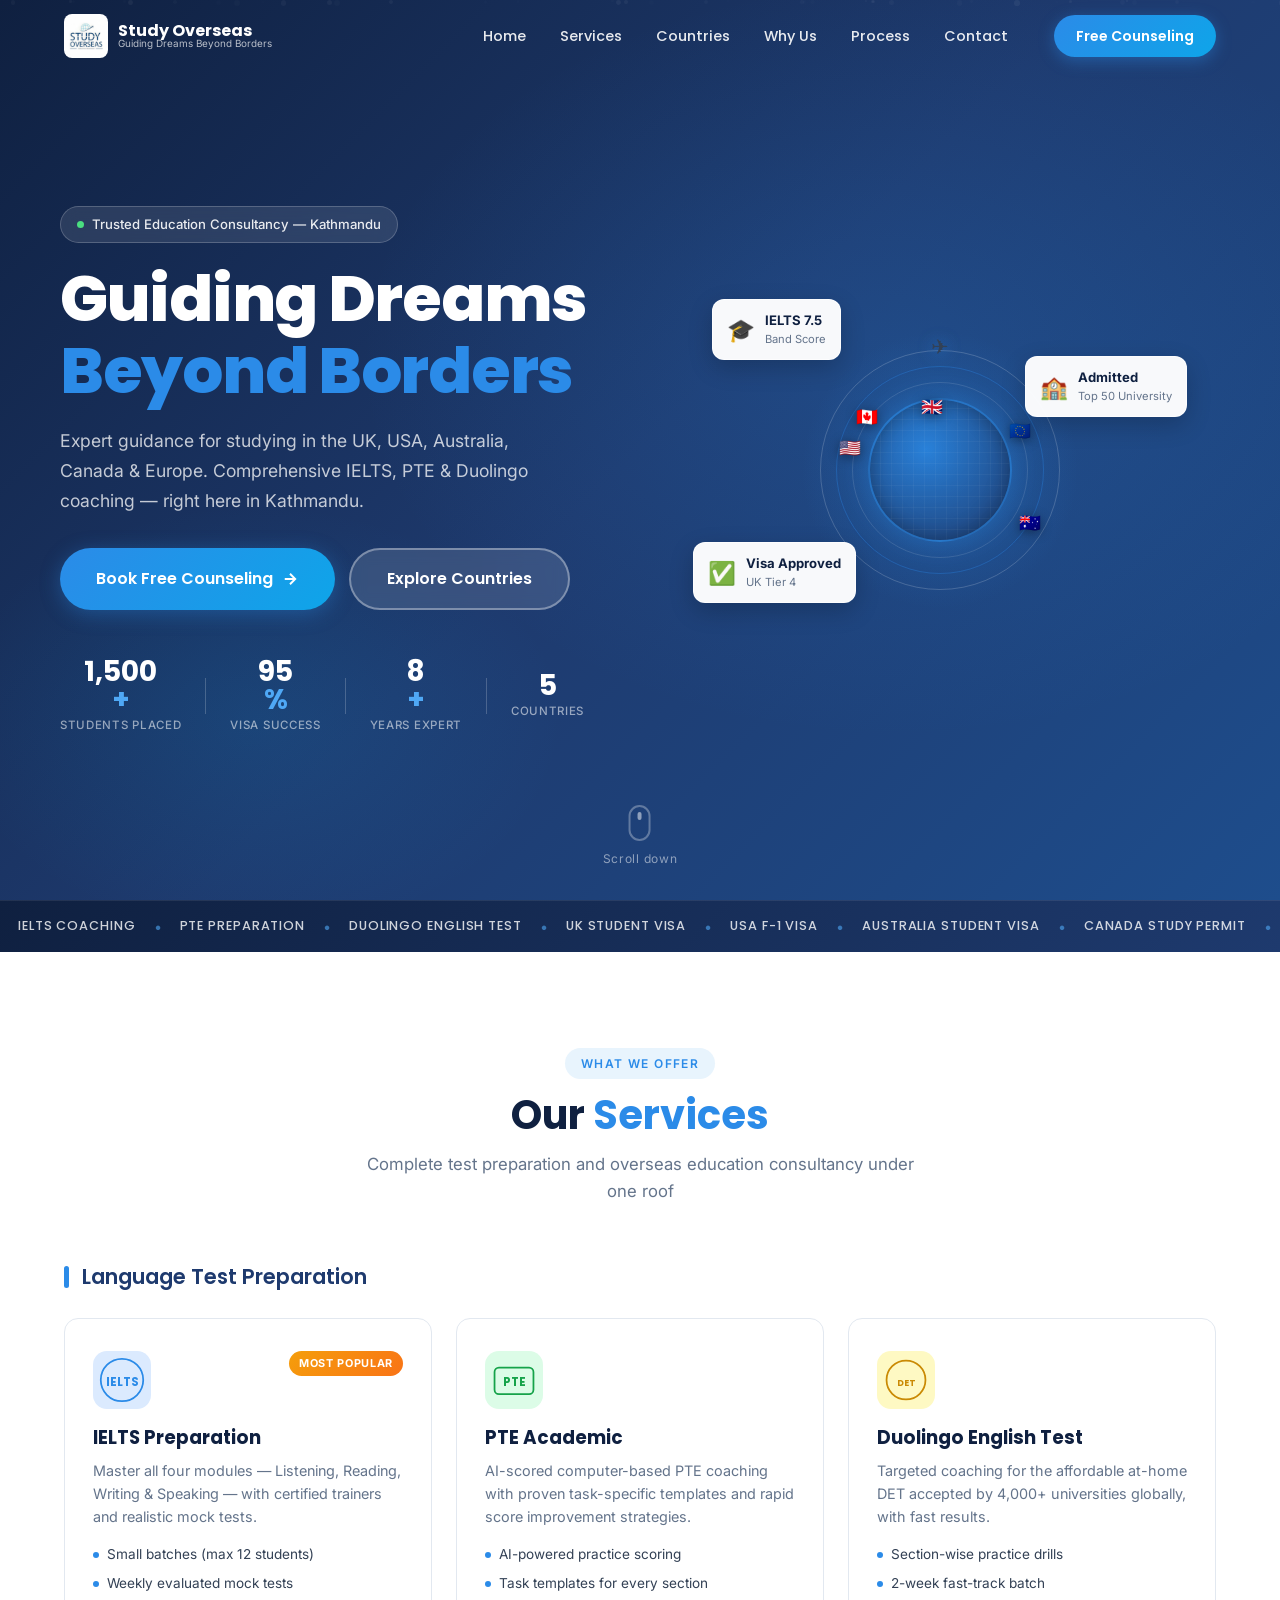
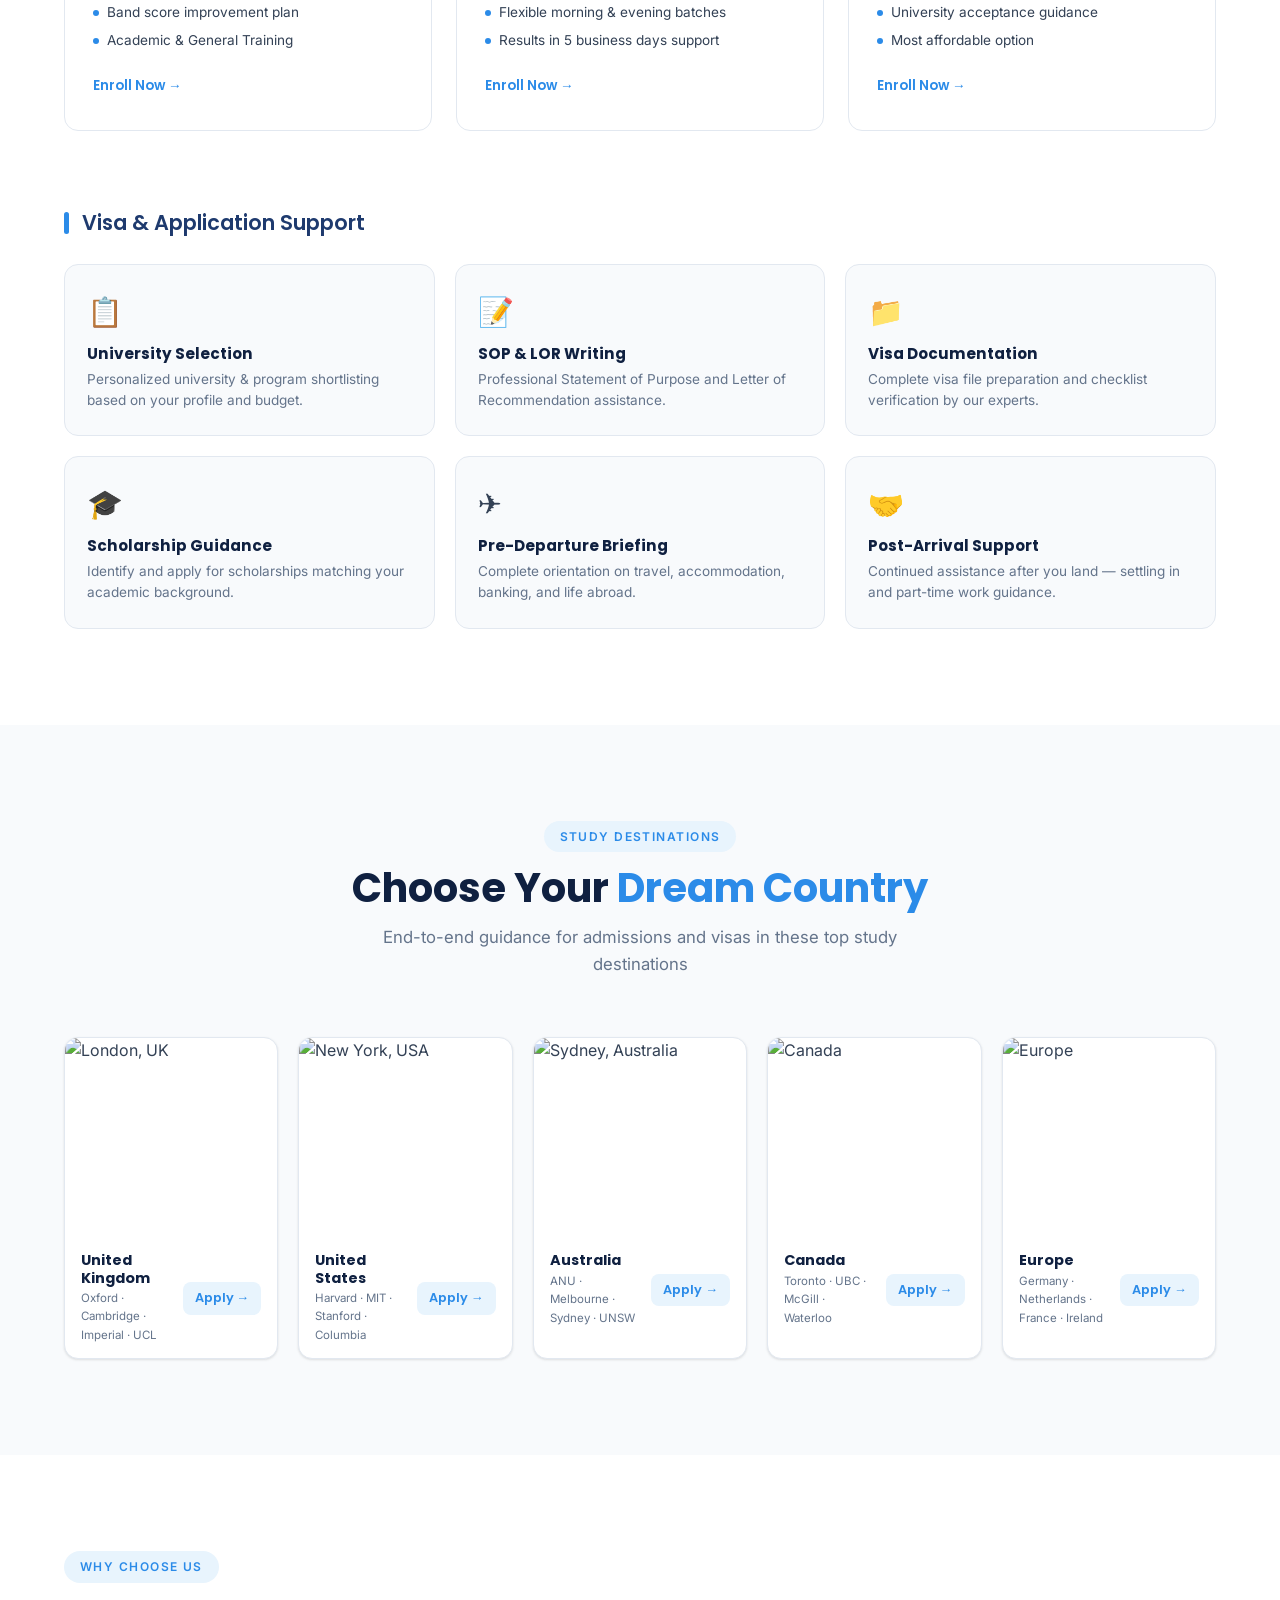
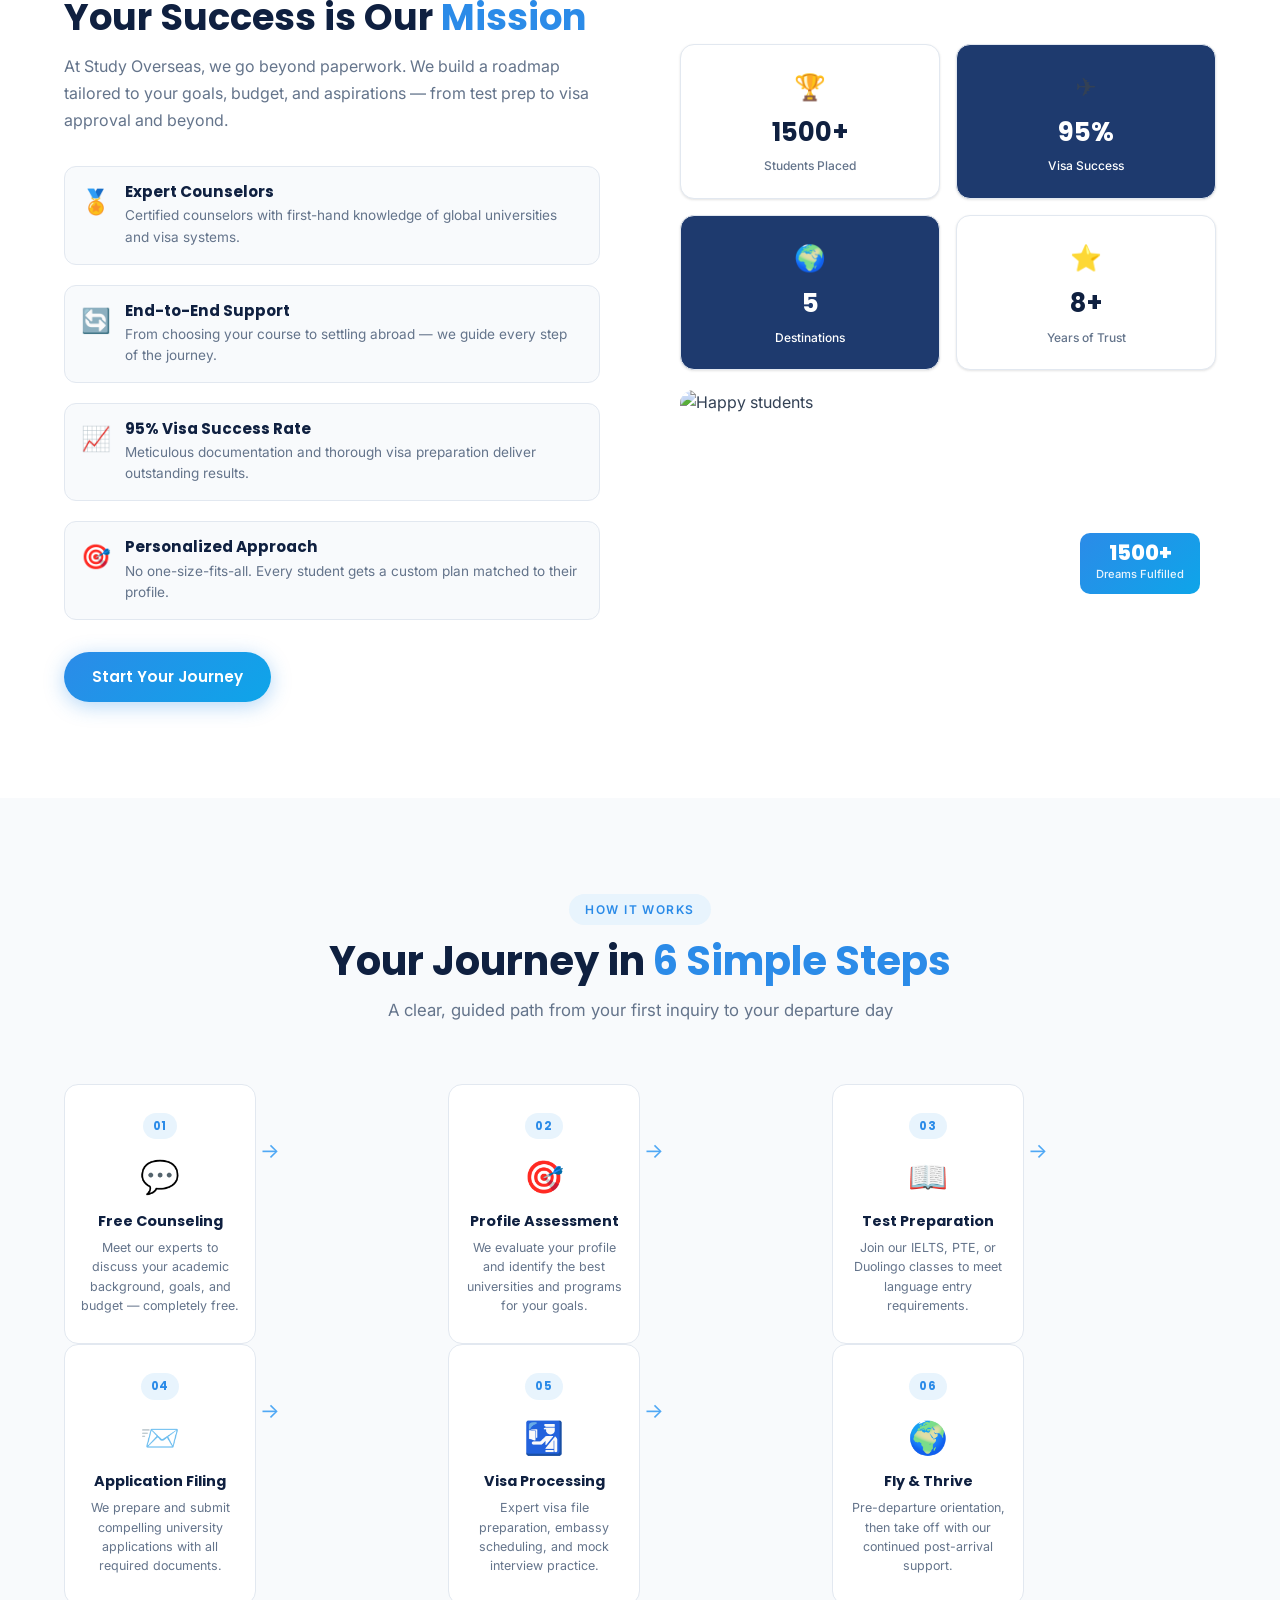
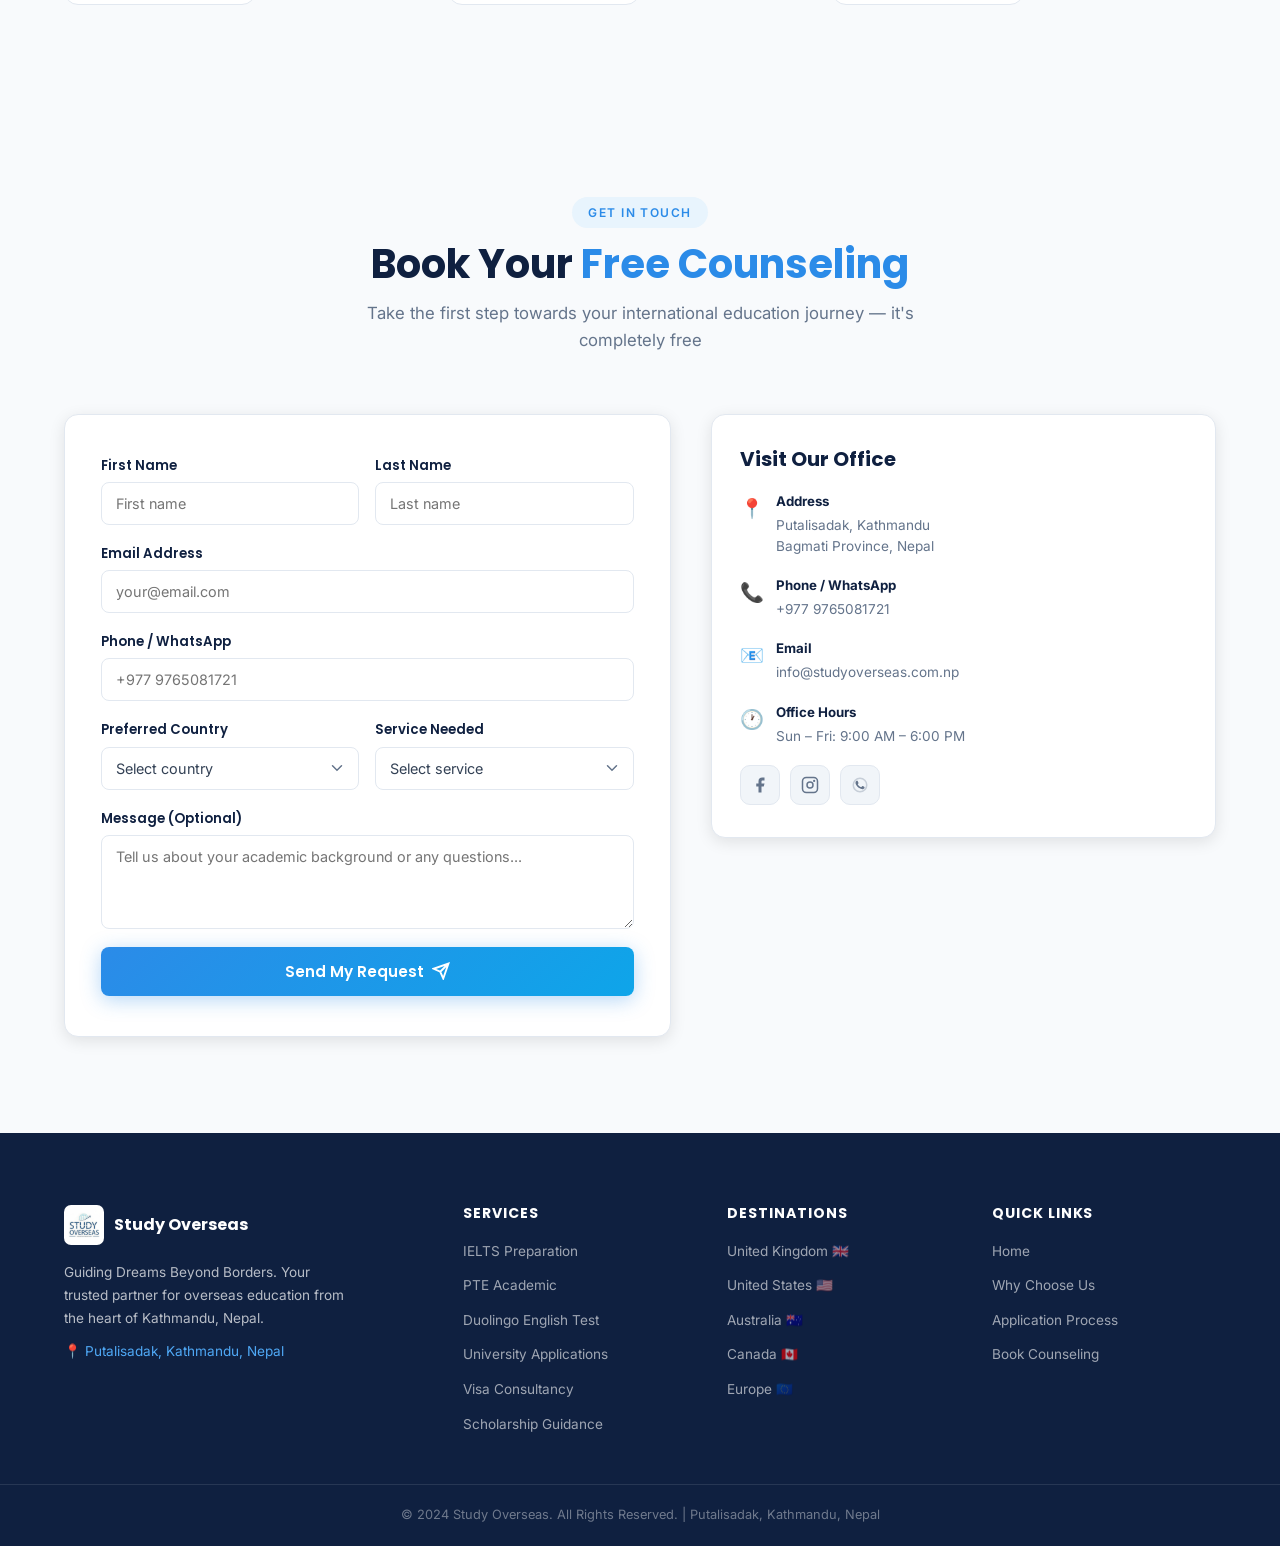
==== index.html @ ad73db32 "navbar" ====
<!doctype html>
<html lang="en">
  <head>
    <meta charset="UTF-8" />
    <link rel="icon" href="logo.jpeg" />
    <meta name="viewport" content="width=device-width, initial-scale=1.0" />
    <title>Study Overseas — Guiding Dreams Beyond Borders</title>
    <link rel="preconnect" href="https://fonts.googleapis.com" />
    <link rel="preconnect" href="https://fonts.gstatic.com" crossorigin />
    <link href="https://fonts.googleapis.com/css2?family=Poppins:wght@300;400;500;600;700;800&family=Inter:wght@300;400;500;600&display=swap" rel="stylesheet" />
    <meta name="twitter:card" content="summary_large_image">
    <style>
      *, *::before, *::after { box-sizing: border-box; margin: 0; padding: 0; }

      :root {
        --navy:      #1a3462;
        --navy-dark: #0f2040;
        --navy-mid:  #1e3a6e;
        --sky:       #2b8be8;
        --sky-light: #4fa8f5;
        --sky-pale:  #e8f4fd;
        --accent:    #0ea5e9;
        --gold:      #f59e0b;
        --success:   #10b981;
        --white:     #ffffff;
        --gray-50:   #f8fafc;
        --gray-100:  #f1f5f9;
        --gray-200:  #e2e8f0;
        --gray-300:  #cbd5e1;
        --gray-500:  #64748b;
        --gray-700:  #334155;
        --gray-900:  #0f172a;
        --radius:    14px;
        --radius-sm: 8px;
        --shadow-sm: 0 1px 3px rgba(0,0,0,.08), 0 1px 2px rgba(0,0,0,.04);
        --shadow:    0 4px 16px rgba(0,0,0,.1);
        --shadow-lg: 0 12px 40px rgba(0,0,0,.14);
        --transition: 0.28s cubic-bezier(.4,0,.2,1);
      }

      html { scroll-behavior: smooth; font-size: 16px; }

      body {
        font-family: 'Inter', 'Poppins', system-ui, sans-serif;
        color: var(--gray-700);
        background: var(--white);
        line-height: 1.6;
        overflow-x: hidden;
      }

      a { text-decoration: none; color: inherit; }
      ul { list-style: none; }
      img { max-width: 100%; display: block; }
      button { cursor: pointer; border: none; background: none; font-family: inherit; }

      .container {
        max-width: 1200px;
        margin: 0 auto;
        padding: 0 24px;
      }

      .section { padding: 96px 0; }

      /* ============================================================ TYPOGRAPHY */
      h1,h2,h3,h4,h5,h6 {
        font-family: 'Poppins', sans-serif;
        color: var(--navy-dark);
        line-height: 1.2;
      }

      .text-accent { color: var(--sky); }

      .section-tag {
        display: inline-block;
        background: var(--sky-pale);
        color: var(--sky);
        font-size: .75rem;
        font-weight: 600;
        text-transform: uppercase;
        letter-spacing: .12em;
        padding: 6px 16px;
        border-radius: 100px;
        margin-bottom: 12px;
      }

      .section-header {
        text-align: center;
        margin-bottom: 60px;
      }
      .section-header h2 {
        font-size: clamp(1.75rem, 3.5vw, 2.5rem);
        font-weight: 700;
        margin-bottom: 12px;
      }
      .section-header p {
        font-size: 1.05rem;
        color: var(--gray-500);
        max-width: 560px;
        margin: 0 auto;
      }

      .sub-title {
        font-size: 1.3rem;
        font-weight: 600;
        color: var(--navy-mid);
        margin-bottom: 28px;
        position: relative;
        padding-left: 18px;
      }
      .sub-title::before {
        content: '';
        position: absolute;
        left: 0;
        top: 50%;
        transform: translateY(-50%);
        width: 5px;
        height: 22px;
        background: var(--sky);
        border-radius: 3px;
      }

      /* ============================================================ BUTTONS */
      .btn {
        display: inline-flex;
        align-items: center;
        gap: 8px;
        padding: 13px 28px;
        border-radius: 100px;
        font-family: 'Poppins', sans-serif;
        font-weight: 600;
        font-size: .95rem;
        transition: all var(--transition);
        white-space: nowrap;
      }
      .btn svg { width: 18px; height: 18px; }
      .btn-lg { padding: 16px 36px; font-size: 1rem; }
      .btn-full { width: 100%; justify-content: center; border-radius: var(--radius-sm); }

      .btn-primary {
        background: linear-gradient(135deg, var(--sky) 0%, var(--accent) 100%);
        color: var(--white);
        box-shadow: 0 4px 20px rgba(43,139,232,.35);
      }
      .btn-primary:hover {
        transform: translateY(-2px);
        box-shadow: 0 8px 28px rgba(43,139,232,.45);
      }

      .btn-ghost {
        background: rgba(255,255,255,.12);
        color: var(--white);
        border: 2px solid rgba(255,255,255,.35);
        backdrop-filter: blur(8px);
      }
      .btn-ghost:hover {
        background: rgba(255,255,255,.22);
        border-color: rgba(255,255,255,.6);
        transform: translateY(-2px);
      }

      /* ============================================================ NAVBAR */
      .navbar {
        position: fixed;
        top: 0; left: 0; right: 0;
        z-index: 1000;
        padding: 14px 0;
        transition: all var(--transition);
      }
      .navbar.scrolled {
        background: rgba(255,255,255,.97);
        backdrop-filter: blur(20px);
        box-shadow: 0 2px 20px rgba(0,0,0,.08);
        padding: 10px 0;
      }

      .nav-container {
        max-width: 1200px;
        margin: 0 auto;
        padding: 0 24px;
        display: flex;
        align-items: center;
        gap: 32px;
      }

      .nav-logo {
        display: flex;
        align-items: center;
        gap: 10px;
        flex-shrink: 0;
      }
      .nav-logo img {
        width: 44px;
        height: 44px;
        border-radius: 8px;
        object-fit: cover;
      }
      .nav-logo-text { display: flex; flex-direction: column; line-height: 1; }
      .nav-logo-title {
        font-family: 'Poppins', sans-serif;
        font-weight: 700;
        font-size: 1rem;
        color: var(--white);
        transition: color var(--transition);
      }
      .nav-logo-sub {
        font-size: .62rem;
        color: rgba(255,255,255,.7);
        font-weight: 400;
        transition: color var(--transition);
      }
      .navbar.scrolled .nav-logo-title { color: var(--navy-dark); }
      .navbar.scrolled .nav-logo-sub { color: var(--gray-500); }

      .nav-links {
        display: flex;
        align-items: center;
        gap: 6px;
        margin-left: auto;
      }
      .nav-link {
        font-family: 'Poppins', sans-serif;
        font-size: .9rem;
        font-weight: 500;
        color: rgba(255,255,255,.9);
        padding: 7px 14px;
        border-radius: 8px;
        transition: all var(--transition);
        position: relative;
      }
      .nav-link::after {
        content: '';
        position: absolute;
        bottom: 2px; left: 50%; right: 50%;
        height: 2px;
        background: var(--sky-light);
        border-radius: 2px;
        transition: all var(--transition);
      }
      .nav-link:hover::after { left: 14px; right: 14px; }
      .navbar.scrolled .nav-link { color: var(--gray-700); }
      .navbar.scrolled .nav-link:hover { color: var(--navy-mid); background: var(--sky-pale); }

      .btn-nav-cta {
        flex-shrink: 0;
        display: inline-flex;
        align-items: center;
        padding: 10px 22px;
        background: linear-gradient(135deg, var(--sky) 0%, var(--accent) 100%);
        color: var(--white);
        border-radius: 100px;
        font-family: 'Poppins', sans-serif;
        font-size: .88rem;
        font-weight: 600;
        box-shadow: 0 4px 16px rgba(43,139,232,.4);
        transition: all var(--transition);
      }
      .btn-nav-cta:hover { transform: translateY(-2px); box-shadow: 0 6px 24px rgba(43,139,232,.5); }

      .hamburger {
        display: none;
        flex-direction: column;
        gap: 5px;
        padding: 4px;
        margin-left: auto;
      }
      .hamburger span {
        display: block;
        width: 24px;
        height: 2.5px;
        background: var(--white);
        border-radius: 2px;
        transition: all var(--transition);
      }
      .navbar.scrolled .hamburger span { background: var(--navy-dark); }
      .hamburger.active span:nth-child(1) { transform: translateY(7.5px) rotate(45deg); }
      .hamburger.active span:nth-child(2) { opacity: 0; }
      .hamburger.active span:nth-child(3) { transform: translateY(-7.5px) rotate(-45deg); }

      .mobile-menu {
        position: fixed;
        top: 0; left: 0; right: 0; bottom: 0;
        background: var(--navy-dark);
        z-index: 999;
        display: flex;
        flex-direction: column;
        align-items: center;
        justify-content: center;
        gap: 24px;
        transform: translateX(-100%);
        transition: transform 0.4s cubic-bezier(.4,0,.2,1);
      }
      .mobile-menu.open { transform: translateX(0); }
      .mobile-menu ul { display: flex; flex-direction: column; align-items: center; gap: 8px; }
      .mobile-menu a {
        font-family: 'Poppins', sans-serif;
        font-size: 1.25rem;
        font-weight: 500;
        color: rgba(255,255,255,.85);
        padding: 10px 24px;
        border-radius: 8px;
        transition: all var(--transition);
        display: block;
      }
      .mobile-menu a:hover { color: var(--white); background: rgba(255,255,255,.1); }
      .mobile-menu .btn { margin-top: 16px; }

      /* ============================================================ HERO */
      .hero {
        min-height: 100vh;
        background: linear-gradient(135deg, var(--navy-dark) 0%, var(--navy-mid) 50%, #1e4d8c 100%);
        display: grid;
        grid-template-columns: 1fr 1fr;
        align-items: center;
        gap: 40px;
        padding: 100px 60px 60px;
        position: relative;
        overflow: hidden;
      }

      .hero::before {
        content: '';
        position: absolute;
        inset: 0;
        background:
          radial-gradient(ellipse 60% 60% at 70% 40%, rgba(43,139,232,.18) 0%, transparent 70%),
          radial-gradient(ellipse 40% 40% at 20% 80%, rgba(14,165,233,.12) 0%, transparent 60%);
        pointer-events: none;
      }

      .hero-particles {
        position: absolute;
        inset: 0;
        pointer-events: none;
        overflow: hidden;
      }
      .particle {
        position: absolute;
        width: 4px; height: 4px;
        background: rgba(255,255,255,.15);
        border-radius: 50%;
        animation: floatParticle linear infinite;
      }
      @keyframes floatParticle {
        0% { transform: translateY(100vh) rotate(0deg); opacity: 0; }
        10% { opacity: 1; }
        90% { opacity: 1; }
        100% { transform: translateY(-100px) rotate(720deg); opacity: 0; }
      }

      .hero-content { position: relative; z-index: 2; }

      .hero-badge {
        display: inline-flex;
        align-items: center;
        gap: 8px;
        background: rgba(255,255,255,.1);
        border: 1px solid rgba(255,255,255,.2);
        color: rgba(255,255,255,.9);
        font-size: .82rem;
        font-weight: 500;
        padding: 7px 16px;
        border-radius: 100px;
        margin-bottom: 20px;
        backdrop-filter: blur(8px);
      }
      .badge-pulse {
        width: 7px; height: 7px;
        background: #4ade80;
        border-radius: 50%;
        box-shadow: 0 0 0 0 rgba(74,222,128,.5);
        animation: pulse 2s infinite;
      }
      @keyframes pulse {
        0%,100% { box-shadow: 0 0 0 0 rgba(74,222,128,.5); }
        50% { box-shadow: 0 0 0 6px rgba(74,222,128,0); }
      }

      .hero-title {
        font-size: clamp(2.5rem, 5vw, 4rem);
        font-weight: 800;
        color: var(--white);
        line-height: 1.12;
        margin-bottom: 20px;
        letter-spacing: -.02em;
      }

      .hero-subtitle {
        font-size: 1.1rem;
        color: rgba(255,255,255,.75);
        line-height: 1.7;
        margin-bottom: 32px;
        max-width: 500px;
      }

      .hero-actions { display: flex; gap: 14px; flex-wrap: wrap; margin-bottom: 48px; }

      .hero-stats {
        display: flex;
        align-items: center;
        gap: 0;
        flex-wrap: wrap;
        gap: 4px;
      }
      .hstat {
        display: flex;
        flex-direction: column;
        align-items: center;
        padding: 0 20px;
      }
      .hstat:first-child { padding-left: 0; }
      .hstat-num {
        font-family: 'Poppins', sans-serif;
        font-size: 1.75rem;
        font-weight: 700;
        color: var(--white);
        line-height: 1;
      }
      .hstat-suffix {
        font-family: 'Poppins', sans-serif;
        font-size: 1.75rem;
        font-weight: 700;
        color: var(--sky-light);
        line-height: 1;
      }
      .hstat-label {
        font-size: .72rem;
        color: rgba(255,255,255,.55);
        font-weight: 500;
        text-transform: uppercase;
        letter-spacing: .06em;
        margin-top: 2px;
      }
      .hstat-divider {
        width: 1px;
        height: 36px;
        background: rgba(255,255,255,.2);
      }

      /* Globe */
      .hero-visual {
        display: flex;
        justify-content: center;
        align-items: center;
        position: relative;
        z-index: 2;
      }

      .globe-scene {
        position: relative;
        width: 380px;
        height: 380px;
        display: flex;
        align-items: center;
        justify-content: center;
      }

      .globe-glow {
        position: absolute;
        width: 280px; height: 280px;
        background: radial-gradient(circle, rgba(43,139,232,.3) 0%, transparent 70%);
        border-radius: 50%;
        animation: glowPulse 3s ease-in-out infinite;
      }
      @keyframes glowPulse {
        0%,100% { transform: scale(1); opacity: .6; }
        50% { transform: scale(1.1); opacity: 1; }
      }

      .globe {
        position: relative;
        width: 240px; height: 240px;
      }

      .globe-ring {
        position: absolute;
        border-radius: 50%;
        border: 1.5px solid rgba(255,255,255,.18);
      }
      .globe-ring.r1 {
        inset: 0;
        animation: spin 20s linear infinite;
      }
      .globe-ring.r2 {
        inset: 16px;
        border-color: rgba(43,139,232,.35);
        animation: spin 15s linear infinite reverse;
      }
      .globe-ring.r3 {
        inset: 32px;
        border-color: rgba(255,255,255,.12);
        animation: spin 25s linear infinite;
      }
      @keyframes spin { from { transform: rotate(0deg); } to { transform: rotate(360deg); } }

      .globe-core {
        position: absolute;
        inset: 48px;
        background: radial-gradient(circle at 40% 35%, rgba(43,139,232,.8), var(--navy-mid));
        border-radius: 50%;
        border: 2px solid rgba(43,139,232,.5);
        box-shadow: 0 0 30px rgba(43,139,232,.4), inset 0 0 20px rgba(0,0,0,.3);
        display: flex;
        align-items: center;
        justify-content: center;
        overflow: hidden;
      }
      .globe-inner {
        width: 100%; height: 100%;
        background: repeating-linear-gradient(
          0deg, transparent, transparent 10px, rgba(255,255,255,.04) 10px, rgba(255,255,255,.04) 11px
        ),
        repeating-linear-gradient(
          90deg, transparent, transparent 10px, rgba(255,255,255,.04) 10px, rgba(255,255,255,.04) 11px
        );
        border-radius: 50%;
      }

      .orbit-path {
        position: absolute;
        inset: -20px;
        border-radius: 50%;
        animation: spinOrbit 6s linear infinite;
      }
      .orbit-plane {
        position: absolute;
        top: 0; left: 50%;
        transform: translateX(-50%);
        font-size: 1.3rem;
        filter: drop-shadow(0 2px 8px rgba(43,139,232,.8));
      }
      @keyframes spinOrbit { from { transform: rotate(0deg); } to { transform: rotate(360deg); } }

      .cdot {
        position: absolute;
        font-size: 1.1rem;
        animation: dotFloat 3s ease-in-out infinite;
        filter: drop-shadow(0 2px 6px rgba(0,0,0,.4));
      }
      .cdot-uk  { top: 18%; left: 42%; animation-delay: 0s; }
      .cdot-usa { top: 35%; left: 8%; animation-delay: .5s; }
      .cdot-aus { bottom: 22%; right: 8%; animation-delay: 1s; }
      .cdot-can { top: 22%; left: 15%; animation-delay: 1.5s; }
      .cdot-eu  { top: 28%; right: 12%; animation-delay: 2s; }
      @keyframes dotFloat {
        0%,100% { transform: translateY(0); }
        50% { transform: translateY(-6px); }
      }

      .float-card {
        position: absolute;
        background: rgba(255,255,255,.97);
        border-radius: 12px;
        padding: 10px 14px;
        display: flex;
        align-items: center;
        gap: 10px;
        box-shadow: 0 8px 24px rgba(0,0,0,.2);
        border: 1px solid rgba(255,255,255,.8);
        white-space: nowrap;
        animation: floatCard 3s ease-in-out infinite;
      }
      .float-card .fc-icon { font-size: 1.4rem; }
      .float-card strong { display: block; font-size: .82rem; font-weight: 700; color: var(--navy-dark); }
      .float-card span { display: block; font-size: .7rem; color: var(--gray-500); }

      .fc1 { top: 5%; left: -10%; animation-delay: 0s; }
      .fc2 { bottom: 15%; left: -15%; animation-delay: 1s; }
      .fc3 { top: 20%; right: -15%; animation-delay: 2s; }
      @keyframes floatCard {
        0%,100% { transform: translateY(0) rotate(-1deg); }
        50% { transform: translateY(-8px) rotate(1deg); }
      }

      .hero-scroll-hint {
        position: absolute;
        bottom: 32px; left: 50%;
        transform: translateX(-50%);
        display: flex;
        flex-direction: column;
        align-items: center;
        gap: 8px;
        color: rgba(255,255,255,.5);
        font-size: .75rem;
        letter-spacing: .06em;
        z-index: 2;
        transition: opacity var(--transition);
      }
      .hero-scroll-hint:hover { opacity: .8; }
      .scroll-wheel {
        width: 22px; height: 36px;
        border: 2px solid rgba(255,255,255,.3);
        border-radius: 11px;
        position: relative;
      }
      .scroll-wheel::after {
        content: '';
        position: absolute;
        width: 4px; height: 8px;
        background: rgba(255,255,255,.5);
        border-radius: 2px;
        top: 5px; left: 50%;
        transform: translateX(-50%);
        animation: scrollDot 1.8s ease-in-out infinite;
      }
      @keyframes scrollDot {
        0% { opacity: 1; top: 5px; }
        100% { opacity: 0; top: 20px; }
      }

      /* ============================================================ TICKER */
      .ticker-wrap {
        background: linear-gradient(135deg, var(--navy-dark) 0%, var(--navy-mid) 100%);
        overflow: hidden;
        padding: 14px 0;
        border-top: 1px solid rgba(255,255,255,.08);
      }
      .ticker-track {
        display: flex;
        align-items: center;
        gap: 0;
        white-space: nowrap;
        animation: tickerScroll 35s linear infinite;
        width: max-content;
      }
      .ticker-item {
        font-family: 'Poppins', sans-serif;
        font-size: .8rem;
        font-weight: 500;
        color: rgba(255,255,255,.8);
        padding: 0 18px;
        text-transform: uppercase;
        letter-spacing: .07em;
      }
      .ticker-sep {
        color: var(--sky-light);
        font-size: .9rem;
        opacity: .6;
      }
      @keyframes tickerScroll {
        0% { transform: translateX(0); }
        100% { transform: translateX(-50%); }
      }

      /* ============================================================ SERVICES */
      .test-cards {
        display: grid;
        grid-template-columns: repeat(3, 1fr);
        gap: 24px;
        margin-bottom: 20px;
      }

      .test-card {
        background: var(--white);
        border-radius: var(--radius);
        padding: 32px 28px;
        border: 1.5px solid var(--gray-200);
        transition: all var(--transition);
        position: relative;
        overflow: hidden;
      }
      .test-card::before {
        content: '';
        position: absolute;
        top: 0; left: 0; right: 0;
        height: 4px;
        background: linear-gradient(90deg, var(--sky), var(--accent));
        transform: scaleX(0);
        transition: transform var(--transition);
      }
      .test-card:hover {
        border-color: var(--sky-light);
        box-shadow: var(--shadow-lg);
        transform: translateY(-4px);
      }
      .test-card:hover::before { transform: scaleX(1); }

      .tc-top {
        display: flex;
        align-items: flex-start;
        justify-content: space-between;
        margin-bottom: 18px;
      }
      .tc-icon {
        width: 58px; height: 58px;
        display: flex;
        align-items: center;
        justify-content: center;
        border-radius: 14px;
      }
      .tc-icon svg { width: 46px; height: 46px; }
      .ielts-icon { background: #dbeafe; color: var(--sky); }
      .pte-icon   { background: #dcfce7; color: #16a34a; }
      .duo-icon   { background: #fef9c3; color: #ca8a04; }

      .tc-badge {
        background: linear-gradient(135deg, var(--gold), #f97316);
        color: white;
        font-size: .68rem;
        font-weight: 700;
        padding: 4px 10px;
        border-radius: 100px;
        text-transform: uppercase;
        letter-spacing: .06em;
      }

      .test-card h4 {
        font-size: 1.15rem;
        font-weight: 700;
        margin-bottom: 10px;
        color: var(--navy-dark);
      }
      .test-card p {
        font-size: .9rem;
        color: var(--gray-500);
        line-height: 1.6;
        margin-bottom: 16px;
      }

      .tc-list {
        margin-bottom: 20px;
        display: flex;
        flex-direction: column;
        gap: 7px;
      }
      .tc-list li {
        font-size: .85rem;
        color: var(--gray-700);
        display: flex;
        align-items: center;
        gap: 8px;
      }
      .tc-list li::before {
        content: '';
        width: 6px; height: 6px;
        background: var(--sky);
        border-radius: 50%;
        flex-shrink: 0;
      }

      .tc-cta {
        display: inline-flex;
        align-items: center;
        gap: 4px;
        font-family: 'Poppins', sans-serif;
        font-size: .85rem;
        font-weight: 600;
        color: var(--sky);
        transition: gap var(--transition);
      }
      .tc-cta:hover { gap: 8px; }

      /* Visa cards */
      .visa-grid {
        display: grid;
        grid-template-columns: repeat(3, 1fr);
        gap: 20px;
      }
      .visa-card {
        background: var(--gray-50);
        border: 1.5px solid var(--gray-200);
        border-radius: var(--radius);
        padding: 24px 22px;
        transition: all var(--transition);
      }
      .visa-card:hover {
        background: var(--white);
        border-color: var(--sky-light);
        box-shadow: var(--shadow);
        transform: translateY(-3px);
      }
      .vc-icon { font-size: 1.8rem; margin-bottom: 10px; }
      .visa-card h5 { font-size: .95rem; font-weight: 700; margin-bottom: 6px; color: var(--navy-dark); }
      .visa-card p { font-size: .85rem; color: var(--gray-500); line-height: 1.55; }

      /* ============================================================ COUNTRIES */
      .countries-section {
        background: var(--gray-50);
      }
      .country-grid {
        display: grid;
        grid-template-columns: repeat(5, 1fr);
        gap: 20px;
      }
      .country-card {
        border-radius: var(--radius);
        overflow: hidden;
        background: var(--white);
        box-shadow: var(--shadow-sm);
        transition: all var(--transition);
        border: 1.5px solid var(--gray-200);
      }
      .country-card:hover {
        transform: translateY(-6px);
        box-shadow: var(--shadow-lg);
      }

      .cc-image {
        position: relative;
        height: 200px;
        overflow: hidden;
      }
      .cc-image img {
        width: 100%; height: 100%;
        object-fit: cover;
        transition: transform .6s ease;
      }
      .country-card:hover .cc-image img { transform: scale(1.08); }

      .cc-overlay {
        position: absolute;
        inset: 0;
        background: linear-gradient(0deg, rgba(15,32,64,.9) 0%, rgba(15,32,64,.3) 60%, transparent 100%);
        display: flex;
        flex-direction: column;
        justify-content: flex-end;
        padding: 16px;
        opacity: 0;
        transition: opacity var(--transition);
      }
      .country-card:hover .cc-overlay { opacity: 1; }

      .cc-flag-lg { font-size: 2.2rem; margin-bottom: 6px; }
      .cc-overlay h3 { color: var(--white); font-size: .95rem; font-weight: 700; margin-bottom: 8px; display: none; }
      .cc-tags { display: flex; flex-wrap: wrap; gap: 4px; }
      .cc-tags span {
        background: rgba(255,255,255,.15);
        color: rgba(255,255,255,.9);
        font-size: .65rem;
        font-weight: 600;
        padding: 3px 8px;
        border-radius: 100px;
        backdrop-filter: blur(4px);
        border: 1px solid rgba(255,255,255,.2);
      }

      .cc-body {
        display: flex;
        align-items: center;
        padding: 14px 16px;
        gap: 10px;
      }
      .cc-flag { font-size: 1.4rem; flex-shrink: 0; }
      .cc-info { flex: 1; }
      .cc-info h4 { font-size: .9rem; font-weight: 700; color: var(--navy-dark); margin-bottom: 2px; }
      .cc-info p { font-size: .72rem; color: var(--gray-500); }
      .cc-btn {
        font-family: 'Poppins', sans-serif;
        font-size: .8rem;
        font-weight: 600;
        color: var(--sky);
        flex-shrink: 0;
        padding: 6px 12px;
        border-radius: 8px;
        background: var(--sky-pale);
        transition: all var(--transition);
      }
      .cc-btn:hover { background: var(--sky); color: var(--white); }

      /* ============================================================ WHY US */
      .why-section { background: var(--white); }
      .why-layout {
        display: grid;
        grid-template-columns: 1fr 1fr;
        gap: 80px;
        align-items: center;
      }
      .why-left h2 { font-size: clamp(1.75rem, 3vw, 2.3rem); font-weight: 700; margin-bottom: 14px; }
      .why-lead { font-size: 1rem; color: var(--gray-500); line-height: 1.7; margin-bottom: 32px; }

      .why-items { display: flex; flex-direction: column; gap: 20px; margin-bottom: 32px; }
      .why-item {
        display: flex;
        align-items: flex-start;
        gap: 14px;
        padding: 16px;
        border-radius: 12px;
        background: var(--gray-50);
        border: 1.5px solid var(--gray-200);
        transition: all var(--transition);
      }
      .why-item:hover {
        background: var(--sky-pale);
        border-color: rgba(43,139,232,.25);
        transform: translateX(4px);
      }
      .wi-icon { font-size: 1.5rem; flex-shrink: 0; }
      .wi-text h5 { font-size: .95rem; font-weight: 700; margin-bottom: 4px; color: var(--navy-dark); }
      .wi-text p { font-size: .85rem; color: var(--gray-500); line-height: 1.55; }

      .why-stats-grid {
        display: grid;
        grid-template-columns: 1fr 1fr;
        gap: 16px;
        margin-bottom: 20px;
      }
      .ws-card {
        background: var(--white);
        border: 1.5px solid var(--gray-200);
        border-radius: var(--radius);
        padding: 22px 18px;
        display: flex;
        flex-direction: column;
        align-items: center;
        text-align: center;
        gap: 4px;
        transition: all var(--transition);
        box-shadow: var(--shadow-sm);
      }
      .ws-card:hover { transform: translateY(-4px); box-shadow: var(--shadow); }
      .ws-accent { background: var(--navy-mid); }
      .ws-accent .ws-num, .ws-accent .ws-label { color: var(--white) !important; }
      .ws-accent .ws-emoji { opacity: 1; }
      .ws-emoji { font-size: 1.6rem; }
      .ws-num {
        font-family: 'Poppins', sans-serif;
        font-size: 1.6rem;
        font-weight: 700;
        color: var(--navy-dark);
      }
      .ws-label { font-size: .75rem; color: var(--gray-500); font-weight: 500; }

      .why-img {
        border-radius: var(--radius);
        overflow: hidden;
        position: relative;
      }
      .why-img img { width: 100%; height: 220px; object-fit: cover; }
      .why-img-badge {
        position: absolute;
        bottom: 16px; right: 16px;
        background: linear-gradient(135deg, var(--sky), var(--accent));
        color: var(--white);
        padding: 10px 16px;
        border-radius: 10px;
        text-align: center;
      }
      .wib-num { display: block; font-family: 'Poppins', sans-serif; font-size: 1.3rem; font-weight: 800; line-height: 1; }
      .wib-text { display: block; font-size: .7rem; font-weight: 500; opacity: .9; margin-top: 2px; }

      /* ============================================================ PROCESS */
      .process-section { background: var(--gray-50); }
      .process-steps {
        display: grid;
        grid-template-columns: repeat(6, 1fr);
        align-items: start;
        gap: 0;
      }
      .ps-step {
        display: flex;
        flex-direction: column;
        align-items: center;
        text-align: center;
        padding: 28px 16px;
        background: var(--white);
        border-radius: var(--radius);
        border: 1.5px solid var(--gray-200);
        transition: all var(--transition);
        position: relative;
        z-index: 1;
      }
      .ps-step:hover {
        border-color: var(--sky-light);
        box-shadow: var(--shadow);
        transform: translateY(-4px);
        z-index: 2;
      }
      .ps-num {
        font-family: 'Poppins', sans-serif;
        font-size: .72rem;
        font-weight: 700;
        color: var(--sky);
        background: var(--sky-pale);
        padding: 4px 10px;
        border-radius: 100px;
        margin-bottom: 12px;
        letter-spacing: .06em;
      }
      .ps-icon { font-size: 2rem; margin-bottom: 10px; }
      .ps-step h5 { font-size: .9rem; font-weight: 700; margin-bottom: 8px; color: var(--navy-dark); }
      .ps-step p { font-size: .78rem; color: var(--gray-500); line-height: 1.55; }

      .ps-arrow {
        display: flex;
        align-items: center;
        justify-content: center;
        font-size: 1.3rem;
        color: var(--sky-light);
        padding-top: 50px;
        flex-shrink: 0;
        width: 28px;
      }

      /* ============================================================ TESTIMONIALS */
      .testimonials-section { background: var(--white); }
      .tslider-wrap {
        overflow: hidden;
        border-radius: var(--radius);
        margin-bottom: 24px;
      }
      .tslider {
        display: flex;
        gap: 24px;
        transition: transform .5s cubic-bezier(.4,0,.2,1);
      }
      .tcard {
        min-width: calc(33.333% - 16px);
        background: var(--gray-50);
        border: 1.5px solid var(--gray-200);
        border-radius: var(--radius);
        padding: 30px 26px;
        flex-shrink: 0;
        transition: all var(--transition);
      }
      .tcard:hover {
        border-color: var(--sky-light);
        box-shadow: var(--shadow);
        transform: translateY(-3px);
      }
      .tcard-stars { color: var(--gold); font-size: 1.1rem; margin-bottom: 12px; letter-spacing: 2px; }
      .tcard > p {
        font-size: .9rem;
        color: var(--gray-700);
        line-height: 1.7;
        font-style: italic;
        margin-bottom: 20px;
      }
      .tcard-author { display: flex; align-items: center; gap: 12px; }
      .tcard-av {
        width: 42px; height: 42px;
        background: linear-gradient(135deg, var(--sky), var(--accent));
        border-radius: 50%;
        display: flex;
        align-items: center;
        justify-content: center;
        font-family: 'Poppins', sans-serif;
        font-size: .8rem;
        font-weight: 700;
        color: var(--white);
        flex-shrink: 0;
      }
      .tcard-author strong { display: block; font-size: .9rem; font-weight: 700; color: var(--navy-dark); }
      .tcard-author span { display: block; font-size: .75rem; color: var(--gray-500); margin-top: 2px; }

      .tslider-controls {
        display: flex;
        align-items: center;
        justify-content: center;
        gap: 16px;
      }
      .tctrl-btn {
        width: 42px; height: 42px;
        border-radius: 50%;
        background: var(--white);
        border: 2px solid var(--gray-200);
        display: flex;
        align-items: center;
        justify-content: center;
        font-size: 1.1rem;
        color: var(--navy-dark);
        transition: all var(--transition);
      }
      .tctrl-btn:hover {
        background: var(--sky);
        border-color: var(--sky);
        color: var(--white);
        transform: scale(1.08);
      }
      .tctrl-dots { display: flex; gap: 6px; align-items: center; }
      .tdot {
        width: 8px; height: 8px;
        border-radius: 50%;
        background: var(--gray-300);
        transition: all var(--transition);
      }
      .tdot.active {
        background: var(--sky);
        width: 22px;
        border-radius: 4px;
      }

      /* ============================================================ CONTACT */
      .contact-section { background: var(--gray-50); }
      .contact-layout {
        display: grid;
        grid-template-columns: 1.2fr 1fr;
        gap: 40px;
        align-items: start;
      }

      .contact-form-wrap {
        background: var(--white);
        border-radius: var(--radius);
        padding: 40px 36px;
        border: 1.5px solid var(--gray-200);
        box-shadow: var(--shadow);
      }

      form { display: flex; flex-direction: column; gap: 18px; }
      .cf-row { display: grid; grid-template-columns: 1fr 1fr; gap: 16px; }
      .cf-group { display: flex; flex-direction: column; gap: 6px; }
      .cf-group label {
        font-size: .83rem;
        font-weight: 600;
        color: var(--navy-dark);
        font-family: 'Poppins', sans-serif;
      }
      .cf-group input,
      .cf-group select,
      .cf-group textarea {
        padding: 12px 14px;
        border: 1.5px solid var(--gray-200);
        border-radius: var(--radius-sm);
        font-family: 'Inter', sans-serif;
        font-size: .9rem;
        color: var(--gray-700);
        background: var(--white);
        transition: border-color var(--transition);
        outline: none;
        width: 100%;
      }
      .cf-group input:focus,
      .cf-group select:focus,
      .cf-group textarea:focus {
        border-color: var(--sky);
        box-shadow: 0 0 0 3px rgba(43,139,232,.12);
      }
      .cf-group textarea { resize: vertical; }
      .cf-group select { appearance: none; background-image: url("data:image/svg+xml,%3Csvg viewBox='0 0 24 24' fill='none' xmlns='http://www.w3.org/2000/svg'%3E%3Cpath d='M6 9l6 6 6-6' stroke='%2364748b' stroke-width='2' stroke-linecap='round'/%3E%3C/svg%3E"); background-repeat: no-repeat; background-position: right 12px center; background-size: 18px; }

      .cf-success {
        display: none;
        background: #d1fae5;
        color: #065f46;
        padding: 14px 16px;
        border-radius: var(--radius-sm);
        font-size: .9rem;
        font-weight: 500;
        border: 1px solid #6ee7b7;
      }
      .cf-success.show { display: block; }

      .contact-info { display: flex; flex-direction: column; gap: 20px; }
      .ci-card {
        background: var(--white);
        border-radius: var(--radius);
        padding: 32px 28px;
        border: 1.5px solid var(--gray-200);
        box-shadow: var(--shadow);
      }
      .ci-card h3 { font-size: 1.25rem; font-weight: 700; margin-bottom: 20px; color: var(--navy-dark); }
      .ci-item { display: flex; align-items: flex-start; gap: 12px; margin-bottom: 18px; }
      .ci-icon { font-size: 1.2rem; flex-shrink: 0; margin-top: 2px; }
      .ci-item strong { display: block; font-size: .83rem; font-weight: 700; color: var(--navy-dark); margin-bottom: 3px; }
      .ci-item p { font-size: .85rem; color: var(--gray-500); line-height: 1.55; }

      .ci-map {
        background: var(--gray-50);
        border: 1.5px solid var(--gray-200);
        border-radius: var(--radius-sm);
        padding: 28px;
        text-align: center;
        margin-top: 20px;
        margin-bottom: 20px;
      }
      .ci-map-inner { display: flex; flex-direction: column; align-items: center; gap: 12px; }
      .map-pulse-dot { position: relative; display: inline-block; }
      .mpd-core { font-size: 2.5rem; position: relative; z-index: 2; }
      .mpd-ring {
        position: absolute;
        border-radius: 50%;
        border: 2px solid var(--sky);
        top: 50%; left: 50%;
        transform: translate(-50%, -50%) scale(0);
        opacity: 0;
        animation: mapRipple 2.4s ease-out infinite;
      }
      .mpd-ring.r1 { width: 50px; height: 50px; animation-delay: 0s; }
      .mpd-ring.r2 { width: 75px; height: 75px; animation-delay: .6s; }
      .mpd-ring.r3 { width: 100px; height: 100px; animation-delay: 1.2s; }
      @keyframes mapRipple {
        0% { transform: translate(-50%,-50%) scale(0); opacity: 1; }
        100% { transform: translate(-50%,-50%) scale(1); opacity: 0; }
      }
      .ci-map p { font-size: .85rem; font-weight: 600; color: var(--navy-mid); }

      .ci-socials { display: flex; gap: 10px; flex-wrap: wrap; }
      .social-link {
        width: 40px; height: 40px;
        border-radius: 10px;
        background: var(--gray-100);
        display: flex;
        align-items: center;
        justify-content: center;
        color: var(--gray-500);
        transition: all var(--transition);
        border: 1.5px solid var(--gray-200);
      }
      .social-link svg { width: 18px; height: 18px; }
      .social-link:hover {
        background: var(--sky);
        border-color: var(--sky);
        color: var(--white);
        transform: translateY(-3px);
        box-shadow: 0 6px 16px rgba(43,139,232,.4);
      }

      /* ============================================================ FOOTER */
      .footer { background: var(--navy-dark); color: rgba(255,255,255,.7); }
      .footer-main { padding: 72px 0 48px; }
      .footer-grid {
        display: grid;
        grid-template-columns: 1.6fr 1fr 1fr 1fr;
        gap: 40px;
      }
      .footer-brand { }
      .footer-logo {
        display: flex;
        align-items: center;
        gap: 10px;
        margin-bottom: 16px;
      }
      .footer-logo img { width: 40px; height: 40px; border-radius: 7px; object-fit: cover; }
      .footer-logo span {
        font-family: 'Poppins', sans-serif;
        font-size: 1rem;
        font-weight: 700;
        color: var(--white);
      }
      .footer-brand p { font-size: .85rem; line-height: 1.7; max-width: 280px; margin-bottom: 10px; }
      .footer-loc { font-size: .82rem; color: var(--sky-light) !important; }
      .footer-col h5 {
        font-family: 'Poppins', sans-serif;
        font-size: .88rem;
        font-weight: 700;
        color: var(--white);
        margin-bottom: 16px;
        text-transform: uppercase;
        letter-spacing: .07em;
      }
      .footer-col ul { display: flex; flex-direction: column; gap: 9px; }
      .footer-col a {
        font-size: .85rem;
        color: rgba(255,255,255,.6);
        transition: color var(--transition);
      }
      .footer-col a:hover { color: var(--sky-light); }
      .footer-bottom {
        border-top: 1px solid rgba(255,255,255,.1);
        padding: 20px 0;
        text-align: center;
      }
      .footer-bottom p { font-size: .8rem; color: rgba(255,255,255,.4); }

      /* ============================================================ BACK TO TOP */
      .back-top {
        position: fixed;
        bottom: 32px; right: 32px;
        width: 46px; height: 46px;
        background: linear-gradient(135deg, var(--sky), var(--accent));
        border-radius: 50%;
        display: flex;
        align-items: center;
        justify-content: center;
        color: var(--white);
        box-shadow: 0 4px 16px rgba(43,139,232,.4);
        transform: translateY(80px);
        opacity: 0;
        transition: all var(--transition);
        z-index: 500;
      }
      .back-top svg { width: 20px; height: 20px; }
      .back-top.show { transform: translateY(0); opacity: 1; }
      .back-top:hover { transform: translateY(-3px); box-shadow: 0 8px 24px rgba(43,139,232,.5); }

      /* ============================================================ ANIMATIONS */
      .reveal-up {
        opacity: 0;
        transform: translateY(32px);
        transition: opacity .6s ease, transform .6s ease;
        transition-delay: var(--d, 0s);
      }
      .reveal-up.in-view { opacity: 1; transform: translateY(0); }

      /* ============================================================ RESPONSIVE */
      @media (max-width: 1100px) {
        .hero { grid-template-columns: 1fr; padding: 120px 32px 60px; text-align: center; }
        .hero-visual { order: -1; }
        .hero-actions { justify-content: center; }
        .hero-stats { justify-content: center; }
        .hero-subtitle { margin: 0 auto 32px; }
        .fc1, .fc2, .fc3 { display: none; }
        .country-grid { grid-template-columns: repeat(3, 1fr); }
        .process-steps { grid-template-columns: repeat(3, 1fr); gap: 16px; }
        .ps-arrow { display: none; }
        .footer-grid { grid-template-columns: 1fr 1fr; gap: 32px; }
        .why-layout { grid-template-columns: 1fr; gap: 48px; }
      }

      @media (max-width: 768px) {
        .section { padding: 64px 0; }
        .nav-links, .btn-nav-cta { display: none; }
        .hamburger { display: flex; }
        .hero { padding: 100px 20px 48px; }
        .hero-title { font-size: 2.2rem; }
        .globe-scene { width: 260px; height: 260px; }
        .globe { width: 180px; height: 180px; }
        .test-cards { grid-template-columns: 1fr; }
        .visa-grid { grid-template-columns: 1fr 1fr; }
        .country-grid { grid-template-columns: 1fr 1fr; }
        .contact-layout { grid-template-columns: 1fr; }
        .tcard { min-width: calc(100% - 0px); }
        .cf-row { grid-template-columns: 1fr; }
        .hstat-divider { display: none; }
        .hero-stats { gap: 16px; }
        .hstat { padding: 0 8px; }
      }

      @media (max-width: 480px) {
        .hero-title { font-size: 1.9rem; }
        .hero-actions { flex-direction: column; align-items: center; }
        .country-grid { grid-template-columns: 1fr; }
        .visa-grid { grid-template-columns: 1fr; }
        .process-steps { grid-template-columns: 1fr 1fr; }
        .footer-grid { grid-template-columns: 1fr; }
        .contact-form-wrap { padding: 24px 18px; }
        .ci-card { padding: 22px 18px; }
        .why-stats-grid { grid-template-columns: 1fr 1fr; }
      }

    </style>
</head>
  <body>

    <!-- NAVBAR -->
    <nav class="navbar" id="navbar">
      <div class="nav-container">
        <a href="#home" class="nav-logo">
          <img src="/logo.jpeg" alt="Study Overseas" />
          <div class="nav-logo-text">
            <span class="nav-logo-title">Study Overseas</span>
            <span class="nav-logo-sub">Guiding Dreams Beyond Borders</span>
          </div>
        </a>
        <ul class="nav-links" id="navLinks">
          <li><a href="#home" class="nav-link">Home</a></li>
          <li><a href="#services" class="nav-link">Services</a></li>
          <li><a href="#countries" class="nav-link">Countries</a></li>
          <li><a href="#why-us" class="nav-link">Why Us</a></li>
          <li><a href="#process" class="nav-link">Process</a></li>
          <li><a href="#contact" class="nav-link">Contact</a></li>
        </ul>
        <a href="#contact" class="btn-nav-cta">Free Counseling</a>
        <button class="hamburger" id="hamburger" aria-label="Menu">
          <span></span><span></span><span></span>
        </button>
      </div>
    </nav>

    <!-- MOBILE MENU -->
    <div class="mobile-menu" id="mobileMenu">
      <ul>
        <li><a href="#home">Home</a></li>
        <li><a href="#services">Services</a></li>
        <li><a href="#countries">Countries</a></li>
        <li><a href="#why-us">Why Us</a></li>
        <li><a href="#process">Process</a></li>
        <li><a href="#contact">Contact</a></li>
      </ul>
      <a href="#contact" class="btn btn-primary">Free Counseling</a>
    </div>

    <!-- HERO -->
    <section class="hero" id="home">
      <div class="hero-particles" id="heroParticles"></div>
      <div class="hero-content">
        <div class="hero-badge reveal-up">
          <span class="badge-pulse"></span>
          Trusted Education Consultancy — Kathmandu
        </div>
        <h1 class="hero-title reveal-up" style="animation-delay:0.1s">
          Guiding Dreams<br /><span class="text-accent">Beyond Borders</span>
        </h1>
        <p class="hero-subtitle reveal-up" style="animation-delay:0.2s">
          Expert guidance for studying in the UK, USA, Australia, Canada &amp; Europe.
          Comprehensive IELTS, PTE &amp; Duolingo coaching — right here in Kathmandu.
        </p>
        <div class="hero-actions reveal-up" style="animation-delay:0.3s">
          <a href="#contact" class="btn btn-primary btn-lg">
            Book Free Counseling
            <svg viewBox="0 0 24 24" fill="none" stroke="currentColor" stroke-width="2.5"><path d="M5 12h14M12 5l7 7-7 7"/></svg>
          </a>
          <a href="#countries" class="btn btn-ghost btn-lg">Explore Countries</a>
        </div>
        <div class="hero-stats reveal-up" style="animation-delay:0.4s">
          <div class="hstat">
            <span class="hstat-num" data-target="1500">0</span><span class="hstat-suffix">+</span>
            <span class="hstat-label">Students Placed</span>
          </div>
          <div class="hstat-divider"></div>
          <div class="hstat">
            <span class="hstat-num" data-target="95">0</span><span class="hstat-suffix">%</span>
            <span class="hstat-label">Visa Success</span>
          </div>
          <div class="hstat-divider"></div>
          <div class="hstat">
            <span class="hstat-num" data-target="8">0</span><span class="hstat-suffix">+</span>
            <span class="hstat-label">Years Expert</span>
          </div>
          <div class="hstat-divider"></div>
          <div class="hstat">
            <span class="hstat-num" data-target="5">0</span><span class="hstat-suffix"></span>
            <span class="hstat-label">Countries</span>
          </div>
        </div>
      </div>
      <div class="hero-visual reveal-up" style="animation-delay:0.2s">
        <div class="globe-scene">
          <div class="globe-glow"></div>
          <div class="globe">
            <div class="globe-ring r1"></div>
            <div class="globe-ring r2"></div>
            <div class="globe-ring r3"></div>
            <div class="globe-core">
              <div class="globe-inner"></div>
            </div>
            <div class="orbit-path">
              <div class="orbit-plane">✈</div>
            </div>
            <div class="cdot cdot-uk" title="UK">🇬🇧</div>
            <div class="cdot cdot-usa" title="USA">🇺🇸</div>
            <div class="cdot cdot-aus" title="AUS">🇦🇺</div>
            <div class="cdot cdot-can" title="CAN">🇨🇦</div>
            <div class="cdot cdot-eu" title="EU">🇪🇺</div>
          </div>
          <div class="float-card fc1">
            <span class="fc-icon">🎓</span>
            <div>
              <strong>IELTS 7.5</strong>
              <span>Band Score</span>
            </div>
          </div>
          <div class="float-card fc2">
            <span class="fc-icon">✅</span>
            <div>
              <strong>Visa Approved</strong>
              <span>UK Tier 4</span>
            </div>
          </div>
          <div class="float-card fc3">
            <span class="fc-icon">🏫</span>
            <div>
              <strong>Admitted</strong>
              <span>Top 50 University</span>
            </div>
          </div>
        </div>
      </div>
      <a href="#services" class="hero-scroll-hint">
        <div class="scroll-wheel"></div>
        <span>Scroll down</span>
      </a>
    </section>

    <!-- TICKER -->
    <div class="ticker-wrap">
      <div class="ticker-track">
        <div class="ticker-item">IELTS Coaching</div>
        <div class="ticker-sep">•</div>
        <div class="ticker-item">PTE Preparation</div>
        <div class="ticker-sep">•</div>
        <div class="ticker-item">Duolingo English Test</div>
        <div class="ticker-sep">•</div>
        <div class="ticker-item">UK Student Visa</div>
        <div class="ticker-sep">•</div>
        <div class="ticker-item">USA F-1 Visa</div>
        <div class="ticker-sep">•</div>
        <div class="ticker-item">Australia Student Visa</div>
        <div class="ticker-sep">•</div>
        <div class="ticker-item">Canada Study Permit</div>
        <div class="ticker-sep">•</div>
        <div class="ticker-item">Europe Schengen Visa</div>
        <div class="ticker-sep">•</div>
        <div class="ticker-item">Scholarship Guidance</div>
        <div class="ticker-sep">•</div>
        <div class="ticker-item">Free Counseling</div>
        <div class="ticker-sep">•</div>
        <!-- duplicate for seamless loop -->
        <div class="ticker-item">IELTS Coaching</div>
        <div class="ticker-sep">•</div>
        <div class="ticker-item">PTE Preparation</div>
        <div class="ticker-sep">•</div>
        <div class="ticker-item">Duolingo English Test</div>
        <div class="ticker-sep">•</div>
        <div class="ticker-item">UK Student Visa</div>
        <div class="ticker-sep">•</div>
        <div class="ticker-item">USA F-1 Visa</div>
        <div class="ticker-sep">•</div>
        <div class="ticker-item">Australia Student Visa</div>
        <div class="ticker-sep">•</div>
        <div class="ticker-item">Canada Study Permit</div>
        <div class="ticker-sep">•</div>
        <div class="ticker-item">Europe Schengen Visa</div>
        <div class="ticker-sep">•</div>
      </div>
    </div>

    <!-- SERVICES -->
    <section class="section" id="services">
      <div class="container">
        <div class="section-header">
          <span class="section-tag reveal-up">What We Offer</span>
          <h2 class="reveal-up">Our <span class="text-accent">Services</span></h2>
          <p class="reveal-up">Complete test preparation and overseas education consultancy under one roof</p>
        </div>

        <h3 class="sub-title reveal-up">Language Test Preparation</h3>
        <div class="test-cards">
          <div class="test-card reveal-up" style="--d:0s">
            <div class="tc-top">
              <div class="tc-icon ielts-icon">
                <svg viewBox="0 0 52 52" fill="none"><circle cx="26" cy="26" r="24" stroke="currentColor" stroke-width="2"/><text x="50%" y="57%" dominant-baseline="middle" text-anchor="middle" font-size="13" font-weight="700" fill="currentColor" font-family="Poppins,sans-serif">IELTS</text></svg>
              </div>
              <div class="tc-badge">Most Popular</div>
            </div>
            <h4>IELTS Preparation</h4>
            <p>Master all four modules — Listening, Reading, Writing &amp; Speaking — with certified trainers and realistic mock tests.</p>
            <ul class="tc-list">
              <li>Small batches (max 12 students)</li>
              <li>Weekly evaluated mock tests</li>
              <li>Band score improvement plan</li>
              <li>Academic &amp; General Training</li>
            </ul>
            <a href="#contact" class="tc-cta">Enroll Now →</a>
          </div>

          <div class="test-card reveal-up" style="--d:0.1s">
            <div class="tc-top">
              <div class="tc-icon pte-icon">
                <svg viewBox="0 0 52 52" fill="none"><rect x="4" y="12" width="44" height="30" rx="5" stroke="currentColor" stroke-width="2"/><text x="50%" y="57%" dominant-baseline="middle" text-anchor="middle" font-size="13" font-weight="700" fill="currentColor" font-family="Poppins,sans-serif">PTE</text></svg>
              </div>
            </div>
            <h4>PTE Academic</h4>
            <p>AI-scored computer-based PTE coaching with proven task-specific templates and rapid score improvement strategies.</p>
            <ul class="tc-list">
              <li>AI-powered practice scoring</li>
              <li>Task templates for every section</li>
              <li>Flexible morning &amp; evening batches</li>
              <li>Results in 5 business days support</li>
            </ul>
            <a href="#contact" class="tc-cta">Enroll Now →</a>
          </div>

          <div class="test-card reveal-up" style="--d:0.2s">
            <div class="tc-top">
              <div class="tc-icon duo-icon">
                <svg viewBox="0 0 52 52" fill="none"><path d="M26 4C13.85 4 4 13.85 4 26s9.85 22 22 22 22-9.85 22-22S38.15 4 26 4z" stroke="currentColor" stroke-width="2"/><text x="50%" y="57%" dominant-baseline="middle" text-anchor="middle" font-size="10" font-weight="700" fill="currentColor" font-family="Poppins,sans-serif">DET</text></svg>
              </div>
            </div>
            <h4>Duolingo English Test</h4>
            <p>Targeted coaching for the affordable at-home DET accepted by 4,000+ universities globally, with fast results.</p>
            <ul class="tc-list">
              <li>Section-wise practice drills</li>
              <li>2-week fast-track batch</li>
              <li>University acceptance guidance</li>
              <li>Most affordable option</li>
            </ul>
            <a href="#contact" class="tc-cta">Enroll Now →</a>
          </div>
        </div>

        <h3 class="sub-title reveal-up" style="margin-top:5rem">Visa &amp; Application Support</h3>
        <div class="visa-grid">
          <div class="visa-card reveal-up" style="--d:0s"><div class="vc-icon">📋</div><h5>University Selection</h5><p>Personalized university &amp; program shortlisting based on your profile and budget.</p></div>
          <div class="visa-card reveal-up" style="--d:0.07s"><div class="vc-icon">📝</div><h5>SOP &amp; LOR Writing</h5><p>Professional Statement of Purpose and Letter of Recommendation assistance.</p></div>
          <div class="visa-card reveal-up" style="--d:0.14s"><div class="vc-icon">📁</div><h5>Visa Documentation</h5><p>Complete visa file preparation and checklist verification by our experts.</p></div>
          <div class="visa-card reveal-up" style="--d:0.21s"><div class="vc-icon">🎓</div><h5>Scholarship Guidance</h5><p>Identify and apply for scholarships matching your academic background.</p></div>
          <div class="visa-card reveal-up" style="--d:0.28s"><div class="vc-icon">✈️</div><h5>Pre-Departure Briefing</h5><p>Complete orientation on travel, accommodation, banking, and life abroad.</p></div>
          <div class="visa-card reveal-up" style="--d:0.35s"><div class="vc-icon">🤝</div><h5>Post-Arrival Support</h5><p>Continued assistance after you land — settling in and part-time work guidance.</p></div>
        </div>
      </div>
    </section>

    <!-- COUNTRIES -->
    <section class="section countries-section" id="countries">
      <div class="container">
        <div class="section-header">
          <span class="section-tag reveal-up">Study Destinations</span>
          <h2 class="reveal-up">Choose Your <span class="text-accent">Dream Country</span></h2>
          <p class="reveal-up">End-to-end guidance for admissions and visas in these top study destinations</p>
        </div>
        <div class="country-grid">

          <div class="country-card reveal-up" style="--d:0s">
            <div class="cc-image">
              <img src="https://images.pexels.com/photos/460672/pexels-photo-460672.jpeg?auto=compress&cs=tinysrgb&w=700" alt="London, UK" loading="lazy" />
              <div class="cc-overlay">
                <!-- <span class="cc-flag-lg">🇬🇧</span> -->
                <div class="cc-tags">
                  <span>2-yr Post-Study Visa</span>
                  <span>20 hrs/week work</span>
                  <span>QS Top 100</span>
                </div>
              </div>
            </div>
            <div class="cc-body">
              <!-- <div class="cc-flag">🇬🇧</div> -->
              <div class="cc-info">
                <h4>United Kingdom</h4>
                <p>Oxford · Cambridge · Imperial · UCL</p>
              </div>
              <a href="#contact" class="cc-btn">Apply →</a>
            </div>
          </div>

          <div class="country-card reveal-up" style="--d:0.1s">
            <div class="cc-image">
              <img src="https://images.pexels.com/photos/290386/pexels-photo-290386.jpeg?auto=compress&cs=tinysrgb&w=700" alt="New York, USA" loading="lazy" />
              <div class="cc-overlay">
                <!-- <span class="cc-flag-lg">🇺🇸</span> -->
                <div class="cc-tags">
                  <span>F-1 Student Visa</span>
                  <span>OPT / CPT</span>
                  <span>Ivy League</span>
                </div>
              </div>
            </div>
            <div class="cc-body">
              <!-- <div class="cc-flag">🇺🇸</div> -->
              <div class="cc-info">
                <h4>United States</h4>
                <p>Harvard · MIT · Stanford · Columbia</p>
              </div>
              <a href="#contact" class="cc-btn">Apply →</a>
            </div>
          </div>

          <div class="country-card reveal-up" style="--d:0.2s">
            <div class="cc-image">
              <img src="https://images.pexels.com/photos/995764/pexels-photo-995764.jpeg?auto=compress&cs=tinysrgb&w=700" alt="Sydney, Australia" loading="lazy" />
              <div class="cc-overlay">
                <!-- <span class="cc-flag-lg">🇦🇺</span> -->
                <div class="cc-tags">
                  <span>Subclass 500 Visa</span>
                  <span>4-yr PSW Visa</span>
                  <span>Group of Eight</span>
                </div>
              </div>
            </div>
            <div class="cc-body">
              <!-- <div class="cc-flag">🇦🇺</div> -->
              <div class="cc-info">
                <h4>Australia</h4>
                <p>ANU · Melbourne · Sydney · UNSW</p>
              </div>
              <a href="#contact" class="cc-btn">Apply →</a>
            </div>
          </div>

          <div class="country-card reveal-up" style="--d:0.3s">
            <div class="cc-image">
              <img src="https://images.pexels.com/photos/1519088/pexels-photo-1519088.jpeg?auto=compress&cs=tinysrgb&w=700" alt="Canada" loading="lazy" />
              <div class="cc-overlay">
                <!-- <span class="cc-flag-lg">🇨🇦</span> -->
                <div class="cc-tags">
                  <span>Study Permit</span>
                  <span>PGWP</span>
                  <span>PR Pathway</span>
                </div>
              </div>
            </div>
            <div class="cc-body">
              <!-- <div class="cc-flag">🇨🇦</div> -->
              <div class="cc-info">
                <h4>Canada</h4>
                <p>Toronto · UBC · McGill · Waterloo</p>
              </div>
              <a href="#contact" class="cc-btn">Apply →</a>
            </div>
          </div>

          <div class="country-card reveal-up" style="--d:0.4s">
            <div class="cc-image">
              <img src="https://images.pexels.com/photos/338515/pexels-photo-338515.jpeg?auto=compress&cs=tinysrgb&w=700" alt="Europe" loading="lazy" />
              <div class="cc-overlay">
                <!-- <span class="cc-flag-lg">🇪🇺</span> -->
                <div class="cc-tags">
                  <span>Low / Zero Tuition</span>
                  <span>Schengen Visa</span>
                  <span>Work Rights</span>
                </div>
              </div>
            </div>
            <div class="cc-body">
              <!-- <div class="cc-flag">🇪🇺</div> -->
              <div class="cc-info">
                <h4>Europe</h4>
                <p>Germany · Netherlands · France · Ireland</p>
              </div>
              <a href="#contact" class="cc-btn">Apply →</a>
            </div>
          </div>

        </div>
      </div>
    </section>

    <!-- WHY US -->
    <section class="section why-section" id="why-us">
      <div class="container">
        <div class="why-layout">
          <div class="why-left">
            <span class="section-tag reveal-up">Why Choose Us</span>
            <h2 class="reveal-up">Your Success is Our <span class="text-accent">Mission</span></h2>
            <p class="reveal-up why-lead">At Study Overseas, we go beyond paperwork. We build a roadmap tailored to your goals, budget, and aspirations — from test prep to visa approval and beyond.</p>
            <div class="why-items">
              <div class="why-item reveal-up" style="--d:0s">
                <div class="wi-icon">🏅</div>
                <div class="wi-text">
                  <h5>Expert Counselors</h5>
                  <p>Certified counselors with first-hand knowledge of global universities and visa systems.</p>
                </div>
              </div>
              <div class="why-item reveal-up" style="--d:0.1s">
                <div class="wi-icon">🔄</div>
                <div class="wi-text">
                  <h5>End-to-End Support</h5>
                  <p>From choosing your course to settling abroad — we guide every step of the journey.</p>
                </div>
              </div>
              <div class="why-item reveal-up" style="--d:0.2s">
                <div class="wi-icon">📈</div>
                <div class="wi-text">
                  <h5>95% Visa Success Rate</h5>
                  <p>Meticulous documentation and thorough visa preparation deliver outstanding results.</p>
                </div>
              </div>
              <div class="why-item reveal-up" style="--d:0.3s">
                <div class="wi-icon">🎯</div>
                <div class="wi-text">
                  <h5>Personalized Approach</h5>
                  <p>No one-size-fits-all. Every student gets a custom plan matched to their profile.</p>
                </div>
              </div>
            </div>
            <a href="#contact" class="btn btn-primary reveal-up" style="--d:0.4s">Start Your Journey</a>
          </div>
          <div class="why-right">
            <div class="why-stats-grid reveal-up">
              <div class="ws-card">
                <span class="ws-emoji">🏆</span>
                <span class="ws-num">1500+</span>
                <span class="ws-label">Students Placed</span>
              </div>
              <div class="ws-card ws-accent">
                <span class="ws-emoji">✈️</span>
                <span class="ws-num">95%</span>
                <span class="ws-label">Visa Success</span>
              </div>
              <div class="ws-card ws-accent">
                <span class="ws-emoji">🌍</span>
                <span class="ws-num">5</span>
                <span class="ws-label">Destinations</span>
              </div>
              <div class="ws-card">
                <span class="ws-emoji">⭐</span>
                <span class="ws-num">8+</span>
                <span class="ws-label">Years of Trust</span>
              </div>
            </div>
            <div class="why-img reveal-up">
              <img src="https://images.pexels.com/photos/1438072/pexels-photo-1438072.jpeg?auto=compress&cs=tinysrgb&w=700" alt="Happy students" loading="lazy" />
              <div class="why-img-badge">
                <span class="wib-num">1500+</span>
                <span class="wib-text">Dreams Fulfilled</span>
              </div>
            </div>
          </div>
        </div>
      </div>
    </section>

    <!-- PROCESS -->
    <section class="section process-section" id="process">
      <div class="container">
        <div class="section-header">
          <span class="section-tag reveal-up">How It Works</span>
          <h2 class="reveal-up">Your Journey in <span class="text-accent">6 Simple Steps</span></h2>
          <p class="reveal-up">A clear, guided path from your first inquiry to your departure day</p>
        </div>
        <div class="process-steps">
          <div class="ps-step reveal-up" style="--d:0s">
            <div class="ps-num">01</div>
            <div class="ps-icon">💬</div>
            <h5>Free Counseling</h5>
            <p>Meet our experts to discuss your academic background, goals, and budget — completely free.</p>
          </div>
          <div class="ps-arrow">→</div>
          <div class="ps-step reveal-up" style="--d:0.1s">
            <div class="ps-num">02</div>
            <div class="ps-icon">🎯</div>
            <h5>Profile Assessment</h5>
            <p>We evaluate your profile and identify the best universities and programs for your goals.</p>
          </div>
          <div class="ps-arrow">→</div>
          <div class="ps-step reveal-up" style="--d:0.2s">
            <div class="ps-num">03</div>
            <div class="ps-icon">📖</div>
            <h5>Test Preparation</h5>
            <p>Join our IELTS, PTE, or Duolingo classes to meet language entry requirements.</p>
          </div>
          <div class="ps-arrow">→</div>
          <div class="ps-step reveal-up" style="--d:0.3s">
            <div class="ps-num">04</div>
            <div class="ps-icon">📨</div>
            <h5>Application Filing</h5>
            <p>We prepare and submit compelling university applications with all required documents.</p>
          </div>
          <div class="ps-arrow">→</div>
          <div class="ps-step reveal-up" style="--d:0.4s">
            <div class="ps-num">05</div>
            <div class="ps-icon">🛂</div>
            <h5>Visa Processing</h5>
            <p>Expert visa file preparation, embassy scheduling, and mock interview practice.</p>
          </div>
          <div class="ps-arrow">→</div>
          <div class="ps-step reveal-up" style="--d:0.5s">
            <div class="ps-num">06</div>
            <div class="ps-icon">🌍</div>
            <h5>Fly &amp; Thrive</h5>
            <p>Pre-departure orientation, then take off with our continued post-arrival support.</p>
          </div>
        </div>
      </div>
    </section>

    <!-- <section class="section testimonials-section">
      <div class="container">
        <div class="section-header">
          <span class="section-tag reveal-up">Student Stories</span>
          <h2 class="reveal-up">Success Stories from Our <span class="text-accent">Alumni</span></h2>
          <p class="reveal-up">Real students, real journeys, real transformations from Kathmandu to the world</p>
        </div>
        <div class="tslider-wrap">
          <div class="tslider" id="tslider">
            <div class="tcard">
              <div class="tcard-stars">★★★★★</div>
              <p>"Study Overseas turned my UK dream into reality. My IELTS improved from 5.5 to 7.5 in just 2 months of their dedicated coaching. The trainers are world-class!"</p>
              <div class="tcard-author">
                <div class="tcard-av">SP</div>
                <div><strong>Sita Pradhan</strong><span>MSc Data Science, University of Manchester, UK</span></div>
              </div>
            </div>
            <div class="tcard">
              <div class="tcard-stars">★★★★★</div>
              <p>"They helped me secure admission AND a partial scholarship to the University of Toronto. The counselors are genuinely invested in each student's success."</p>
              <div class="tcard-author">
                <div class="tcard-av">RK</div>
                <div><strong>Rajesh KC</strong><span>MBA, University of Toronto, Canada</span></div>
              </div>
            </div>
            <div class="tcard">
              <div class="tcard-stars">★★★★★</div>
              <p>"PTE seemed daunting but their trainers made it so structured. Scored 79 overall on my first attempt! Now studying engineering at the University of Melbourne."</p>
              <div class="tcard-author">
                <div class="tcard-av">AS</div>
                <div><strong>Anjali Shrestha</strong><span>BE Computer Engineering, Melbourne, Australia</span></div>
              </div>
            </div>
            <div class="tcard">
              <div class="tcard-stars">★★★★★</div>
              <p>"From Kathmandu to Boston — Study Overseas made it happen. Their US visa documentation support was thorough and their mock interviews prepared me perfectly."</p>
              <div class="tcard-author">
                <div class="tcard-av">BT</div>
                <div><strong>Bikash Tamang</strong><span>MS Computer Science, Boston University, USA</span></div>
              </div>
            </div>
            <div class="tcard">
              <div class="tcard-stars">★★★★★</div>
              <p>"I wanted to study medicine in Germany with zero tuition. Study Overseas guided every step — now I am studying at LMU Munich. Incredible team and service!"</p>
              <div class="tcard-author">
                <div class="tcard-av">PM</div>
                <div><strong>Priya Maharjan</strong><span>MBBS, Ludwig Maximilian University, Germany</span></div>
              </div>
            </div>
            <div class="tcard">
              <div class="tcard-stars">★★★★★</div>
              <p>"The DET preparation was focused and efficient. Got 120+ on my first attempt and received three admission offers. Thank you Study Overseas for changing my life!"</p>
              <div class="tcard-author">
                <div class="tcard-av">NK</div>
                <div><strong>Nabin Khatri</strong><span>BBA, University of Waterloo, Canada</span></div>
              </div>
            </div>
          </div>
        </div>
        <div class="tslider-controls">
          <button class="tctrl-btn" id="tPrev">&#8592;</button>
          <div class="tctrl-dots" id="tDots"></div>
          <button class="tctrl-btn" id="tNext">&#8594;</button>
        </div>
      </div>
    </section> -->

    <!-- CONTACT -->
    <section class="section contact-section" id="contact">
      <div class="container">
        <div class="section-header">
          <span class="section-tag reveal-up">Get In Touch</span>
          <h2 class="reveal-up">Book Your <span class="text-accent">Free Counseling</span></h2>
          <p class="reveal-up">Take the first step towards your international education journey — it's completely free</p>
        </div>
        <div class="contact-layout">
          <div class="contact-form-wrap reveal-up">
            <form id="contactForm" novalidate>
              <div class="cf-row">
                <div class="cf-group">
                  <label for="cfFname">First Name</label>
                  <input type="text" id="cfFname" placeholder="First name" required />
                </div>
                <div class="cf-group">
                  <label for="cfLname">Last Name</label>
                  <input type="text" id="cfLname" placeholder="Last name" required />
                </div>
              </div>
              <div class="cf-group">
                <label for="cfEmail">Email Address</label>
                <input type="email" id="cfEmail" placeholder="your@email.com" required />
              </div>
              <div class="cf-group">
                <label for="cfPhone">Phone / WhatsApp</label>
                <input type="tel" id="cfPhone" placeholder="+977 9765081721" required />
              </div>
              <div class="cf-row">
                <div class="cf-group">
                  <label for="cfCountry">Preferred Country</label>
                  <select id="cfCountry">
                    <option value="">Select country</option>
                    <option>United Kingdom</option>
                    <option>United States</option>
                    <option>Australia</option>
                    <option>Canada</option>
                    <option>Europe</option>
                  </select>
                </div>
                <div class="cf-group">
                  <label for="cfService">Service Needed</label>
                  <select id="cfService">
                    <option value="">Select service</option>
                    <option>IELTS Preparation</option>
                    <option>PTE Preparation</option>
                    <option>Duolingo Test Prep</option>
                    <option>Visa Consultancy</option>
                    <option>University Application</option>
                  </select>
                </div>
              </div>
              <div class="cf-group">
                <label for="cfMsg">Message (Optional)</label>
                <textarea id="cfMsg" rows="4" placeholder="Tell us about your academic background or any questions..."></textarea>
              </div>
              <button type="submit" class="btn btn-primary btn-full">
                Send My Request
                <svg viewBox="0 0 24 24" fill="none" stroke="currentColor" stroke-width="2.5"><path d="M22 2L11 13M22 2l-7 20-4-9-9-4 20-7z"/></svg>
              </button>
              <div class="cf-success" id="cfSuccess">
                ✓ Thank you! We will contact you within 24 hours.
              </div>
            </form>
          </div>
          <div class="contact-info reveal-up">
            <div class="ci-card">
              <h3>Visit Our Office</h3>
              <div class="ci-item">
                <div class="ci-icon">📍</div>
                <div><strong>Address</strong><p>Putalisadak, Kathmandu<br />Bagmati Province, Nepal</p></div>
              </div>
              <div class="ci-item">
                <div class="ci-icon">📞</div>
                <div><strong>Phone / WhatsApp</strong><p>+977 9765081721</p></div>
              </div>
              <div class="ci-item">
                <div class="ci-icon">📧</div>
                <div><strong>Email</strong><p>info@studyoverseas.com.np</p></div>
              </div>
              <div class="ci-item">
                <div class="ci-icon">🕐</div>
                <div><strong>Office Hours</strong><p>Sun – Fri: 9:00 AM – 6:00 PM</p></div>
              </div>
              <!-- <div class="ci-map">
                <div class="ci-map-inner">
                  <div class="map-pulse-dot">
                    <div class="mpd-core">📍</div>
                    <div class="mpd-ring r1"></div>
                    <div class="mpd-ring r2"></div>
                    <div class="mpd-ring r3"></div>
                  </div>
                  <p>Putalisadak, Kathmandu, Nepal</p>
                </div>
              </div> -->
              <div class="ci-socials">
                <a href="https://www.facebook.com/share/1HL3KYoRJi/" class="social-link" aria-label="Facebook">
                  <svg viewBox="0 0 24 24" fill="currentColor"><path d="M18 2h-3a5 5 0 00-5 5v3H7v4h3v8h4v-8h3l1-4h-4V7a1 1 0 011-1h3z"/></svg>
                </a>
                <a href="https://www.instagram.com/studyoverseas.np" class="social-link" aria-label="Instagram">
                  <svg viewBox="0 0 24 24" fill="none" stroke="currentColor" stroke-width="2"><rect x="2" y="2" width="20" height="20" rx="5"/><circle cx="12" cy="12" r="4"/><circle cx="17.5" cy="6.5" r="1.5" fill="currentColor" stroke="none"/></svg>
                </a>
                <!-- <a href="#" class="social-link" aria-label="YouTube">
                  <svg viewBox="0 0 24 24" fill="currentColor"><path d="M22.54 6.42a2.78 2.78 0 00-1.95-1.96C18.88 4 12 4 12 4s-6.88 0-8.59.46a2.78 2.78 0 00-1.95 1.96A29 29 0 001 12a29 29 0 00.46 5.58 2.78 2.78 0 001.95 1.96C5.12 20 12 20 12 20s6.88 0 8.59-.46a2.78 2.78 0 001.95-1.96A29 29 0 0023 12a29 29 0 00-.46-5.58z"/><polygon points="9.75 15.02 15.5 12 9.75 8.98 9.75 15.02" fill="white"/></svg>
                </a> -->
                <a href="https://wa.me/+9779765081721" class="social-link" aria-label="WhatsApp">
                  <svg viewBox="0 0 24 24" fill="currentColor"><path d="M17.472 14.382c-.297-.149-1.758-.867-2.03-.967-.273-.099-.471-.148-.67.15-.197.297-.767.966-.94 1.164-.173.199-.347.223-.644.075-.297-.15-1.255-.463-2.39-1.475-.883-.788-1.48-1.761-1.653-2.059-.173-.297-.018-.458.13-.606.134-.133.298-.347.446-.52.149-.174.198-.298.298-.497.099-.198.05-.371-.025-.52-.075-.149-.669-1.612-.916-2.207-.242-.579-.487-.5-.669-.51-.173-.008-.371-.01-.57-.01-.198 0-.52.074-.792.372-.272.297-1.04 1.016-1.04 2.479 0 1.462 1.065 2.875 1.213 3.074.149.198 2.096 3.2 5.077 4.487.709.306 1.262.489 1.694.625.712.227 1.36.195 1.871.118.571-.085 1.758-.719 2.006-1.413.248-.694.248-1.289.173-1.413-.074-.124-.272-.198-.57-.347z"/><path d="M12 2a10 10 0 100 20A10 10 0 0012 2zm0 18a8 8 0 110-16 8 8 0 010 16z" opacity=".3"/></svg>
                </a>
              </div>
            </div>
          </div>
        </div>
      </div>
    </section>

    <!-- FOOTER -->
    <footer class="footer">
      <div class="footer-main">
        <div class="container">
          <div class="footer-grid">
            <div class="footer-brand">
              <a href="#home" class="footer-logo">
                <img src="/logo.jpeg" alt="Study Overseas" />
                <span>Study Overseas</span>
              </a>
              <p>Guiding Dreams Beyond Borders. Your trusted partner for overseas education from the heart of Kathmandu, Nepal.</p>
              <p class="footer-loc">📍 Putalisadak, Kathmandu, Nepal</p>
            </div>
            <div class="footer-col">
              <h5>Services</h5>
              <ul>
                <li><a href="#services">IELTS Preparation</a></li>
                <li><a href="#services">PTE Academic</a></li>
                <li><a href="#services">Duolingo English Test</a></li>
                <li><a href="#services">University Applications</a></li>
                <li><a href="#services">Visa Consultancy</a></li>
                <li><a href="#services">Scholarship Guidance</a></li>
              </ul>
            </div>
            <div class="footer-col">
              <h5>Destinations</h5>
              <ul>
                <li><a href="#countries">United Kingdom 🇬🇧</a></li>
                <li><a href="#countries">United States 🇺🇸</a></li>
                <li><a href="#countries">Australia 🇦🇺</a></li>
                <li><a href="#countries">Canada 🇨🇦</a></li>
                <li><a href="#countries">Europe 🇪🇺</a></li>
              </ul>
            </div>
            <div class="footer-col">
              <h5>Quick Links</h5>
              <ul>
                <li><a href="#home">Home</a></li>
                <li><a href="#why-us">Why Choose Us</a></li>
                <li><a href="#process">Application Process</a></li>
                <li><a href="#contact">Book Counseling</a></li>
              </ul>
            </div>
          </div>
        </div>
      </div>
      <div class="footer-bottom">
        <div class="container">
          <p>&copy; 2024 Study Overseas. All Rights Reserved. | Putalisadak, Kathmandu, Nepal</p>
        </div>
      </div>
    </footer>

    <!-- BACK TO TOP -->
    <button class="back-top" id="backTop" aria-label="Back to top">
      <svg viewBox="0 0 24 24" fill="none" stroke="currentColor" stroke-width="2.5"><path d="M12 19V5M5 12l7-7 7 7"/></svg>
    </button>

    <script>
      // ---- Navbar scroll behaviour --------------------------------
      const navbar = document.getElementById('navbar');
      function handleNavScroll() {
        navbar.classList.toggle('scrolled', window.scrollY > 60);
      }
      window.addEventListener('scroll', handleNavScroll, { passive: true });
      handleNavScroll();

      // ---- Hamburger / mobile menu --------------------------------
      const hamburger = document.getElementById('hamburger');
      const mobileMenu = document.getElementById('mobileMenu');

      hamburger.addEventListener('click', () => {
        hamburger.classList.toggle('active');
        mobileMenu.classList.toggle('open');
        document.body.style.overflow = mobileMenu.classList.contains('open') ? 'hidden' : '';
      });

      mobileMenu.querySelectorAll('a').forEach(link => {
        link.addEventListener('click', () => {
          hamburger.classList.remove('active');
          mobileMenu.classList.remove('open');
          document.body.style.overflow = '';
        });
      });

      // ---- Active nav link on scroll ------------------------------
      const sections = document.querySelectorAll('section[id]');
      const navLinks = document.querySelectorAll('.nav-link');

      function updateActiveLink() {
        const scrollY = window.scrollY + 100;
        sections.forEach(section => {
          const top = section.offsetTop;
          const height = section.offsetHeight;
          const id = section.getAttribute('id');
          if (scrollY >= top && scrollY < top + height) {
            navLinks.forEach(l => l.classList.remove('active'));
            const active = document.querySelector(`.nav-link[href="#${id}"]`);
            if (active) active.classList.add('active');
          }
        });
      }
      window.addEventListener('scroll', updateActiveLink, { passive: true });

      // ---- Hero particles -----------------------------------------
      function createParticles() {
        const container = document.getElementById('heroParticles');
        if (!container) return;
        for (let i = 0; i < 40; i++) {
          const p = document.createElement('div');
          p.className = 'particle';
          const size = Math.random() * 4 + 2;
          p.style.cssText = `
            left: ${Math.random() * 100}%;
            width: ${size}px;
            height: ${size}px;
            animation-duration: ${Math.random() * 20 + 15}s;
            animation-delay: ${Math.random() * -20}s;
            opacity: ${Math.random() * 0.3 + 0.05};
          `;
          container.appendChild(p);
        }
      }
      createParticles();

      // ---- Counter animation --------------------------------------
      function animateCounter(el) {
        const target = parseInt(el.dataset.target, 10);
        const duration = 2000;
        const step = 16;
        const increments = Math.ceil(duration / step);
        let current = 0;
        const increment = target / increments;
        const timer = setInterval(() => {
          current = Math.min(current + increment, target);
          el.textContent = Math.floor(current).toLocaleString();
          if (current >= target) clearInterval(timer);
        }, step);
      }

      const counters = document.querySelectorAll('.hstat-num');
      let countersStarted = false;

      function startCounters() {
        if (countersStarted) return;
        const hero = document.querySelector('.hero');
        if (!hero) return;
        const rect = hero.getBoundingClientRect();
        if (rect.top < window.innerHeight) {
          countersStarted = true;
          counters.forEach(c => animateCounter(c));
        }
      }
      window.addEventListener('scroll', startCounters, { passive: true });
      setTimeout(startCounters, 500);

      // ---- Intersection Observer for reveal animations ------------
      const revealEls = document.querySelectorAll('.reveal-up');
      const revealObserver = new IntersectionObserver(
        (entries) => {
          entries.forEach(entry => {
            if (entry.isIntersecting) {
              entry.target.classList.add('in-view');
              revealObserver.unobserve(entry.target);
            }
          });
        },
        { threshold: 0.12, rootMargin: '0px 0px -40px 0px' }
      );
      revealEls.forEach(el => revealObserver.observe(el));

      // ---- Testimonials slider ------------------------------------
      // const tslider = document.getElementById('tslider');
      // const tDotsContainer = document.getElementById('tDots');
      // const tPrev = document.getElementById('tPrev');
      // const tNext = document.getElementById('tNext');

      // if (tslider) {
      //   const cards = tslider.querySelectorAll('.tcard');
      //   let visibleCount = window.innerWidth < 768 ? 1 : window.innerWidth < 1024 ? 2 : 3;
      //   let currentIndex = 0;
      //   const totalSlides = Math.ceil(cards.length / visibleCount);

      //   function buildDots() {
      //     if (!tDotsContainer) return;
      //     tDotsContainer.innerHTML = '';
      //     for (let i = 0; i < totalSlides; i++) {
      //       const dot = document.createElement('div');
      //       dot.className = 'tdot' + (i === 0 ? ' active' : '');
      //       dot.addEventListener('click', () => goTo(i));
      //       tDotsContainer.appendChild(dot);
      //     }
      //   }

      //   function goTo(index) {
      //     currentIndex = Math.max(0, Math.min(index, totalSlides - 1));
      //     const cardWidth = cards[0].offsetWidth + 24;
      //     tslider.style.transform = `translateX(-${currentIndex * visibleCount * cardWidth}px)`;
      //     tDotsContainer.querySelectorAll('.tdot').forEach((d, i) => {
      //       d.classList.toggle('active', i === currentIndex);
      //     });
      //   }

      //   tPrev.addEventListener('click', () => goTo(currentIndex - 1));
      //   tNext.addEventListener('click', () => goTo(currentIndex + 1));

      //   buildDots();

      //   // Auto-play
      //   let autoPlay = setInterval(() => goTo((currentIndex + 1) % totalSlides), 5000);
      //   tslider.addEventListener('mouseenter', () => clearInterval(autoPlay));
      //   tslider.addEventListener('mouseleave', () => {
      //     autoPlay = setInterval(() => goTo((currentIndex + 1) % totalSlides), 5000);
      //   });

      //   window.addEventListener('resize', () => {
      //     const newVisible = window.innerWidth < 768 ? 1 : window.innerWidth < 1024 ? 2 : 3;
      //     if (newVisible !== visibleCount) {
      //       visibleCount = newVisible;
      //       currentIndex = 0;
      //       buildDots();
      //       goTo(0);
      //     }
      //   });
      // }

      // ---- Contact form -------------------------------------------
      const contactForm = document.getElementById('contactForm');
      const cfSuccess = document.getElementById('cfSuccess');

      if (contactForm) {
        contactForm.addEventListener('submit', e => {
          e.preventDefault();
          const btn = contactForm.querySelector('button[type="submit"]');
          btn.disabled = true;
          btn.innerHTML = '<span>Sending…</span>';
          setTimeout(() => {
            btn.innerHTML = 'Send My Request <svg viewBox="0 0 24 24" fill="none" stroke="currentColor" stroke-width="2.5"><path d="M22 2L11 13M22 2l-7 20-4-9-9-4 20-7z"/></svg>';
            btn.disabled = false;
            contactForm.reset();
            cfSuccess.classList.add('show');
            setTimeout(() => cfSuccess.classList.remove('show'), 5000);
          }, 1400);
        });
      }

      // ---- Back to top --------------------------------------------
      const backTop = document.getElementById('backTop');
      window.addEventListener('scroll', () => {
        backTop.classList.toggle('show', window.scrollY > 500);
      }, { passive: true });
      backTop.addEventListener('click', () => {
        window.scrollTo({ top: 0, behavior: 'smooth' });
      });

      // ---- Smooth scroll for all anchor links ---------------------
      document.querySelectorAll('a[href^="#"]').forEach(anchor => {
        anchor.addEventListener('click', e => {
          const id = anchor.getAttribute('href');
          if (id === '#') return;
          const target = document.querySelector(id);
          if (target) {
            e.preventDefault();
            const offset = 72;
            const top = target.getBoundingClientRect().top + window.scrollY - offset;
            window.scrollTo({ top, behavior: 'smooth' });
          }
        });
      });
    </script>
  </body>
</html>
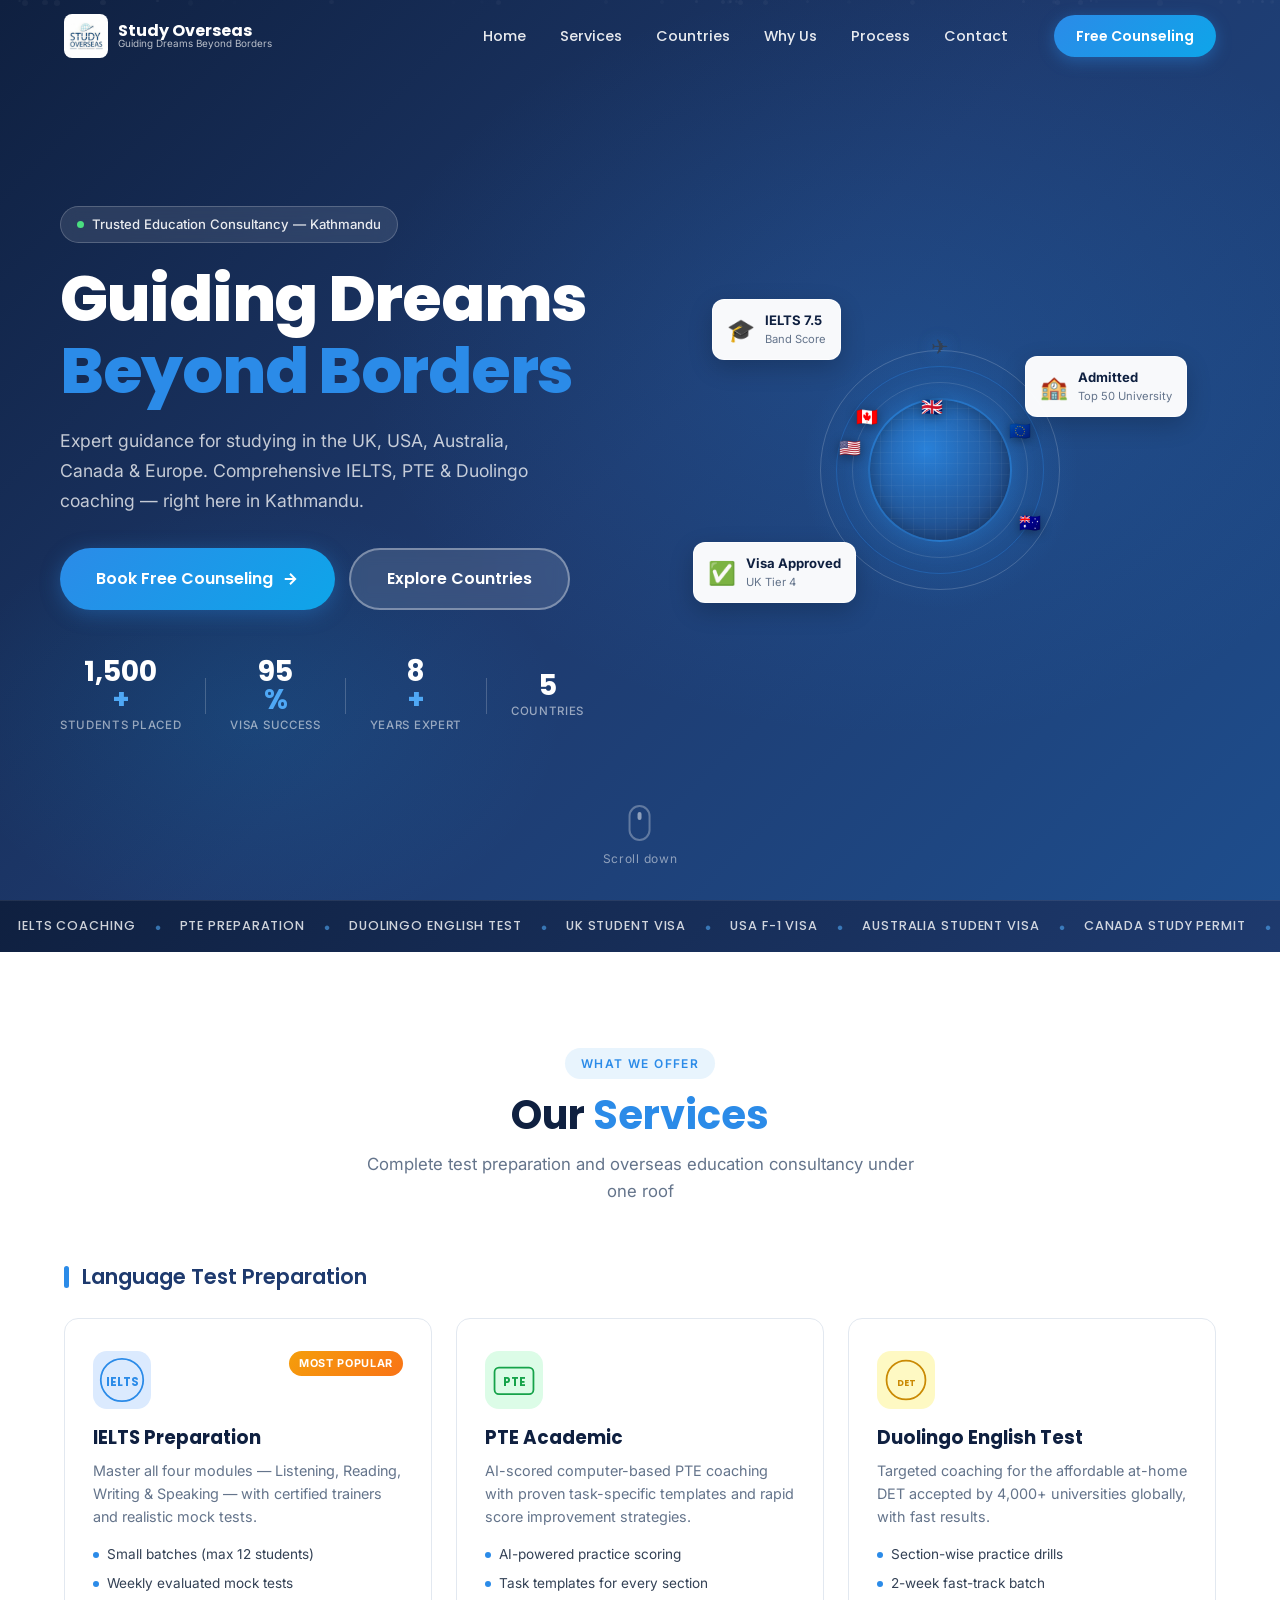
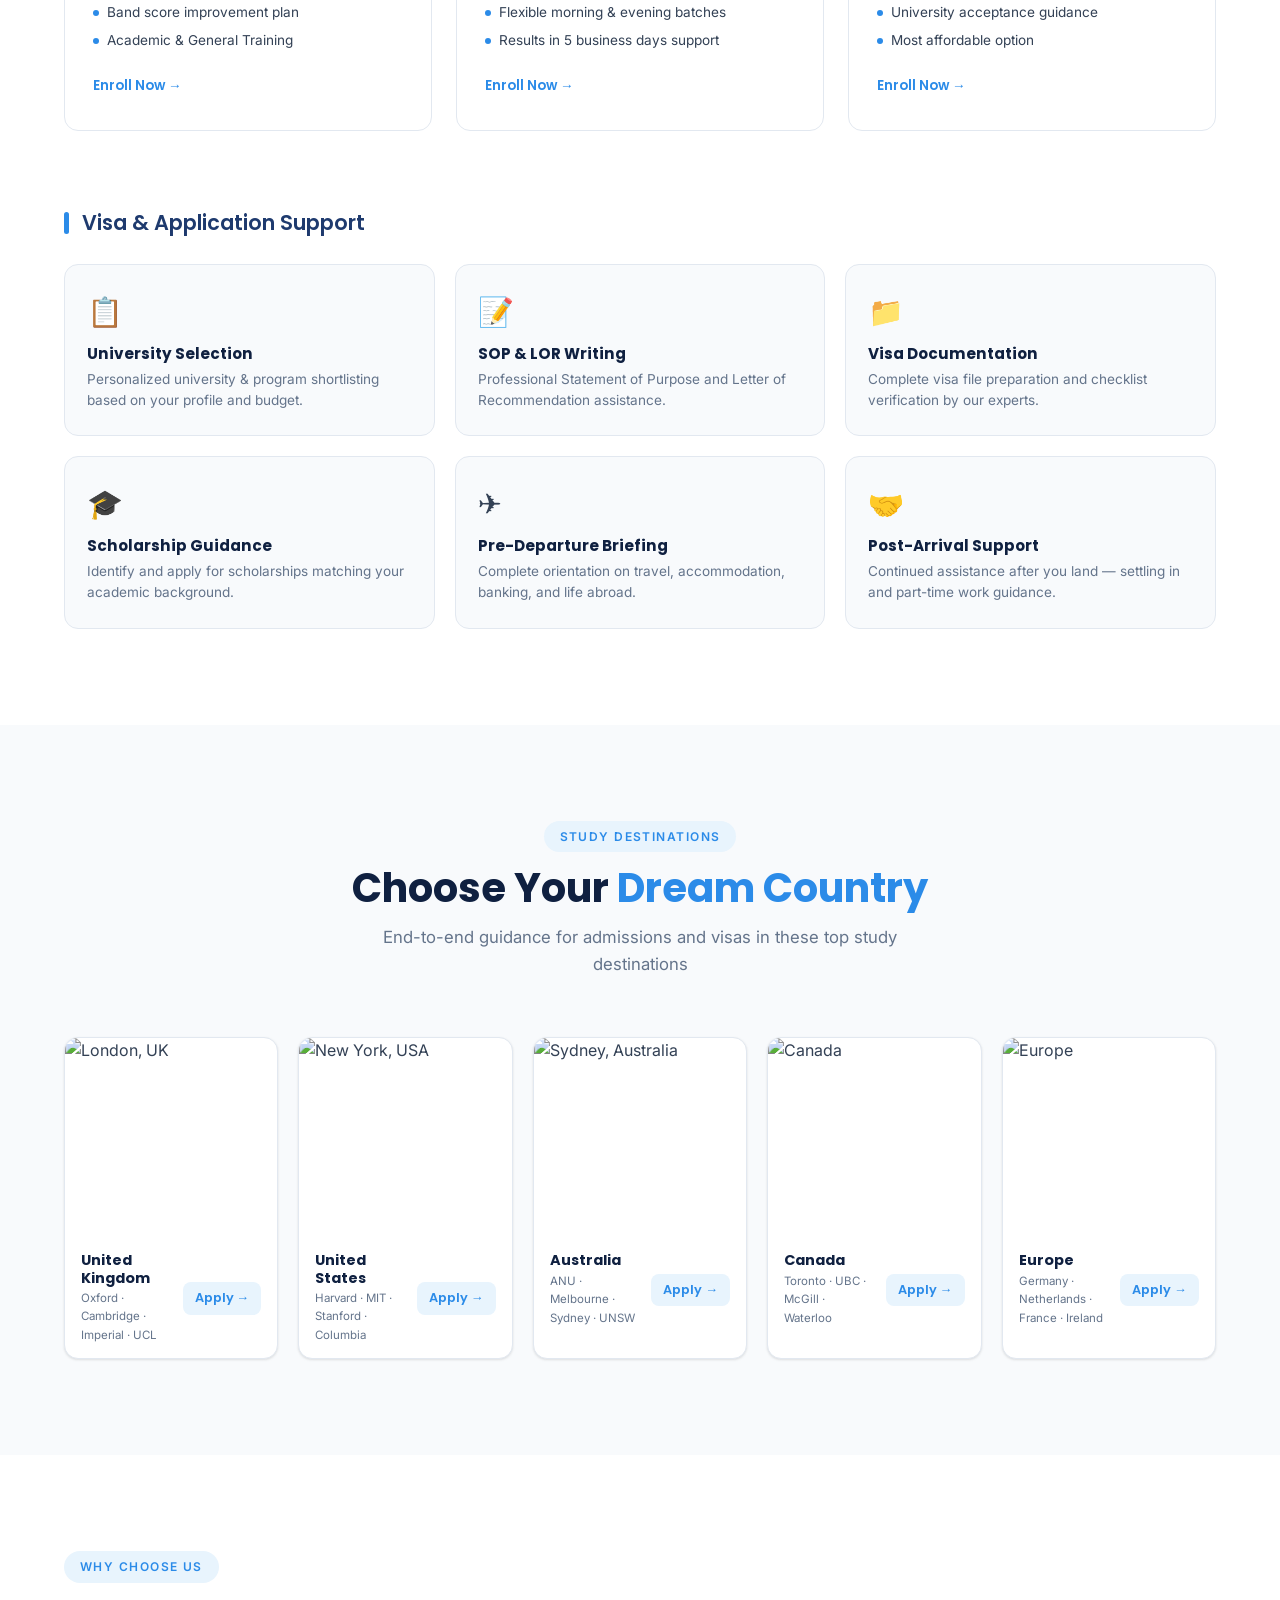
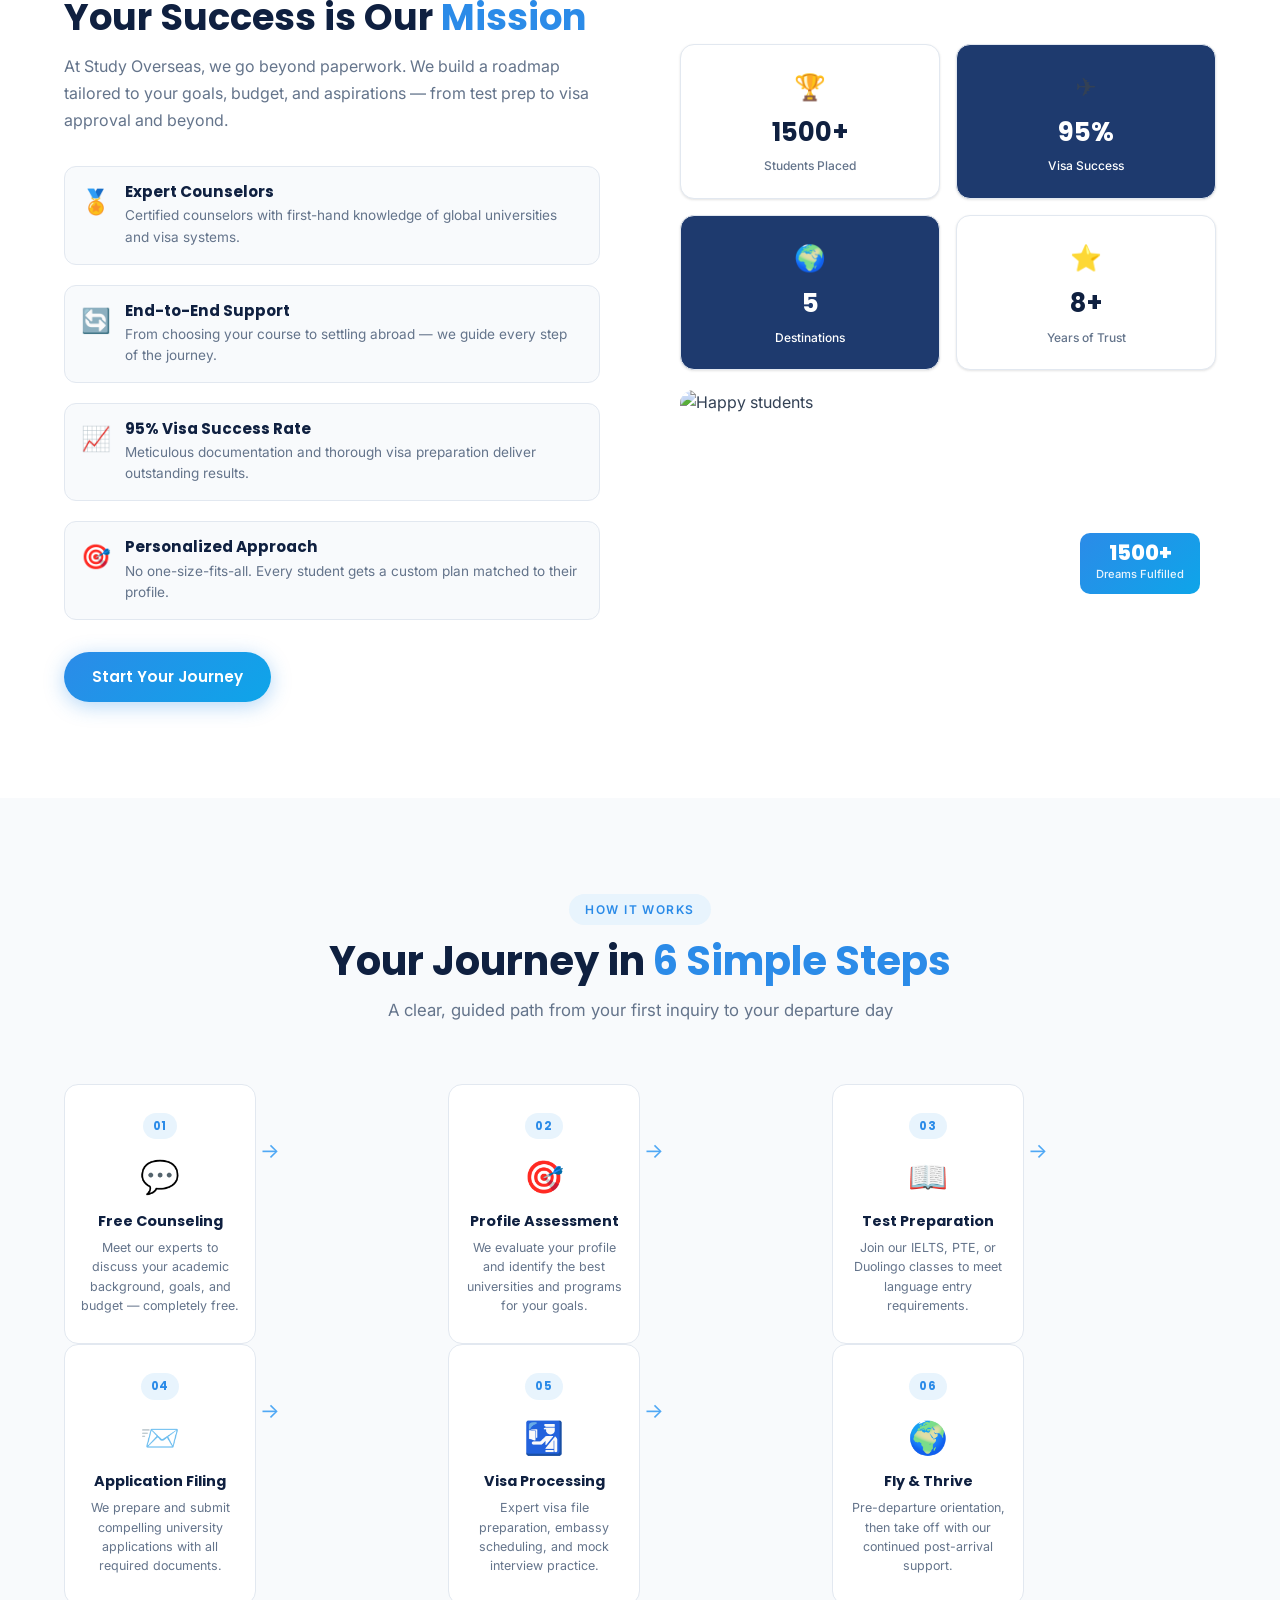
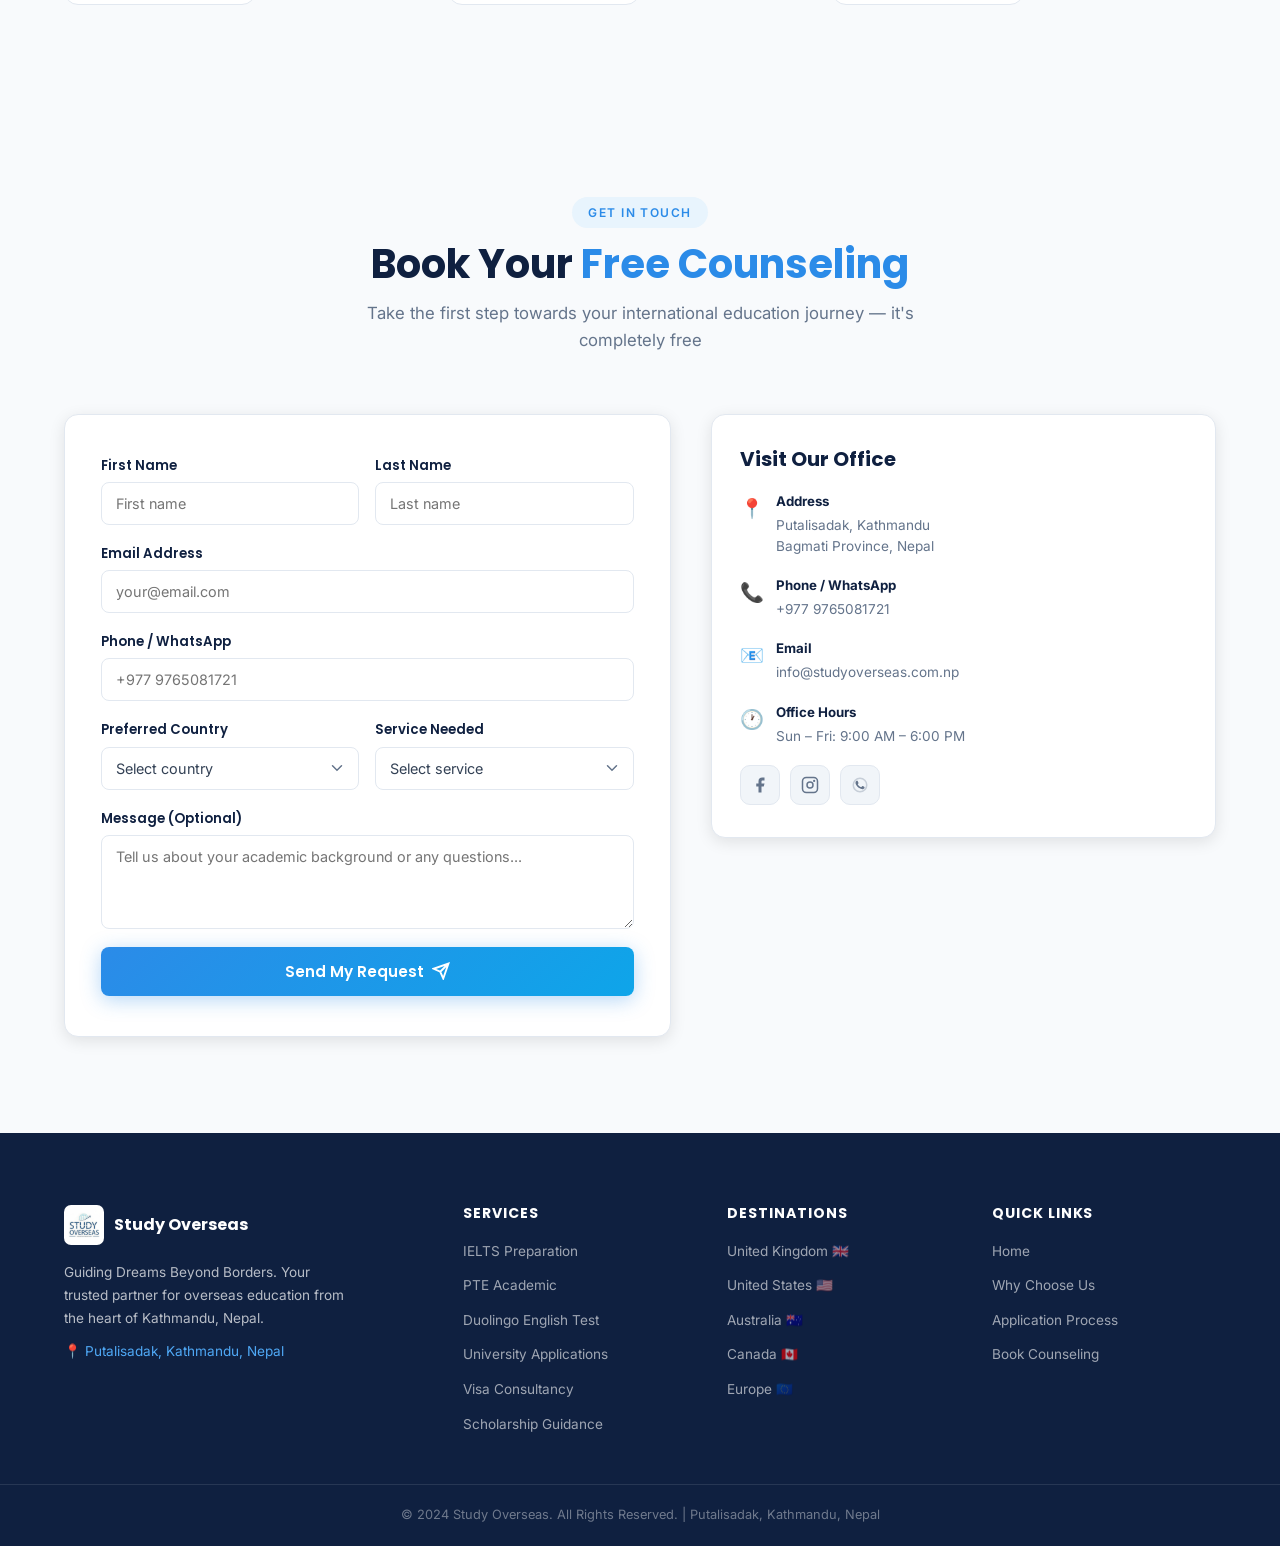
==== commit 690ca9c4: "navbar" ====
--- a/index.html
+++ b/index.html
@@ -9,6 +9,7 @@
     <link rel="preconnect" href="https://fonts.gstatic.com" crossorigin />
     <link href="https://fonts.googleapis.com/css2?family=Poppins:wght@300;400;500;600;700;800&family=Inter:wght@300;400;500;600&display=swap" rel="stylesheet" />
     <meta name="twitter:card" content="summary_large_image">
+    <link rel='stylesheet' href='https://cdnjs.cloudflare.com/ajax/libs/font-awesome/4.7.0/css/font-awesome.min.css' />
     <style>
       *, *::before, *::after { box-sizing: border-box; margin: 0; padding: 0; }
 
@@ -1335,7 +1336,7 @@
     <nav class="navbar" id="navbar">
       <div class="nav-container">
         <a href="#home" class="nav-logo">
-          <img src="/logo.jpeg" alt="Study Overseas" />
+          <img src="logo.jpeg" alt="Study Overseas" />
           <div class="nav-logo-text">
             <span class="nav-logo-title">Study Overseas</span>
             <span class="nav-logo-sub">Guiding Dreams Beyond Borders</span>
@@ -2023,7 +2024,7 @@
           <div class="footer-grid">
             <div class="footer-brand">
               <a href="#home" class="footer-logo">
-                <img src="/logo.jpeg" alt="Study Overseas" />
+                <img src="logo.jpeg" alt="Study Overseas" />
                 <span>Study Overseas</span>
               </a>
               <p>Guiding Dreams Beyond Borders. Your trusted partner for overseas education from the heart of Kathmandu, Nepal.</p>
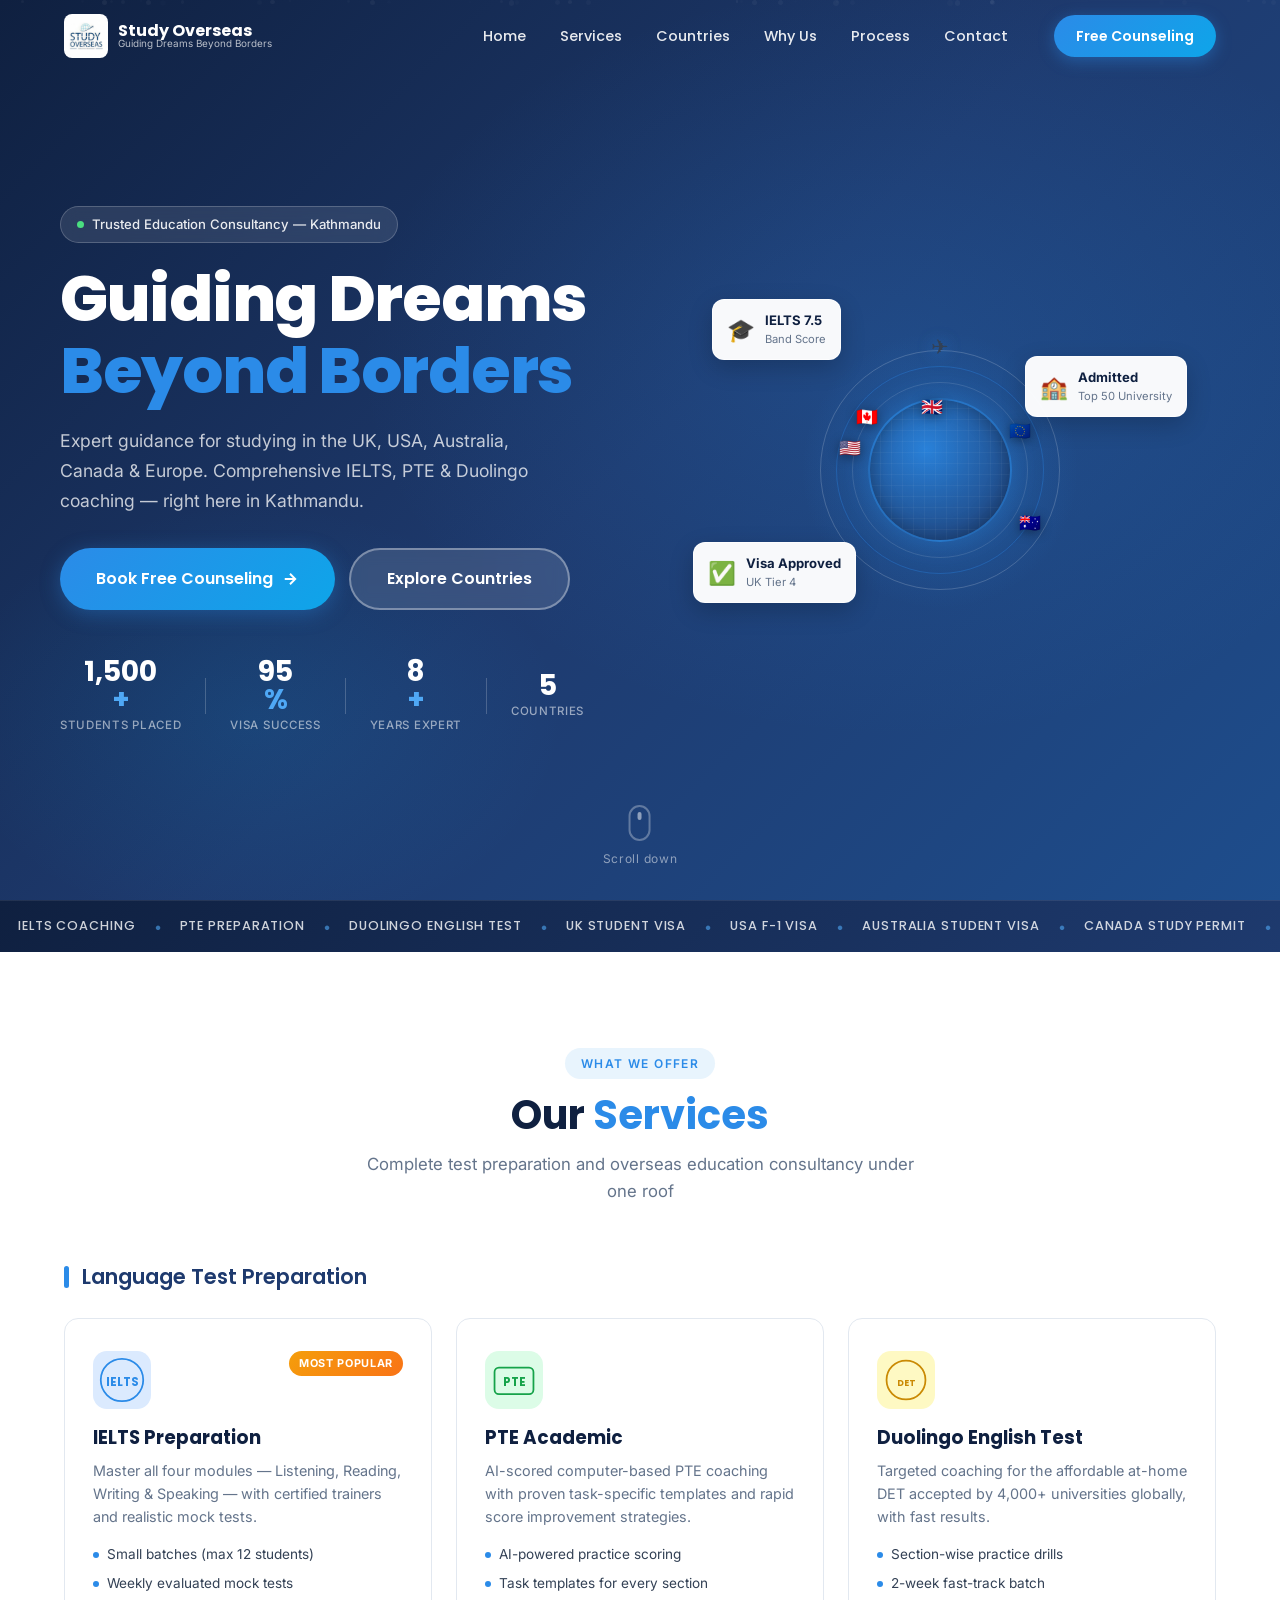
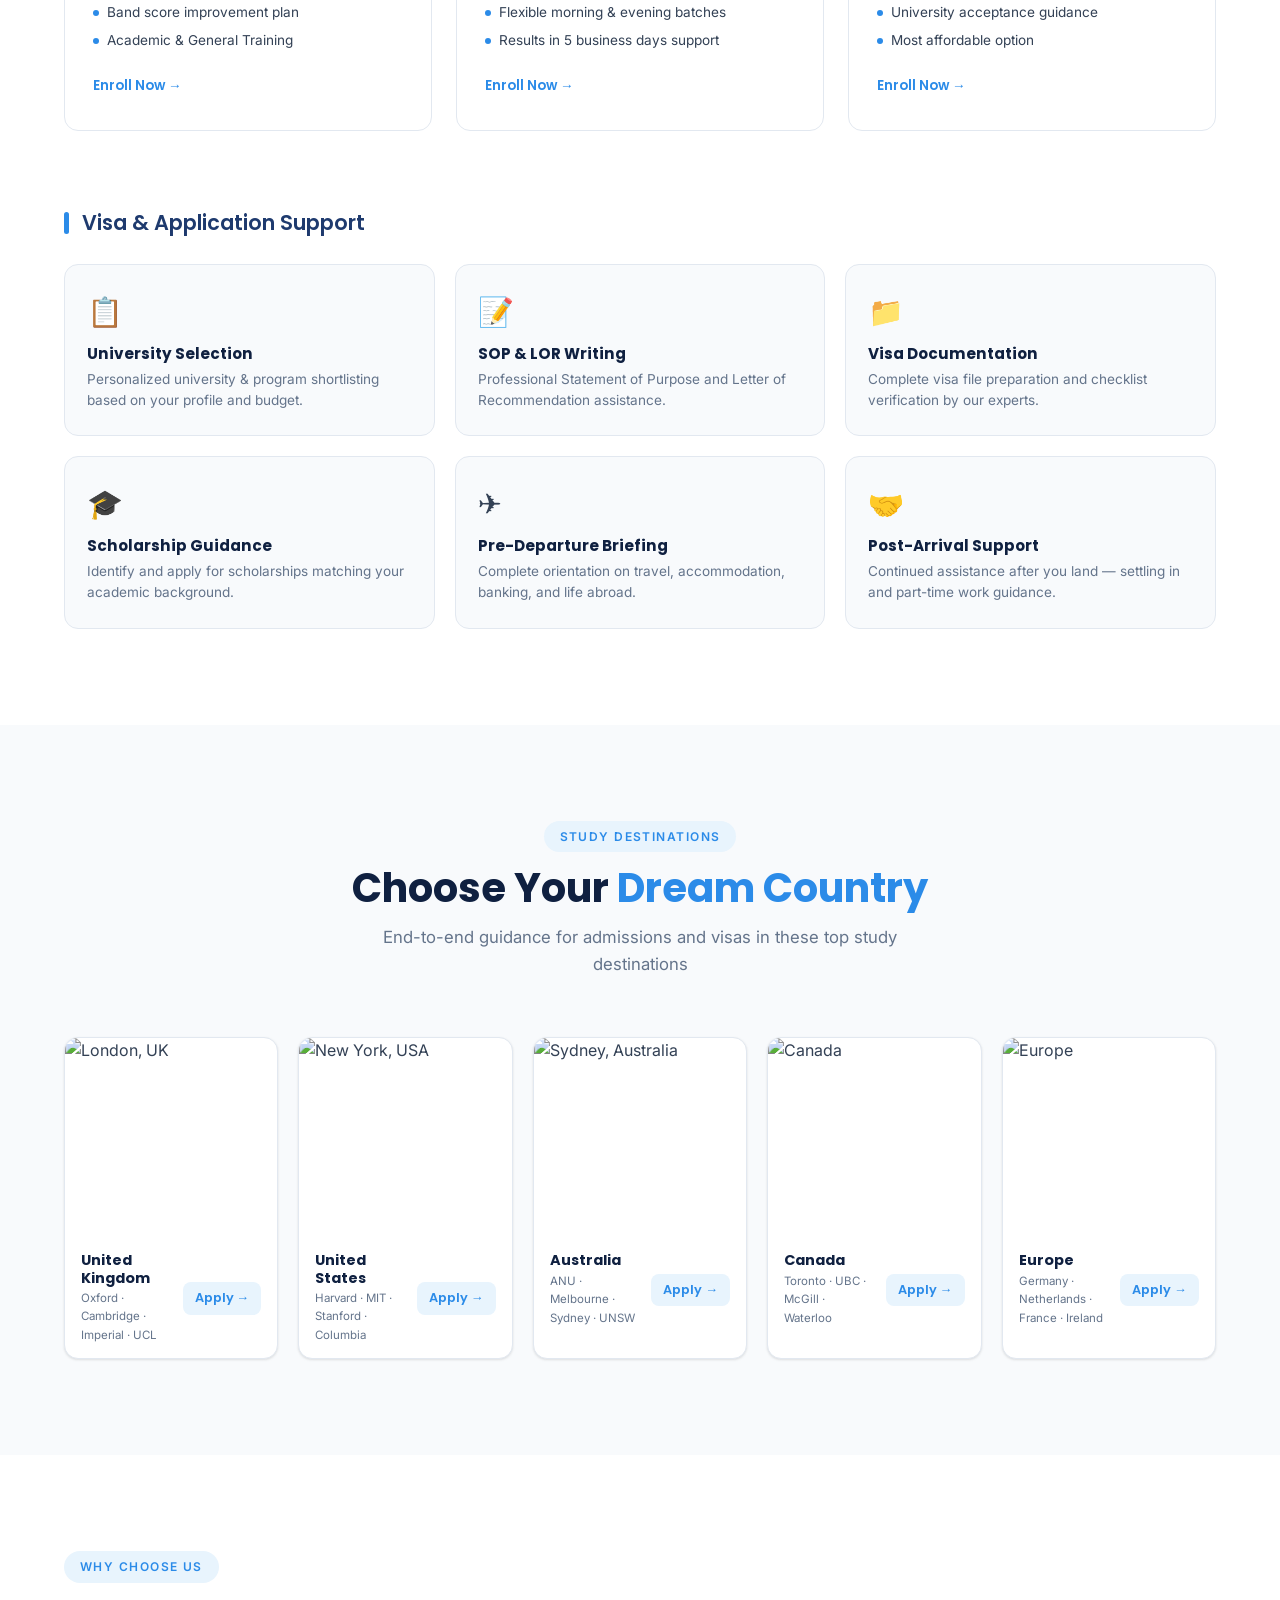
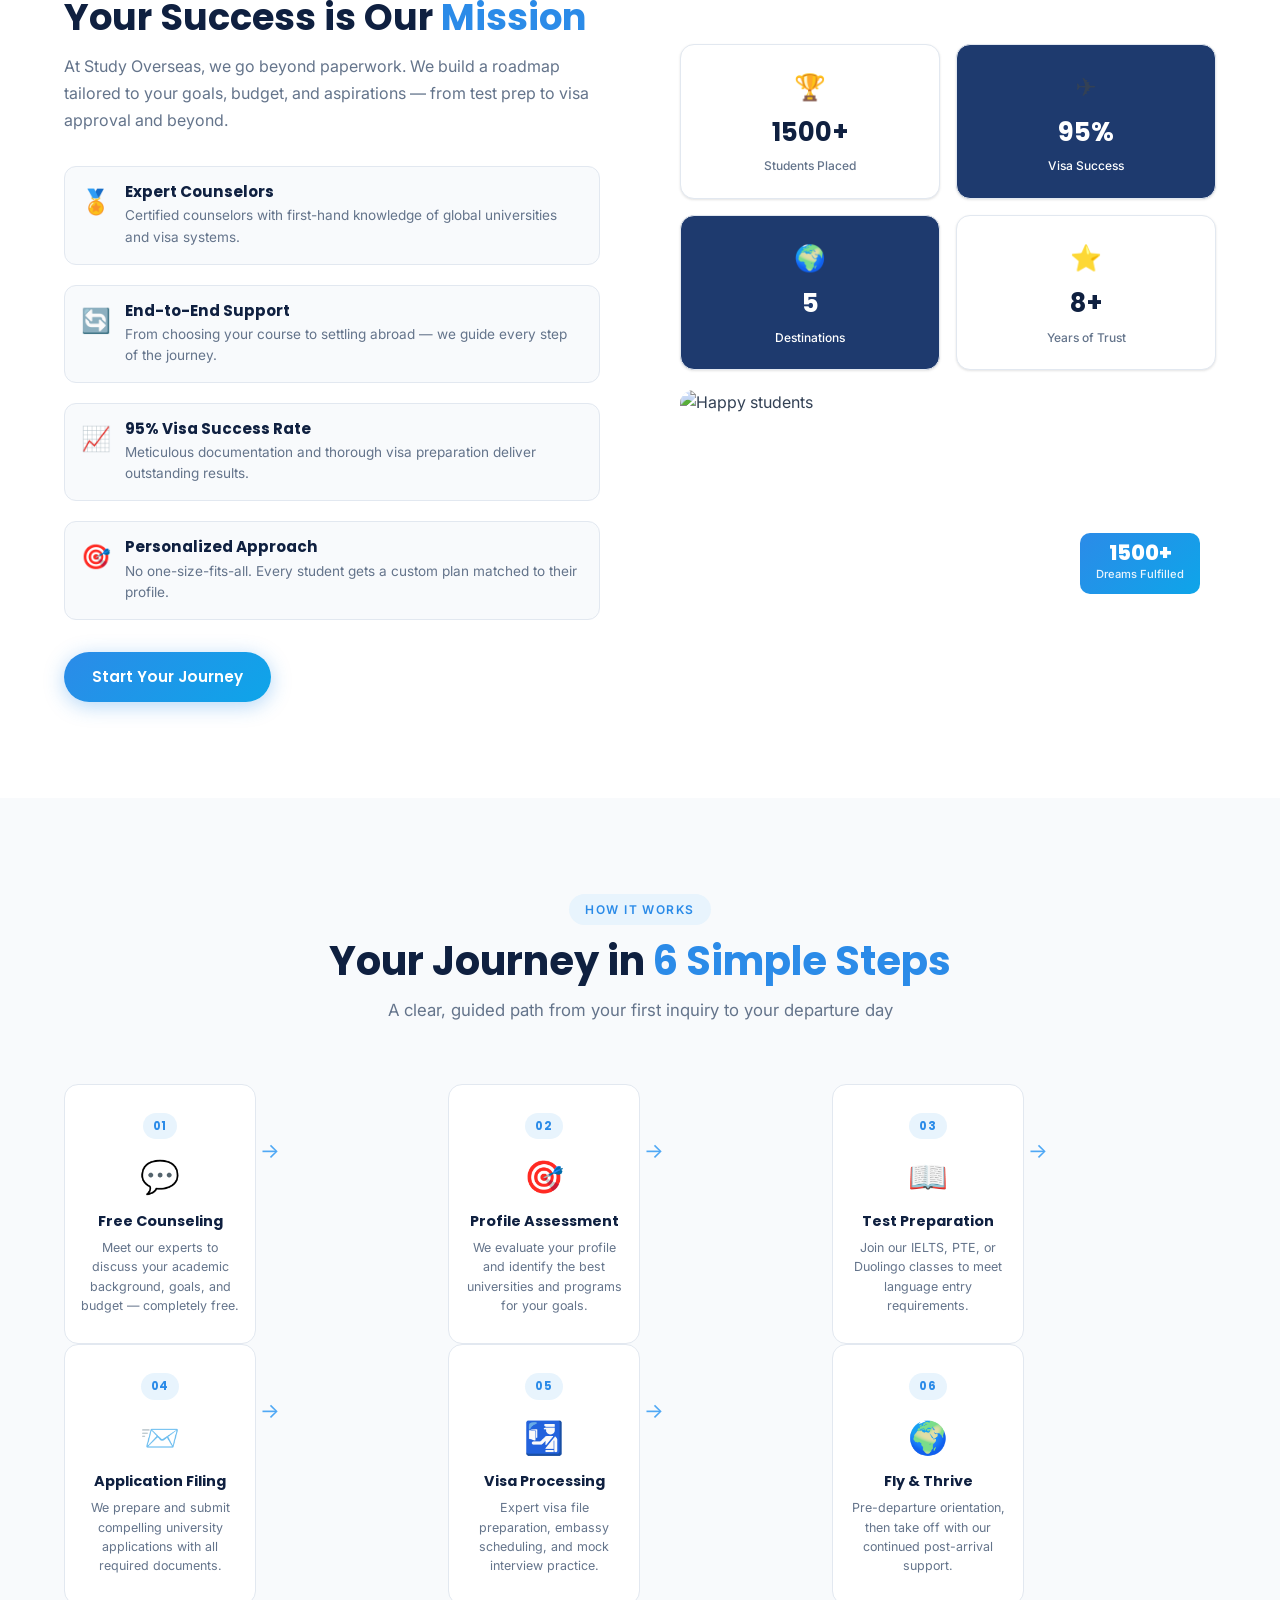
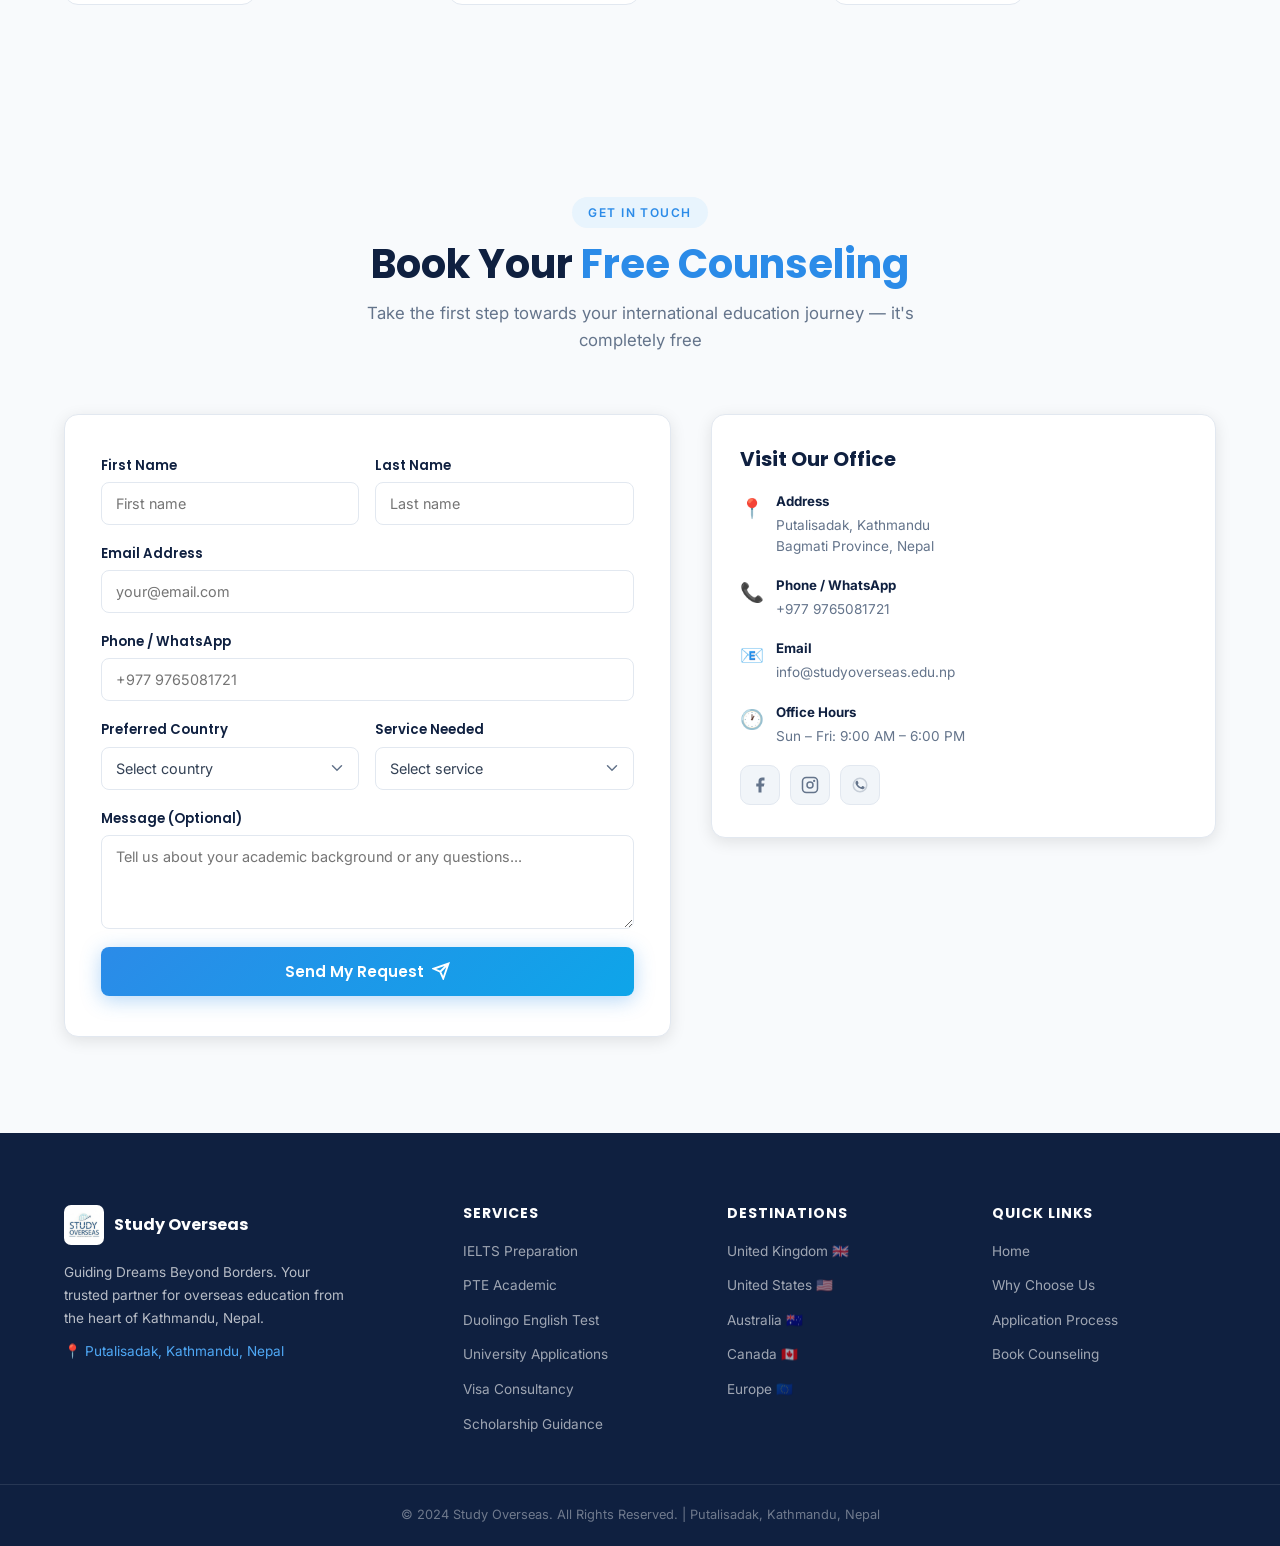
==== commit e3d268e9: "Update index.html" ====
--- a/index.html
+++ b/index.html
@@ -1980,7 +1980,7 @@
               </div>
               <div class="ci-item">
                 <div class="ci-icon">📧</div>
-                <div><strong>Email</strong><p>info@studyoverseas.com.np</p></div>
+                <div><strong>Email</strong><p>info@studyoverseas.edu.np</p></div>
               </div>
               <div class="ci-item">
                 <div class="ci-icon">🕐</div>
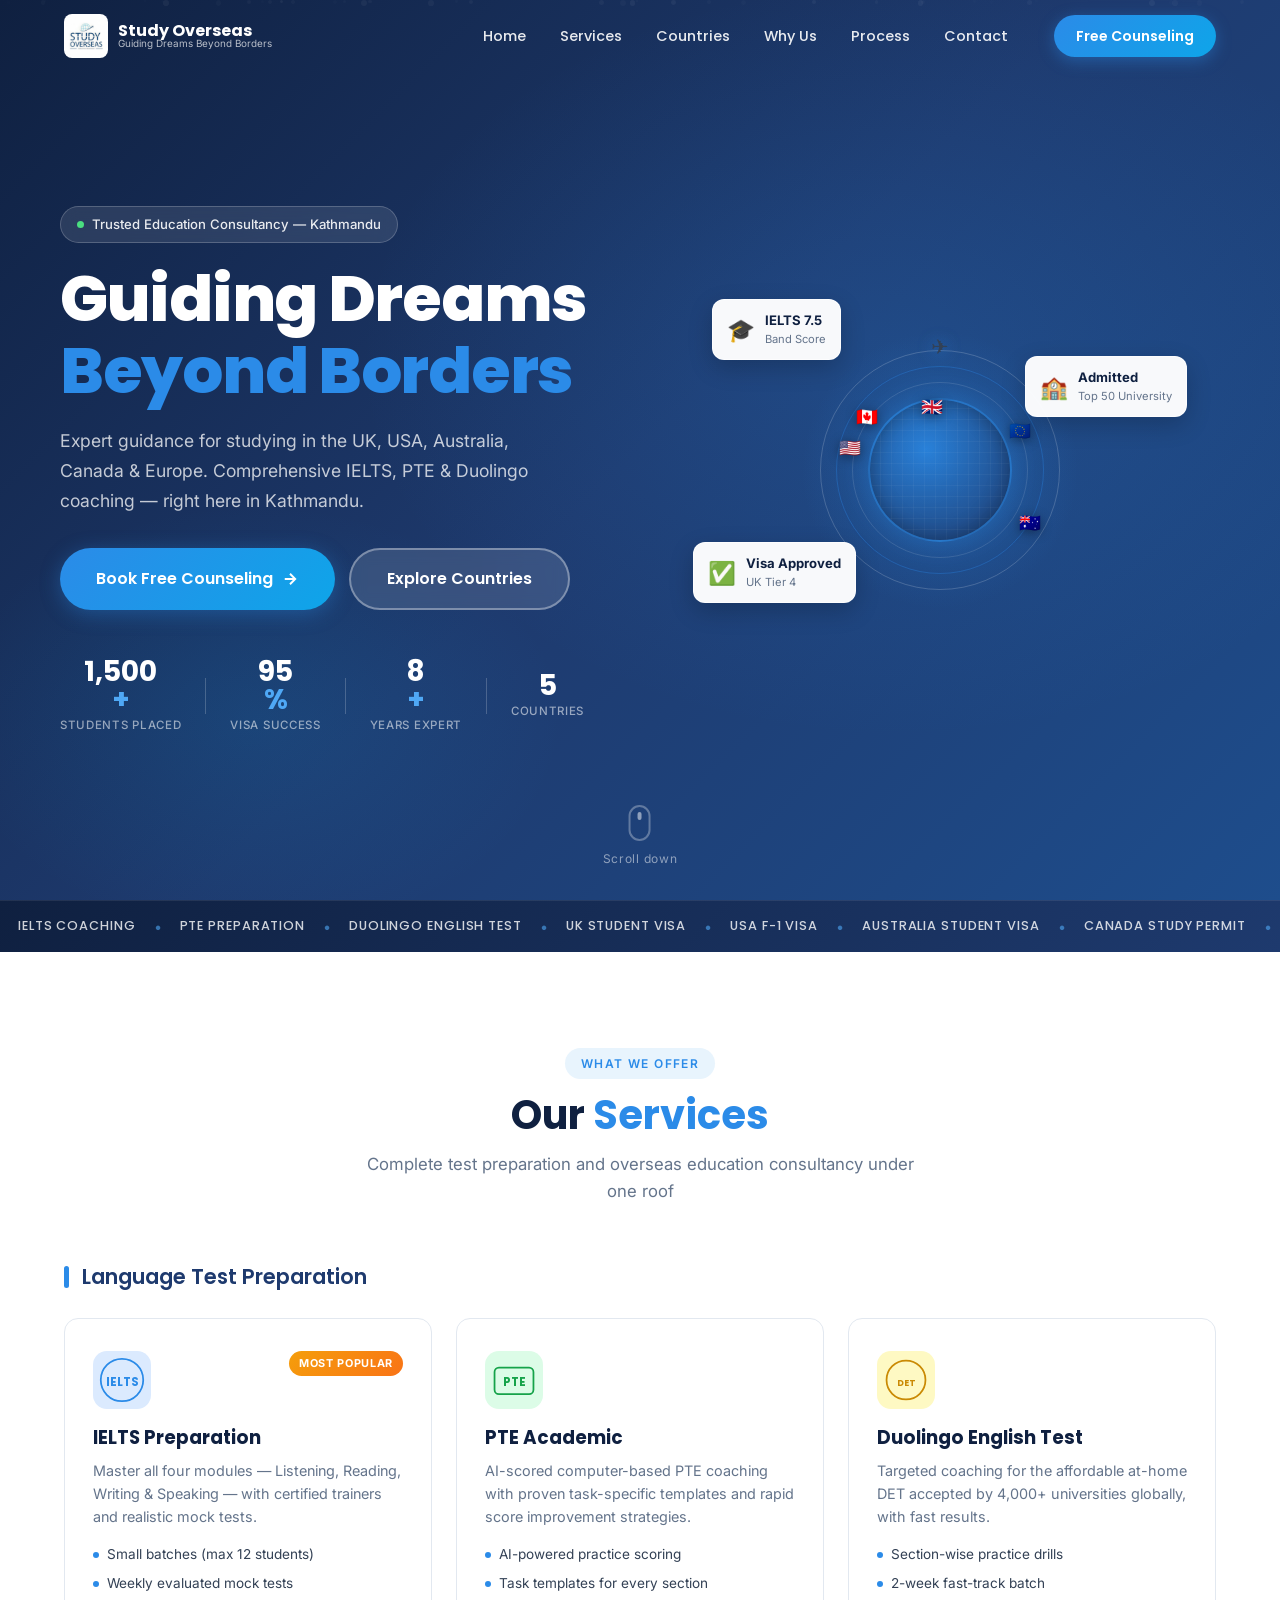
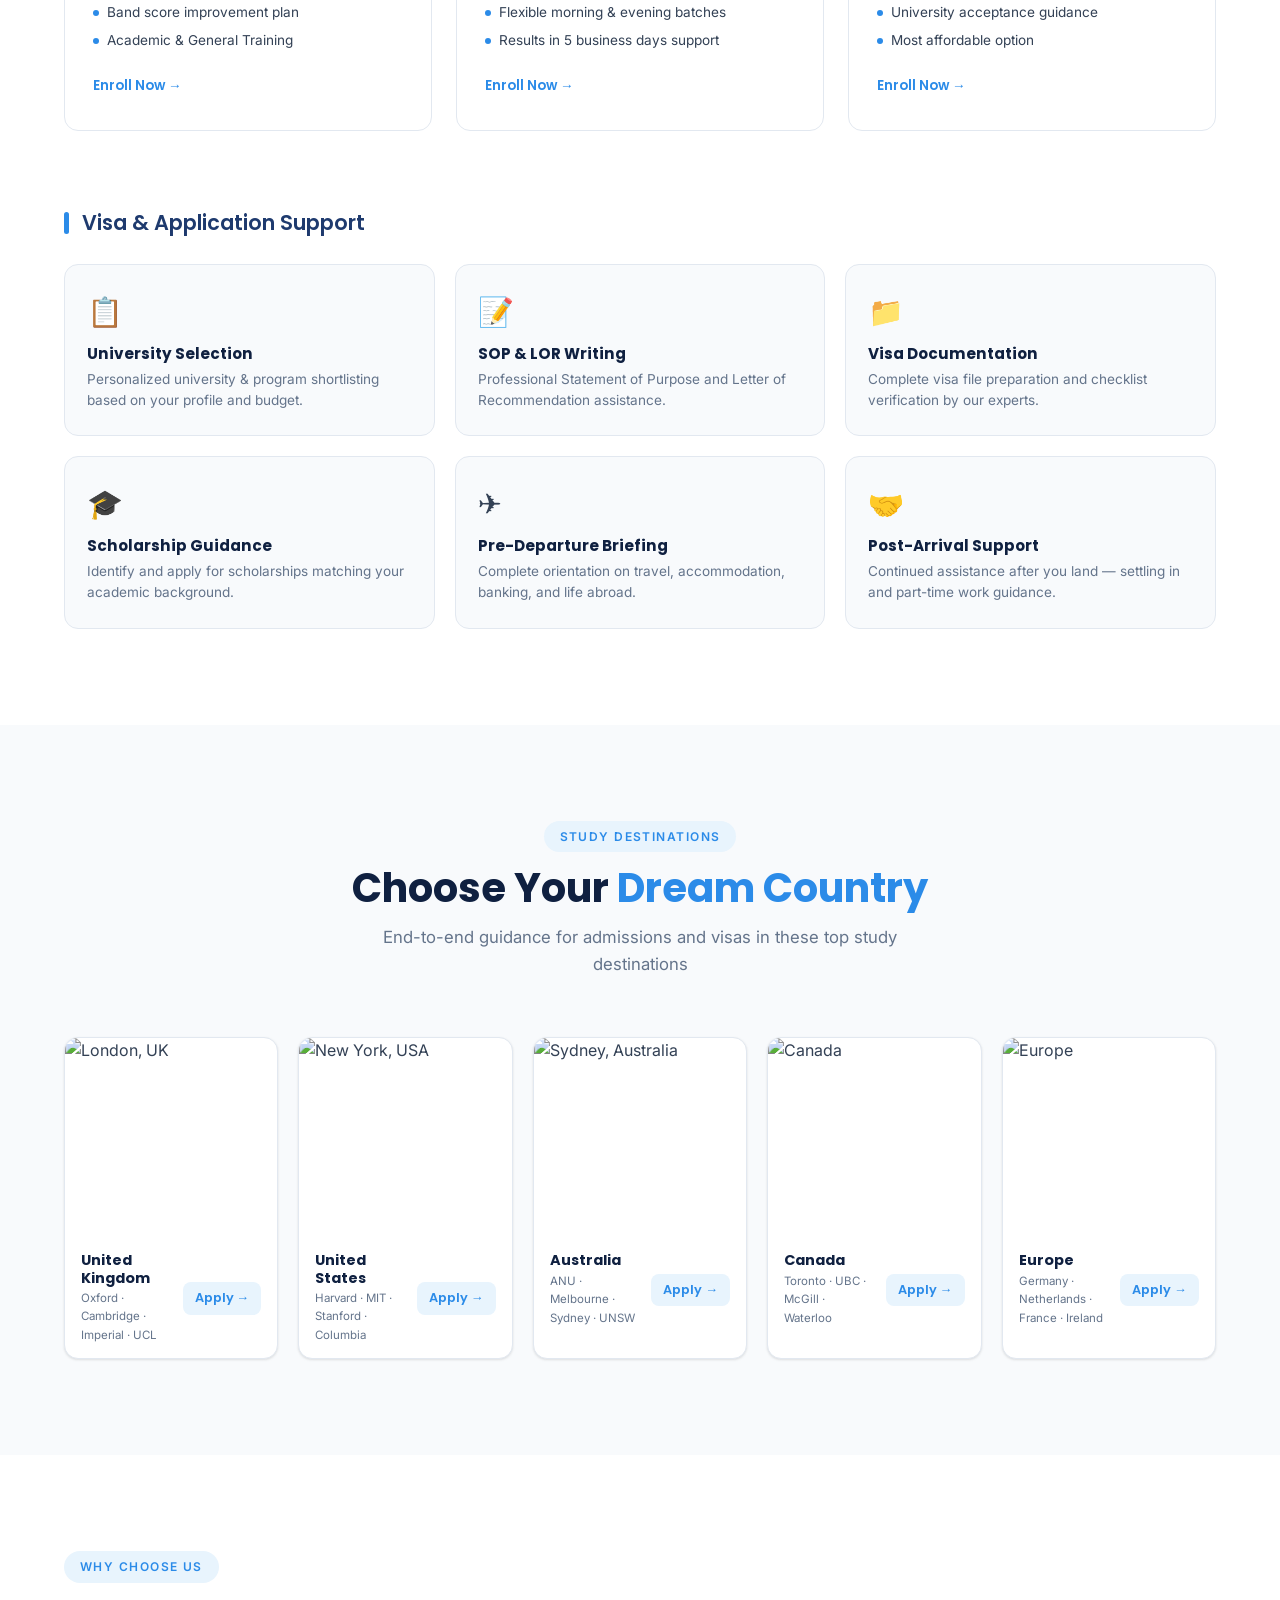
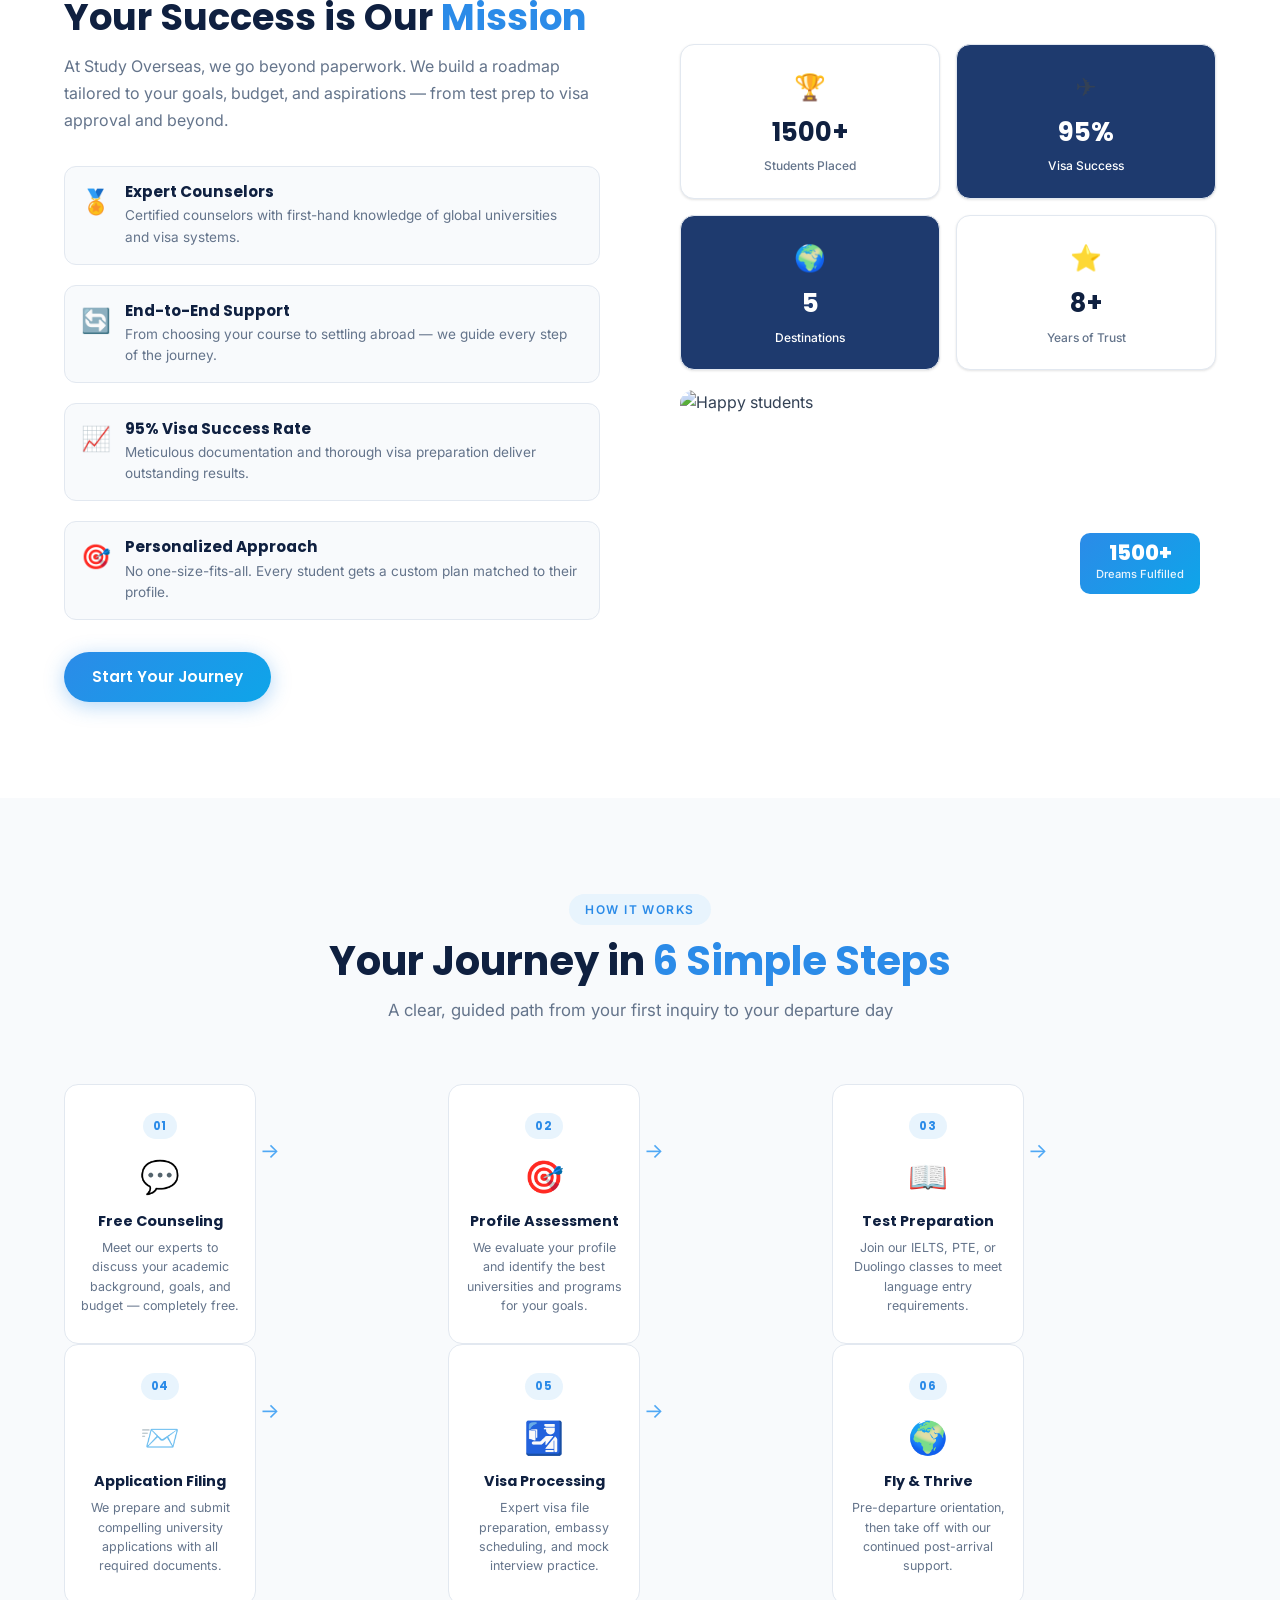
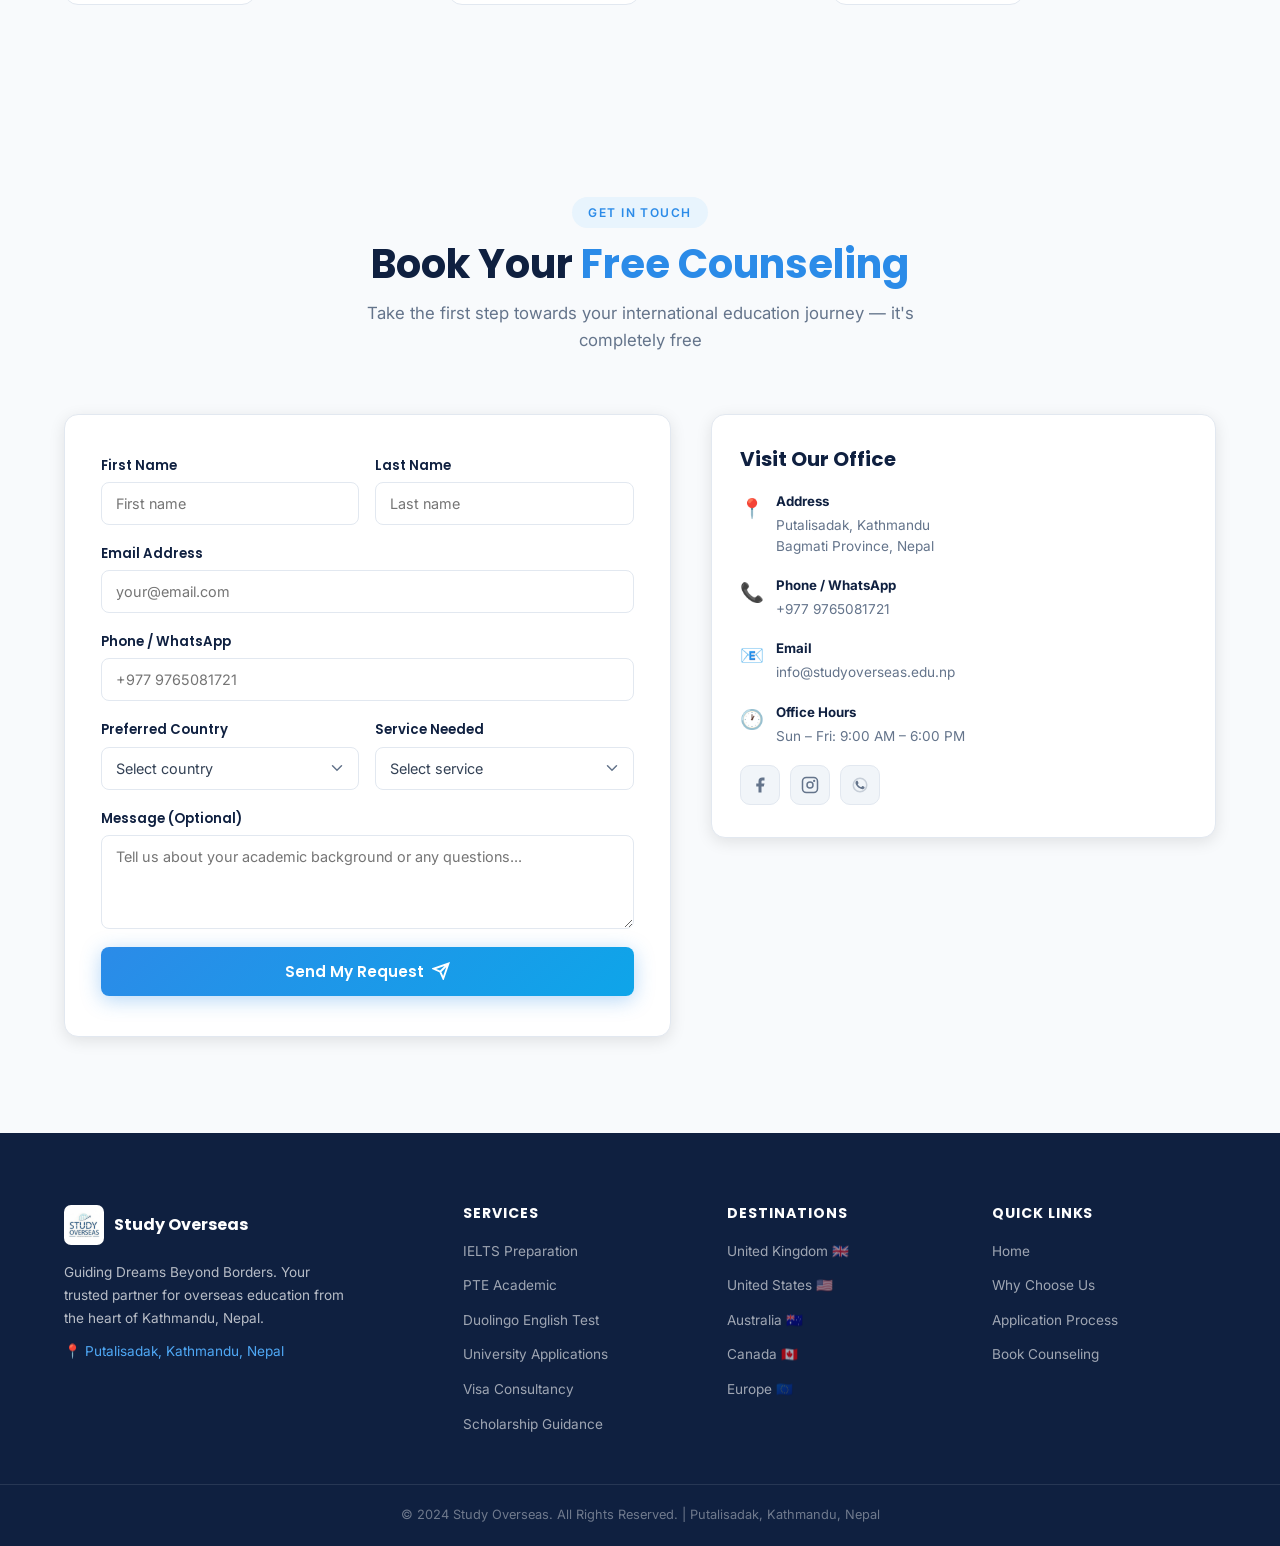
==== commit 82e99788: "Change greeting from 'Hello World' to 'Goodbye World'" ====
--- a/index.html
+++ b/index.html
@@ -1958,7 +1958,7 @@
                 <label for="cfMsg">Message (Optional)</label>
                 <textarea id="cfMsg" rows="4" placeholder="Tell us about your academic background or any questions..."></textarea>
               </div>
-              <button type="submit" class="btn btn-primary btn-full">
+              <button type="submit" class="btn btn-primary btn-full" disabled>
                 Send My Request
                 <svg viewBox="0 0 24 24" fill="none" stroke="currentColor" stroke-width="2.5"><path d="M22 2L11 13M22 2l-7 20-4-9-9-4 20-7z"/></svg>
               </button>
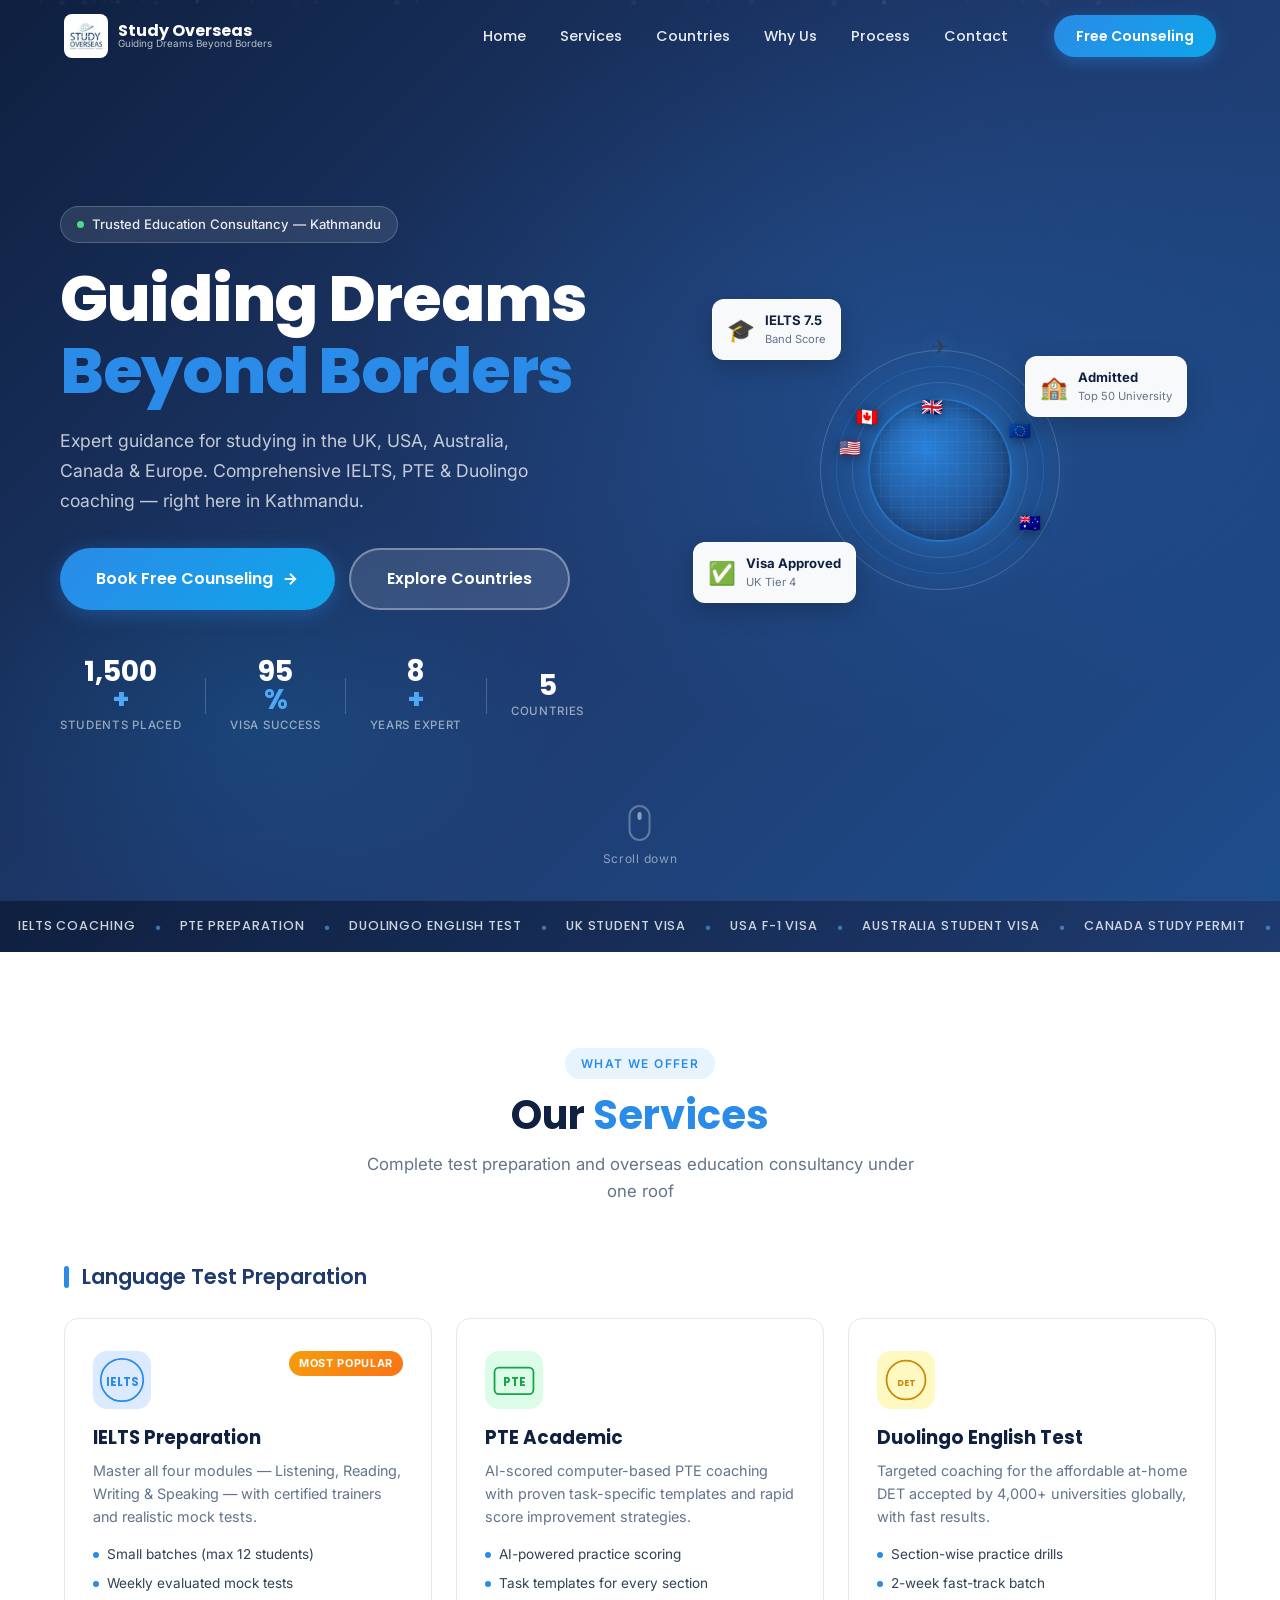
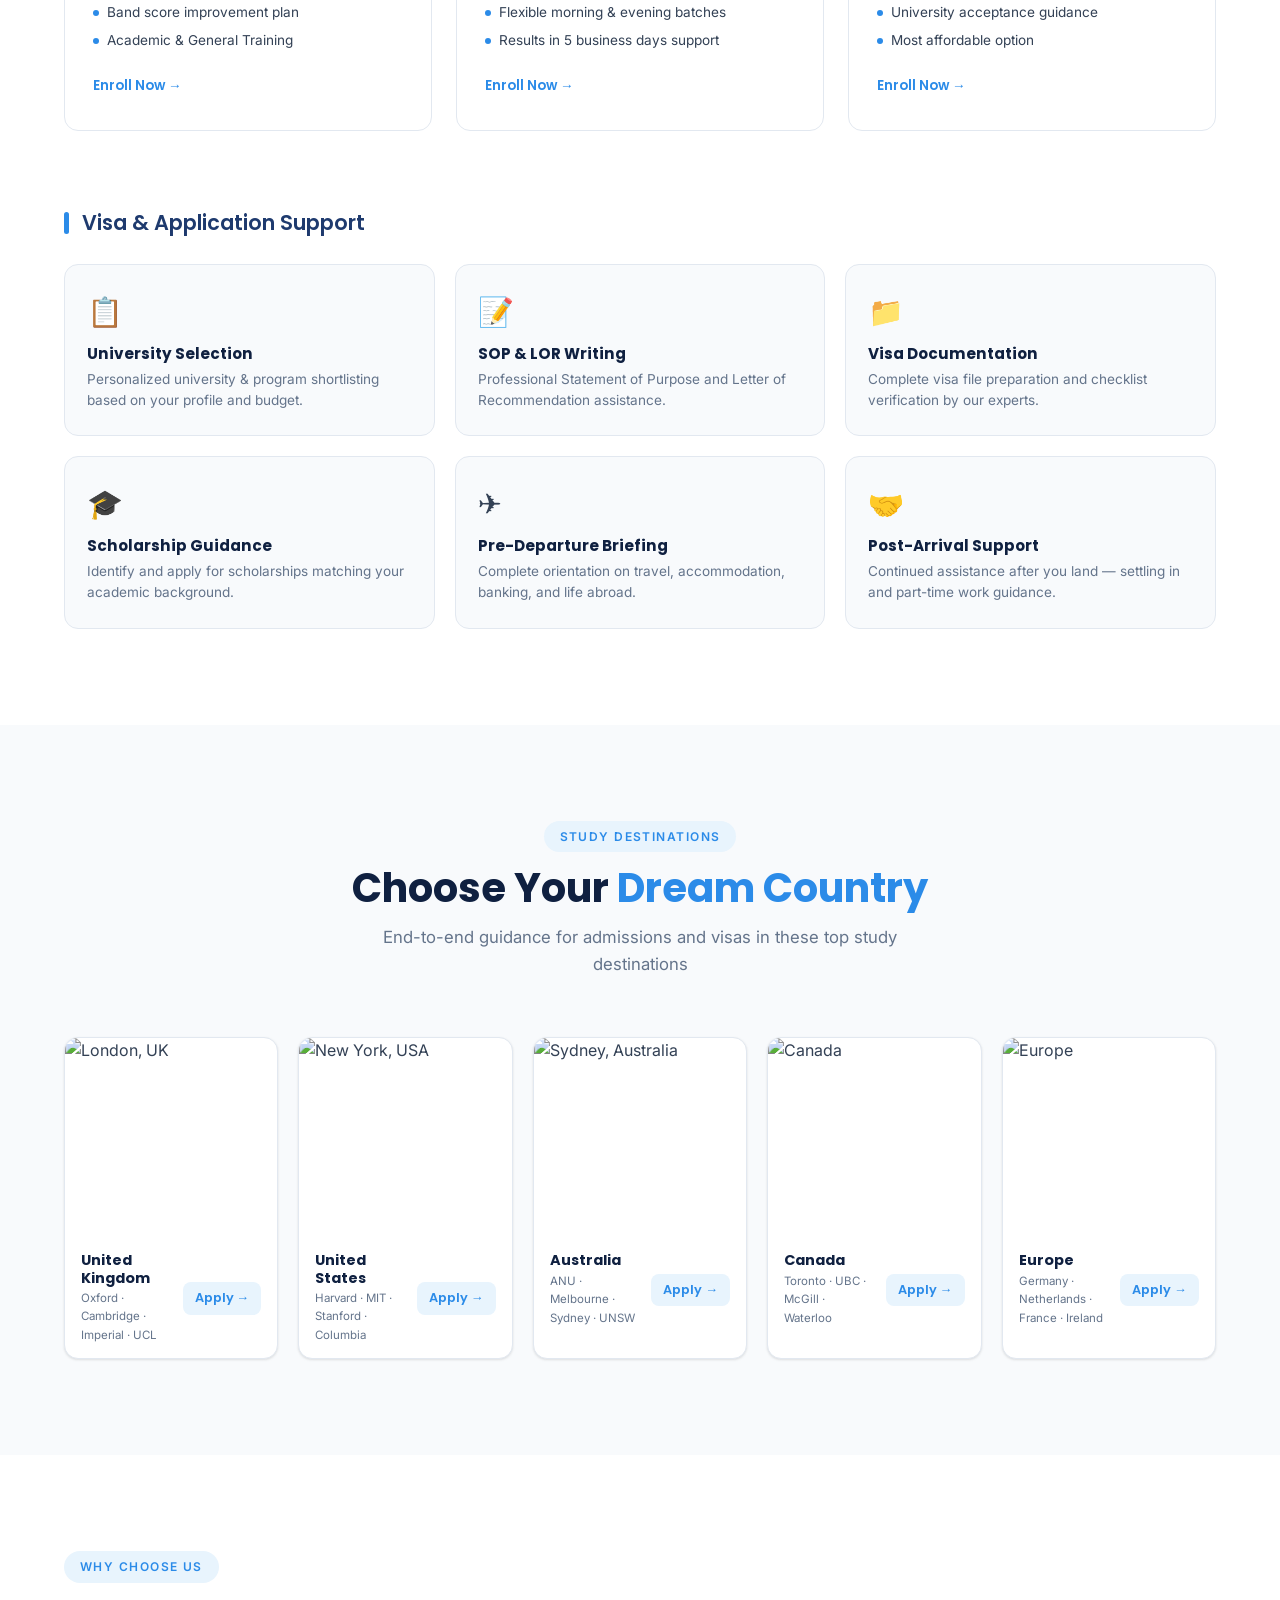
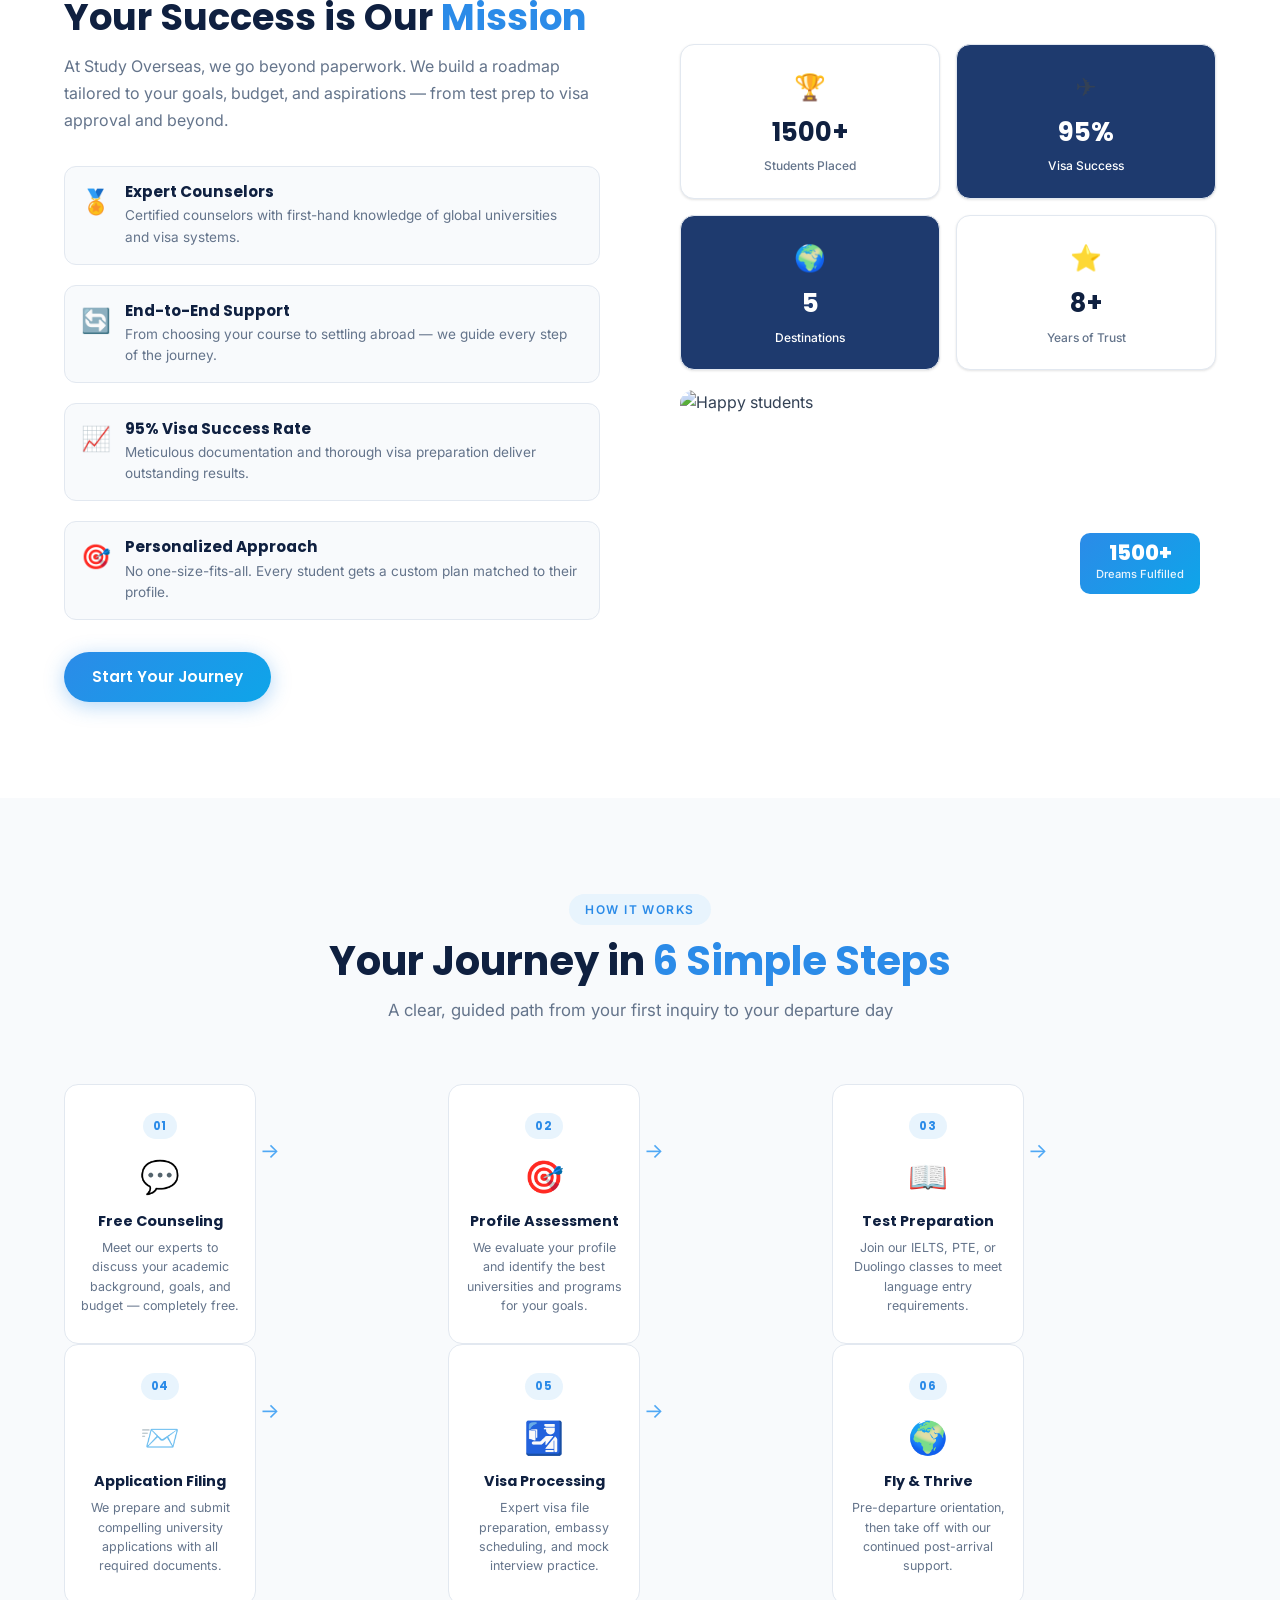
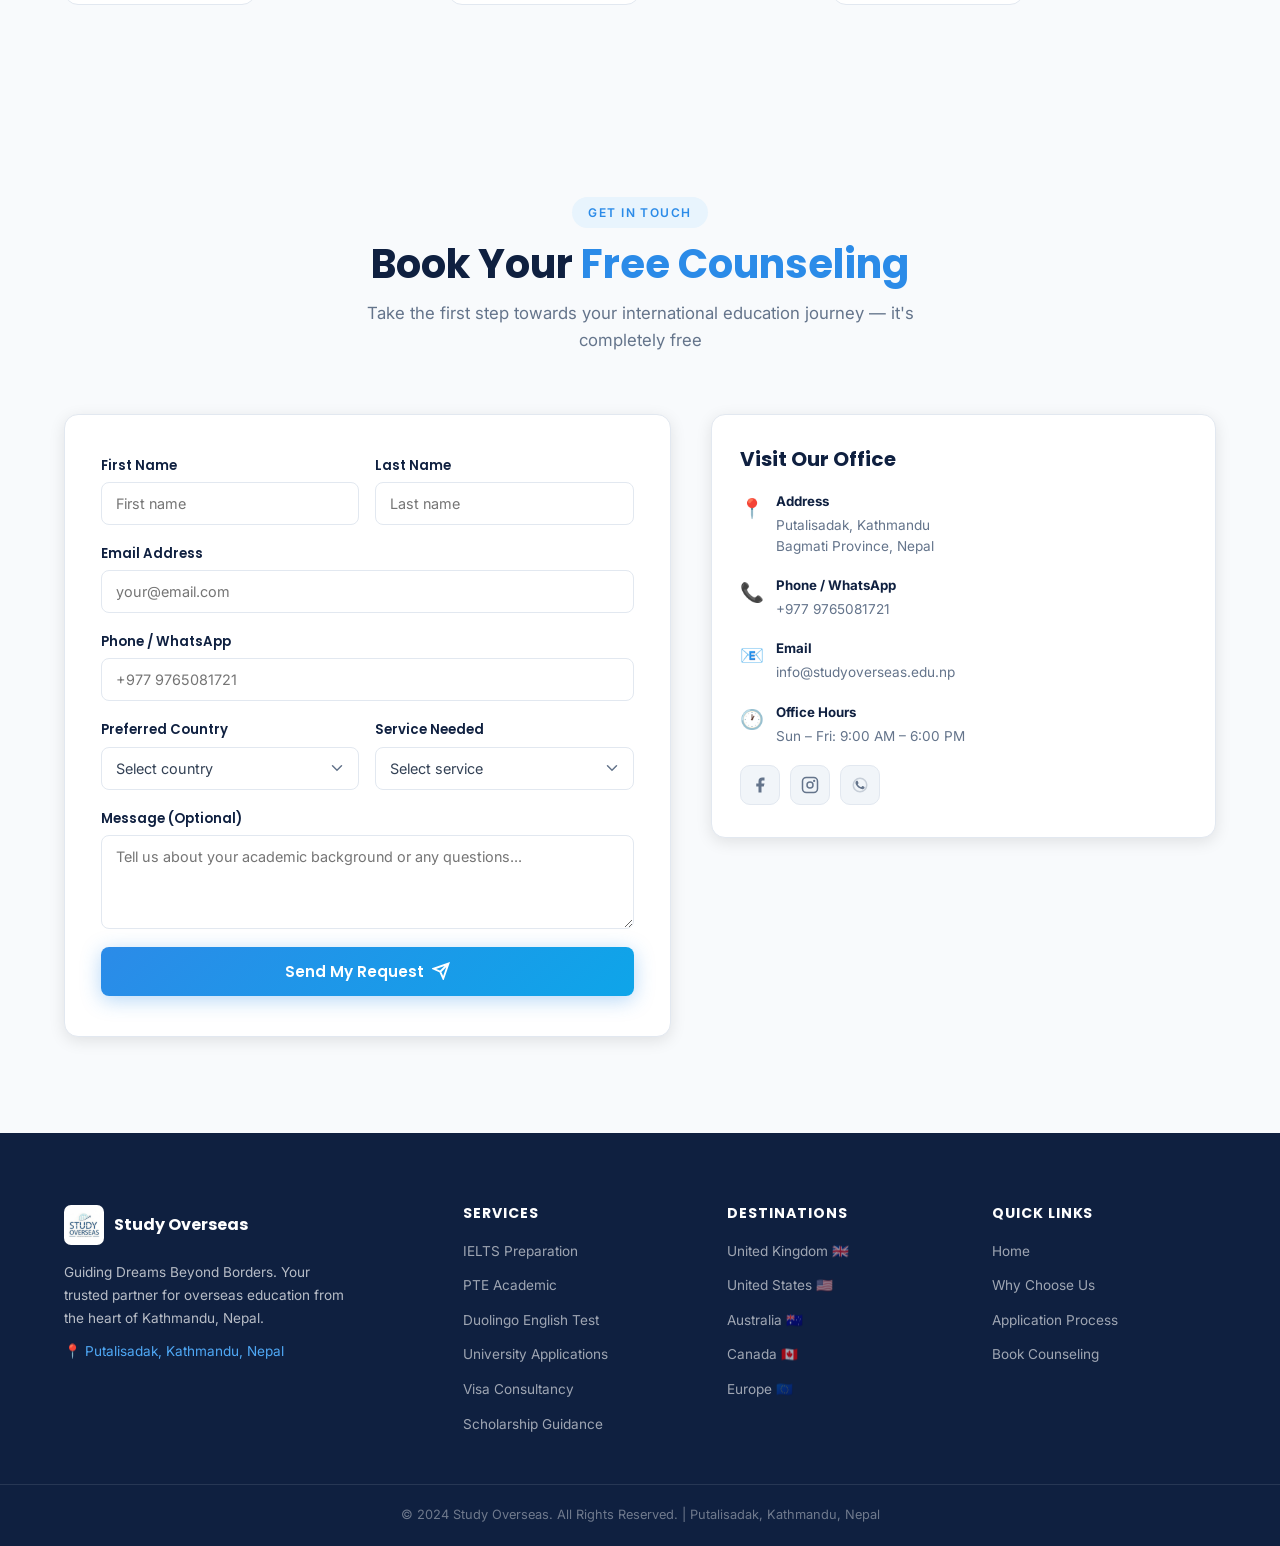
==== commit d94dfdd7: "Update print statement to reflect farewell message" ====
--- a/index.html
+++ b/index.html
@@ -1958,7 +1958,7 @@
                 <label for="cfMsg">Message (Optional)</label>
                 <textarea id="cfMsg" rows="4" placeholder="Tell us about your academic background or any questions..."></textarea>
               </div>
-              <button type="submit" class="btn btn-primary btn-full" disabled>
+              <button id="msgButton" type="submit" class="btn btn-primary btn-full">
                 Send My Request
                 <svg viewBox="0 0 24 24" fill="none" stroke="currentColor" stroke-width="2.5"><path d="M22 2L11 13M22 2l-7 20-4-9-9-4 20-7z"/></svg>
               </button>
@@ -2103,6 +2103,9 @@
       });
 
       // ---- Active nav link on scroll ------------------------------
+      document.getElementById("msgButton").disabled = true;
+
+      // ---- Active nav link on scroll ------------------------------
       const sections = document.querySelectorAll('section[id]');
       const navLinks = document.querySelectorAll('.nav-link');
 
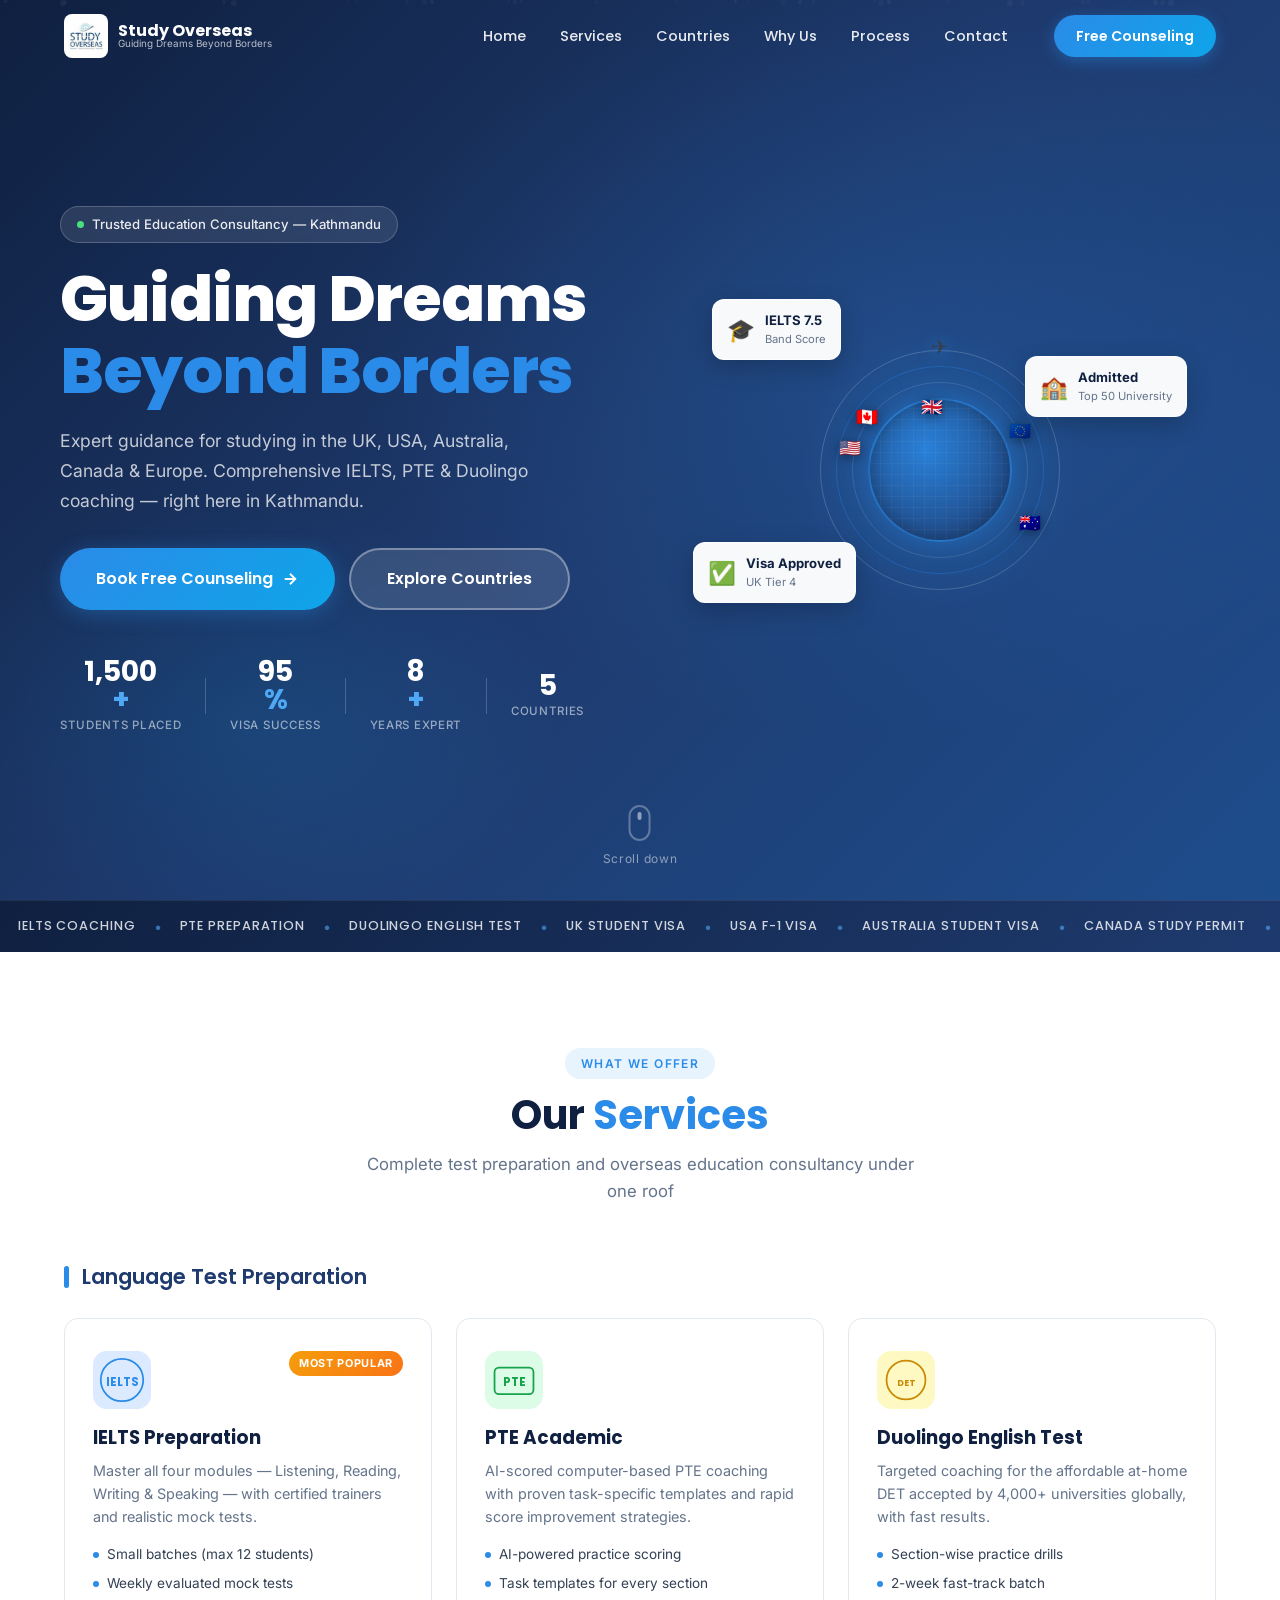
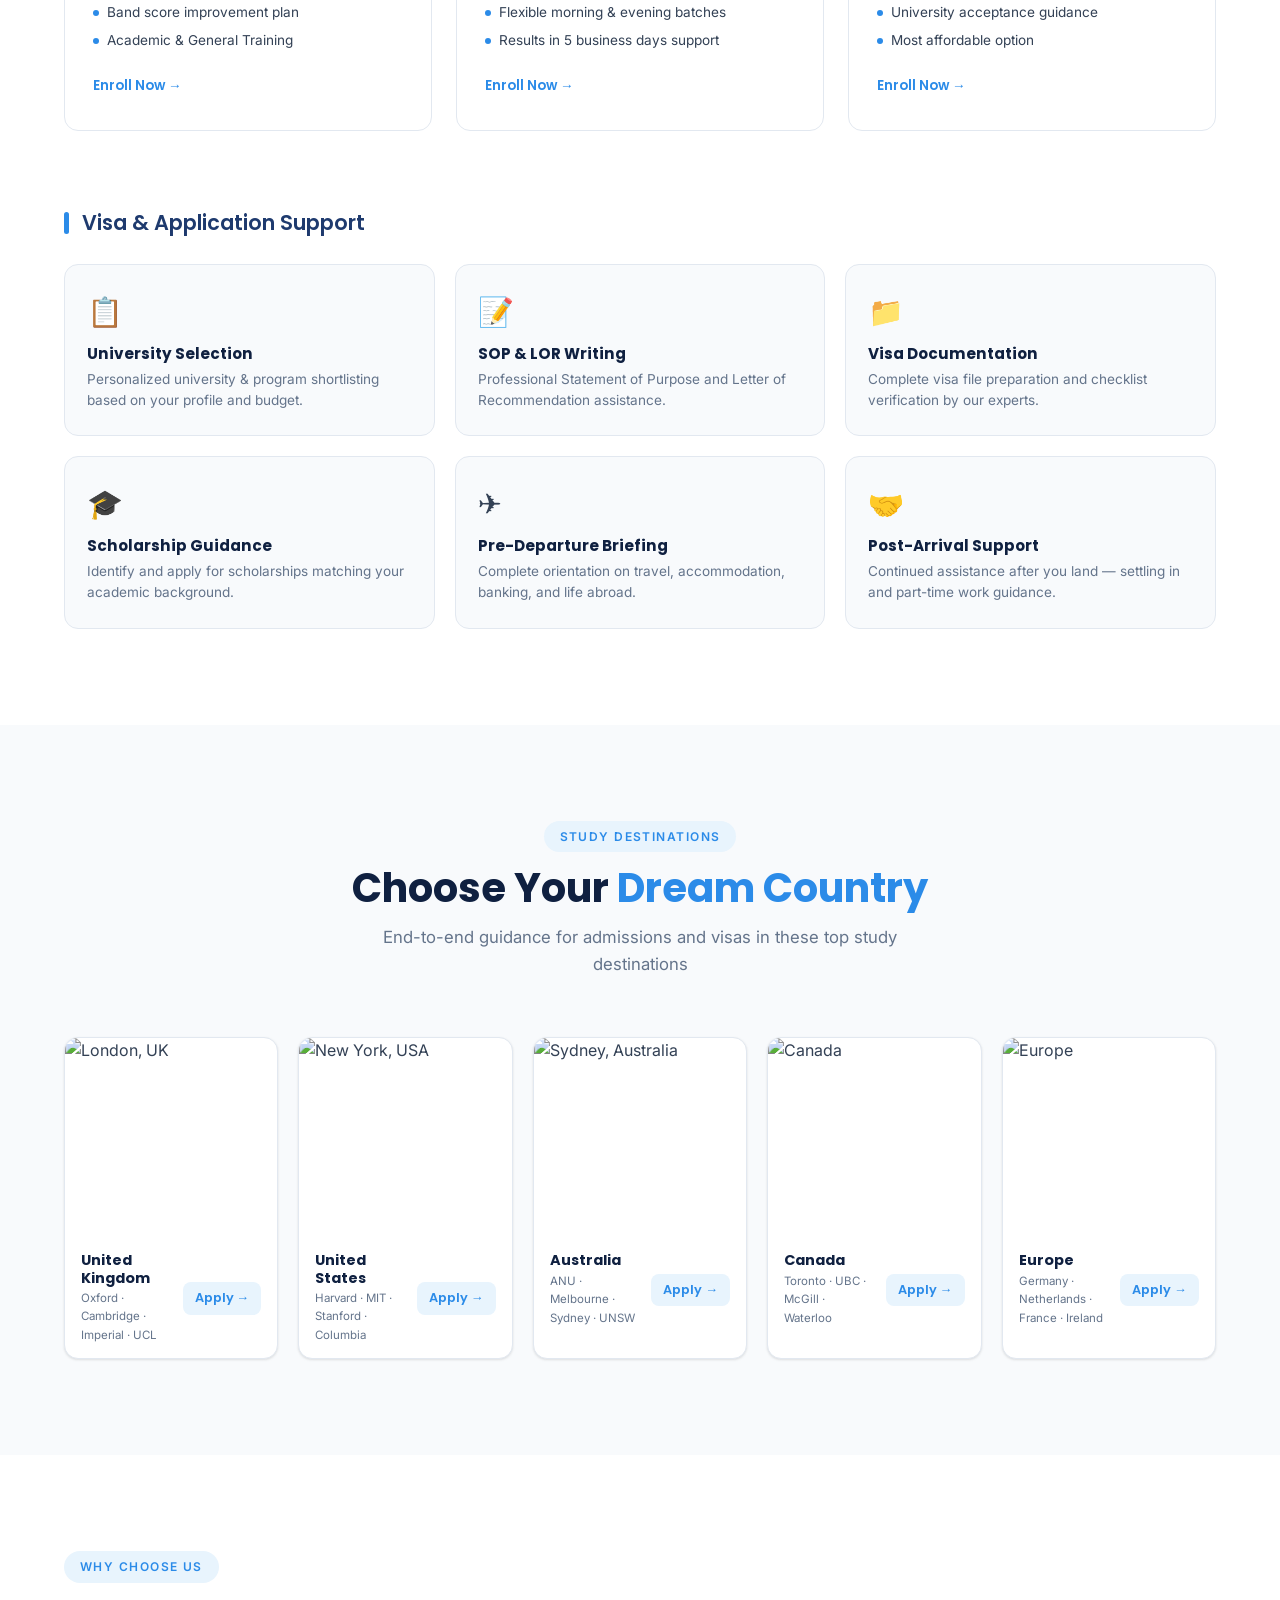
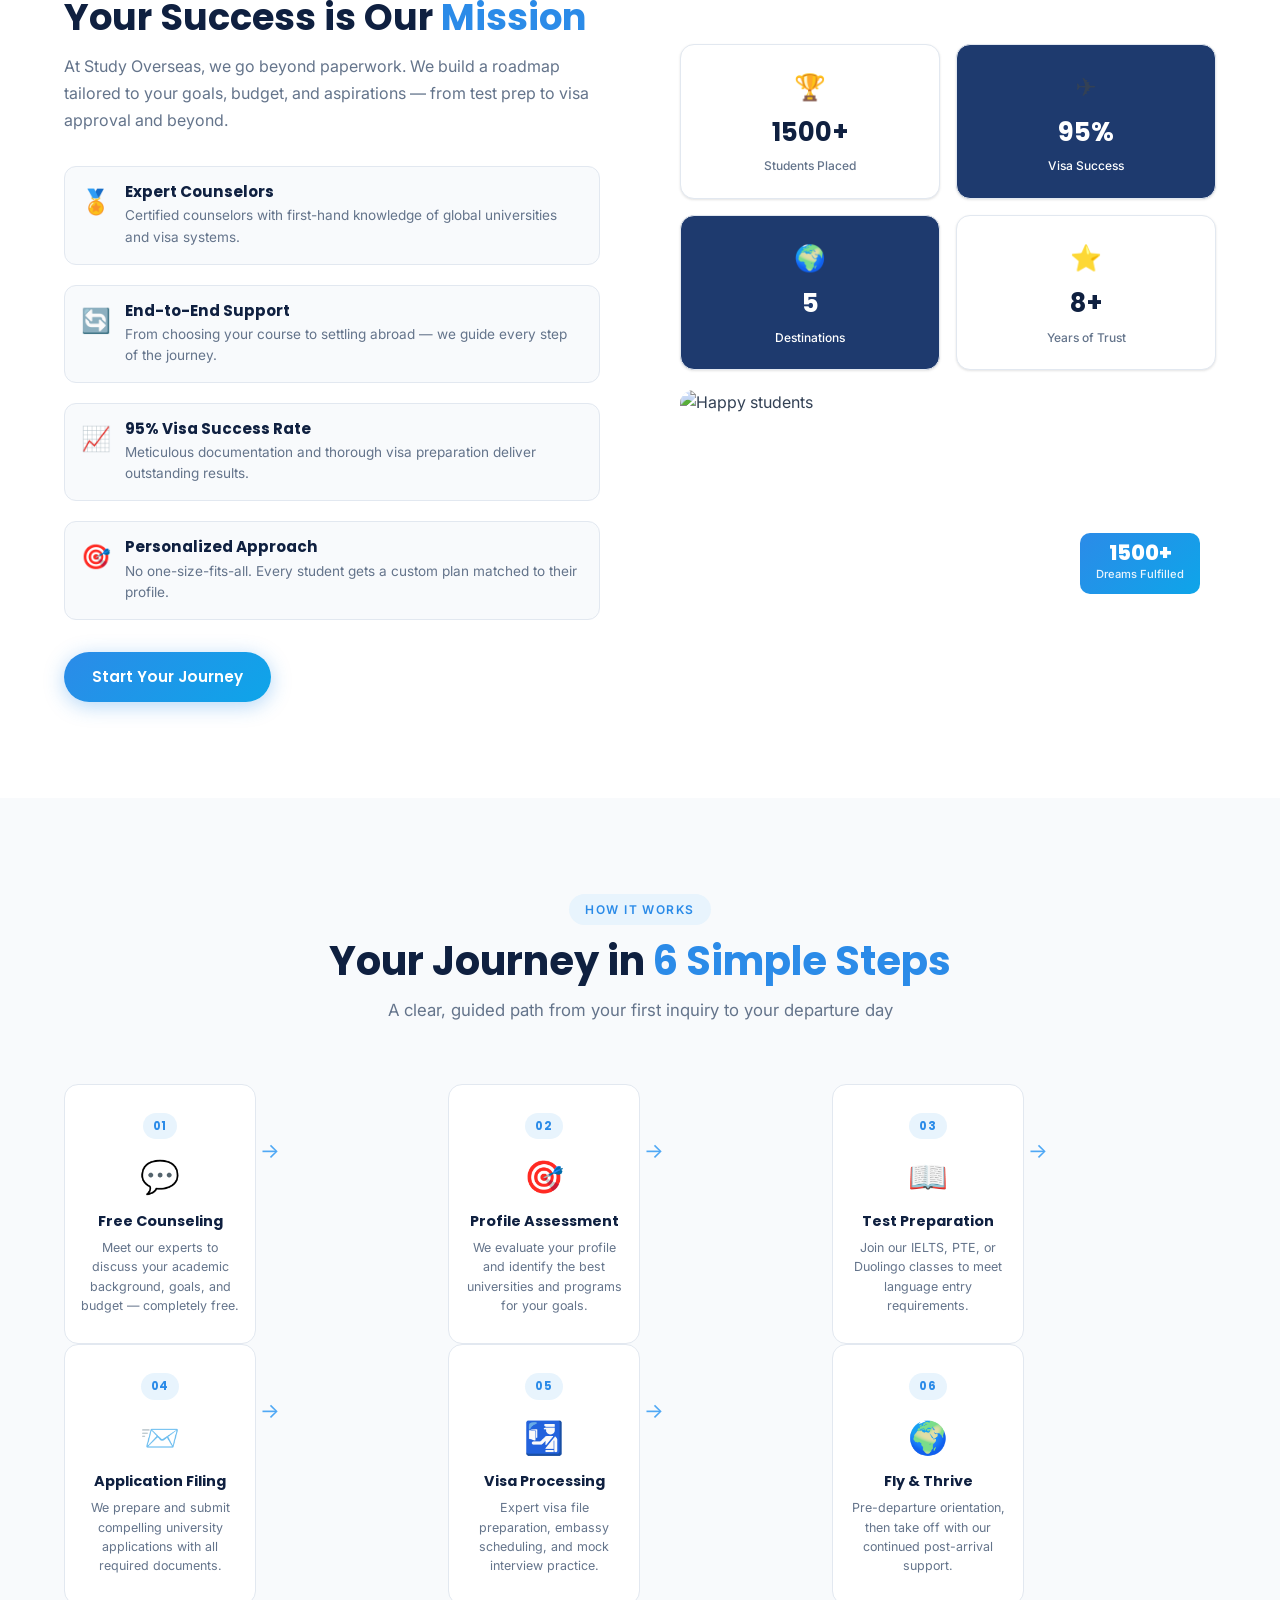
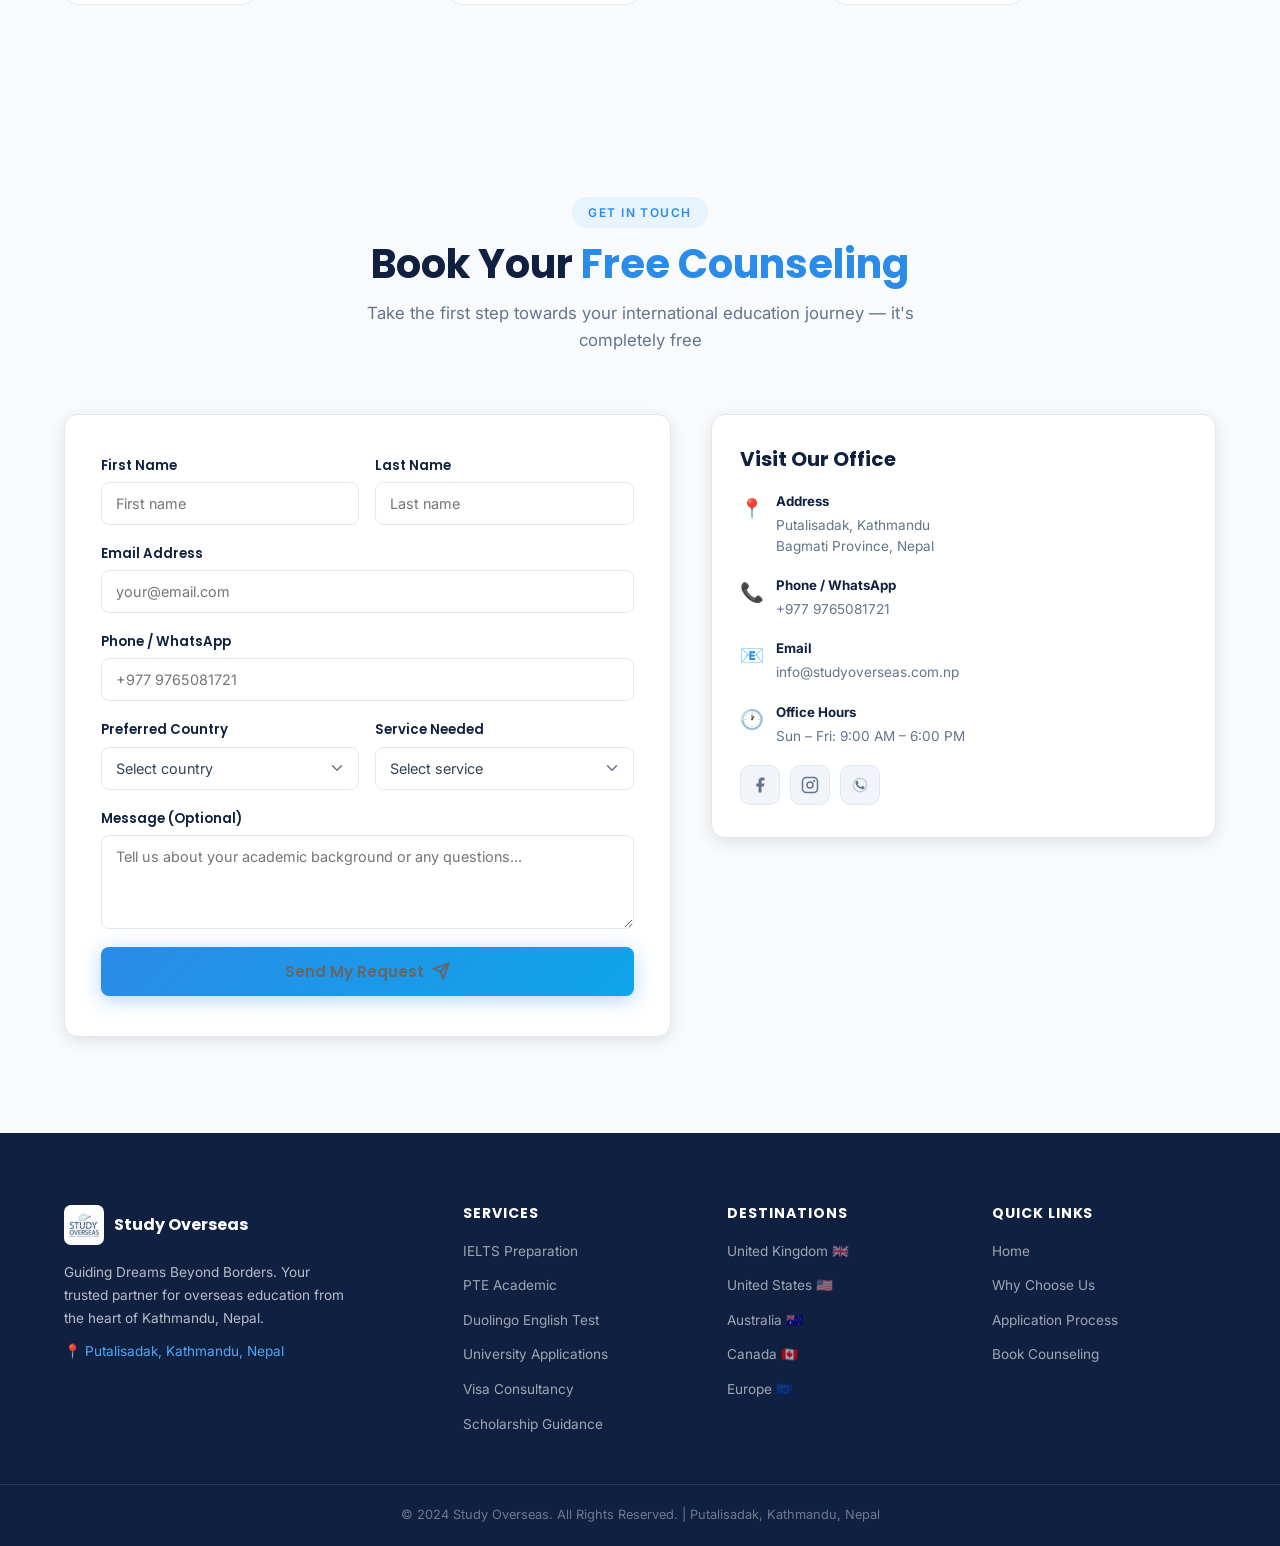
==== commit 8398842e: "initial" ====
--- a/index.html
+++ b/index.html
@@ -120,6 +120,12 @@
         border-radius: 3px;
       }
 
+      button:disabled {
+        background-color: #cccccc;
+        color: #666666;
+        cursor: not-allowed; /* Shows a 'no entry' cursor */
+      }
+
       /* ============================================================ BUTTONS */
       .btn {
         display: inline-flex;
@@ -1331,7 +1337,6 @@
     </style>
 </head>
   <body>
-
     <!-- NAVBAR -->
     <nav class="navbar" id="navbar">
       <div class="nav-container">
@@ -1980,7 +1985,7 @@
               </div>
               <div class="ci-item">
                 <div class="ci-icon">📧</div>
-                <div><strong>Email</strong><p>info@studyoverseas.edu.np</p></div>
+                <div><strong>Email</strong><p>info@studyoverseas.com.np</p></div>
               </div>
               <div class="ci-item">
                 <div class="ci-icon">🕐</div>
@@ -2102,7 +2107,7 @@
         });
       });
 
-      // ---- Active nav link on scroll ------------------------------
+      // ---- Form Button Disabled ------------------------------
       document.getElementById("msgButton").disabled = true;
 
       // ---- Active nav link on scroll ------------------------------
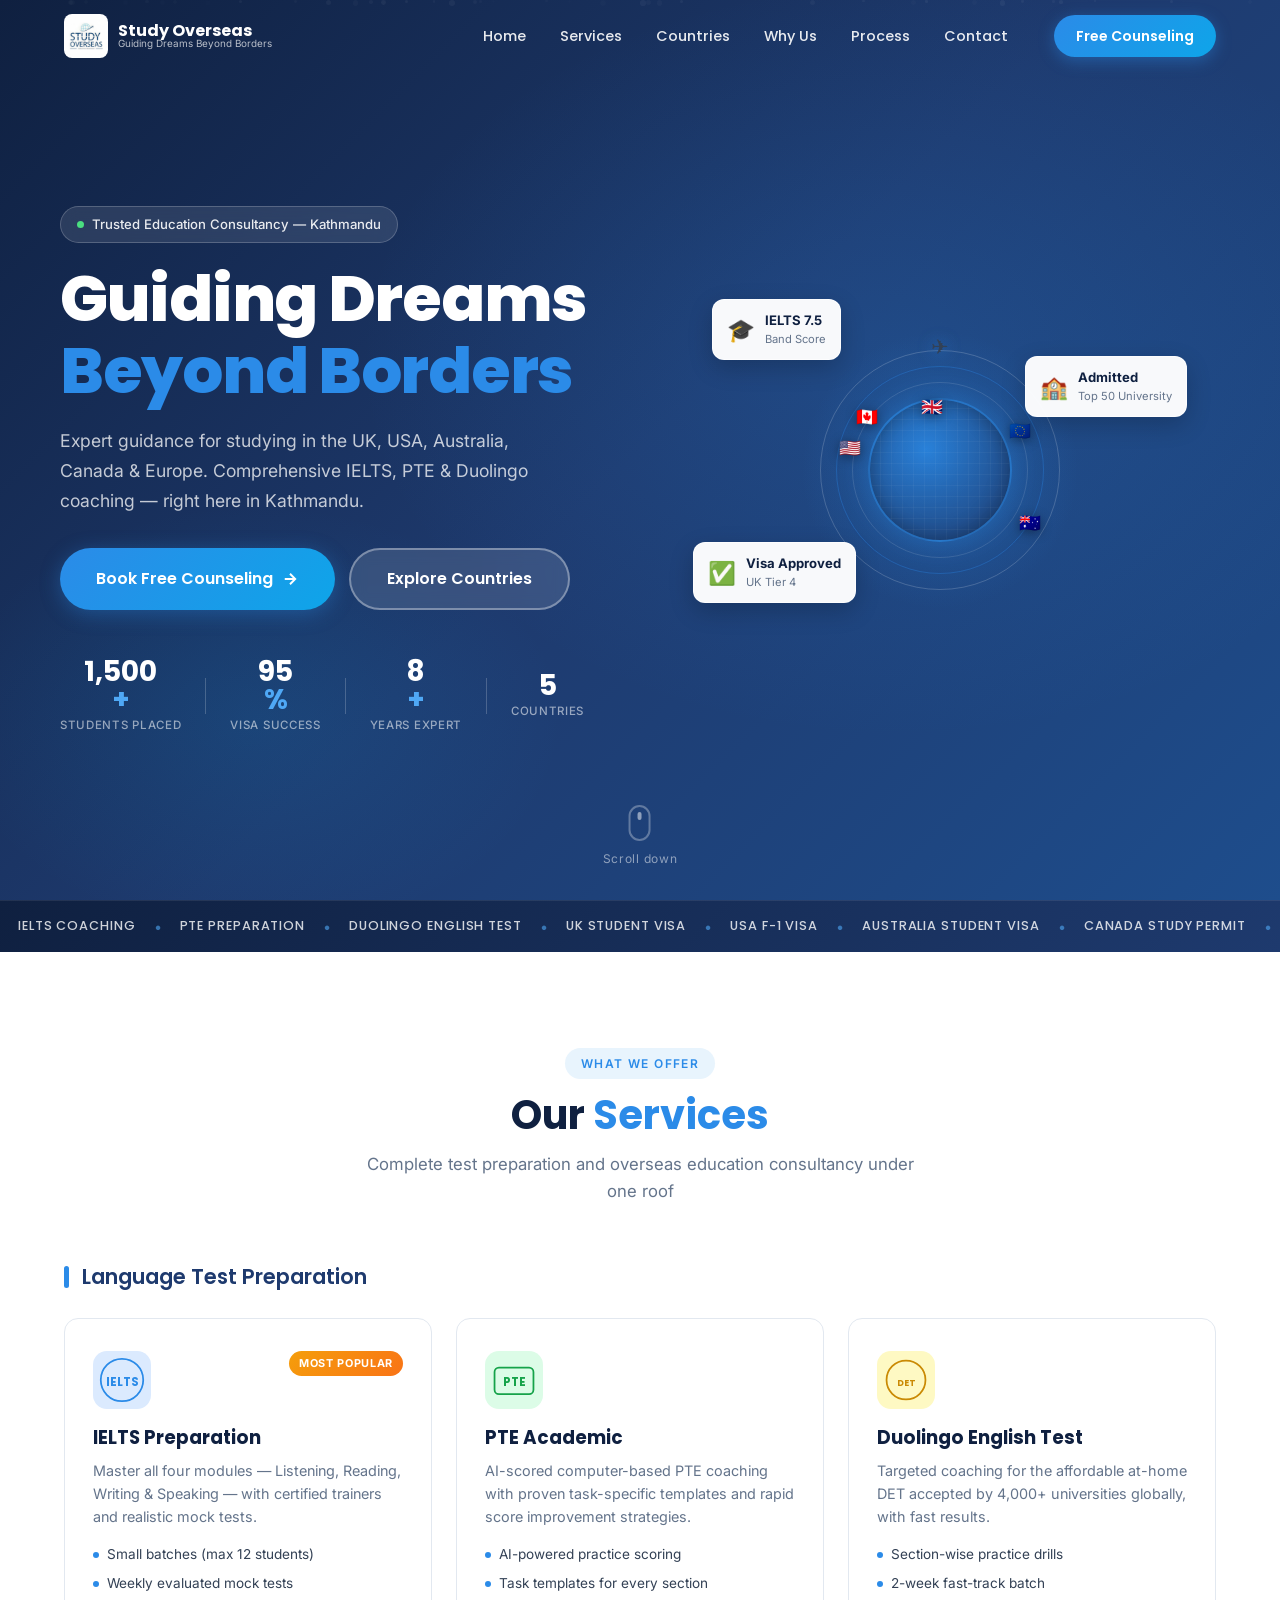
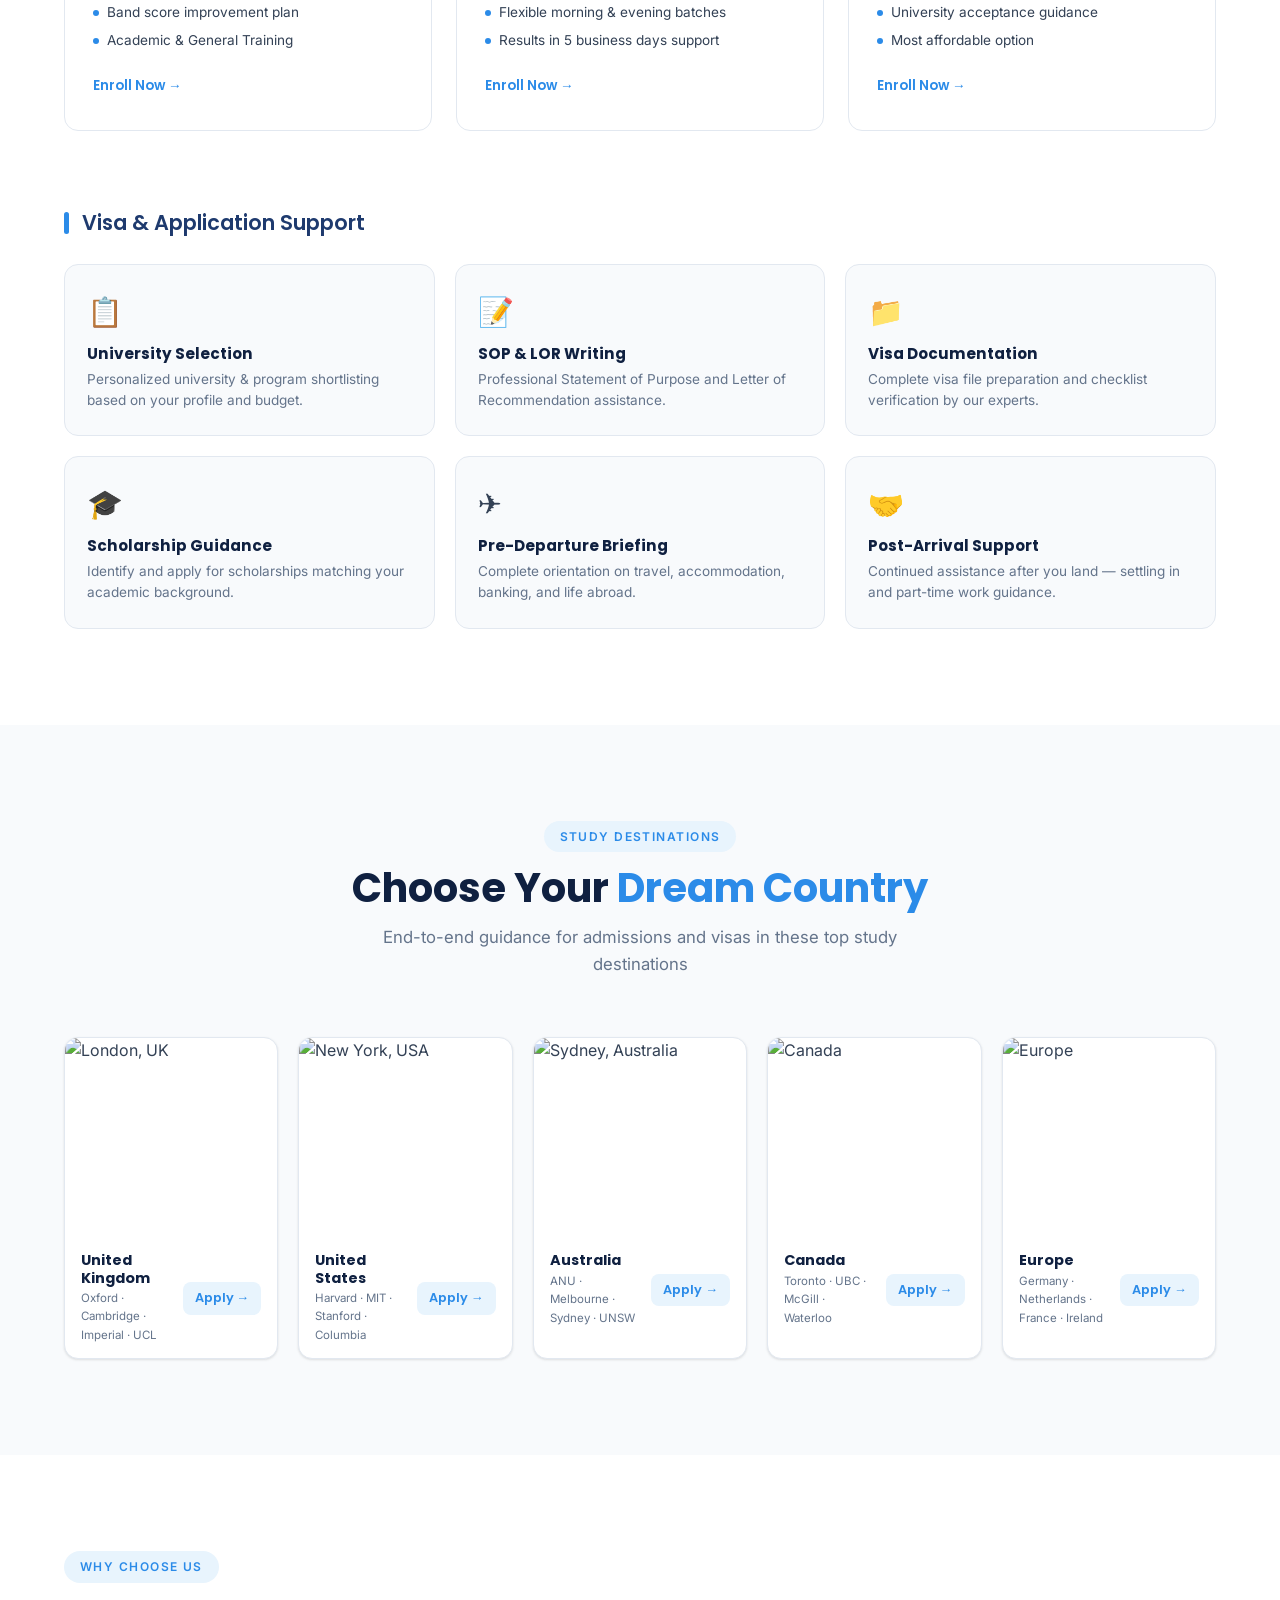
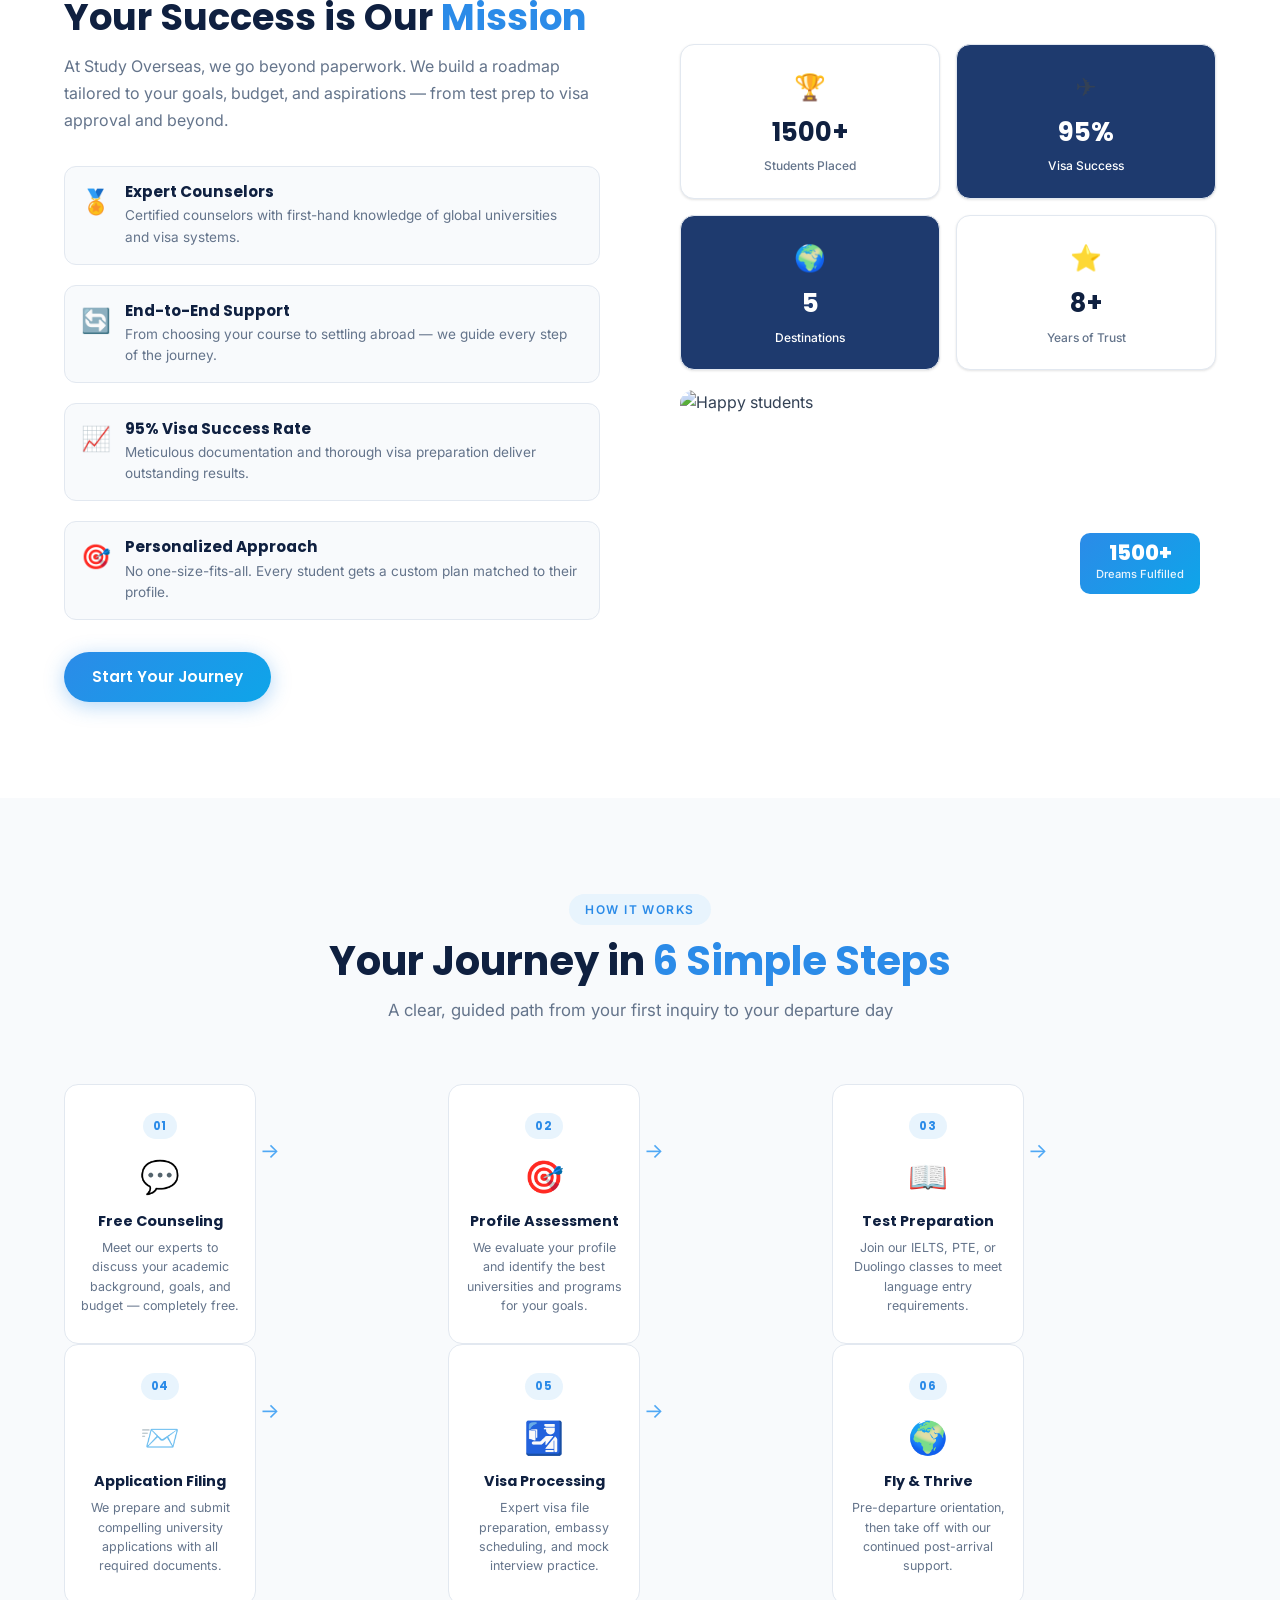
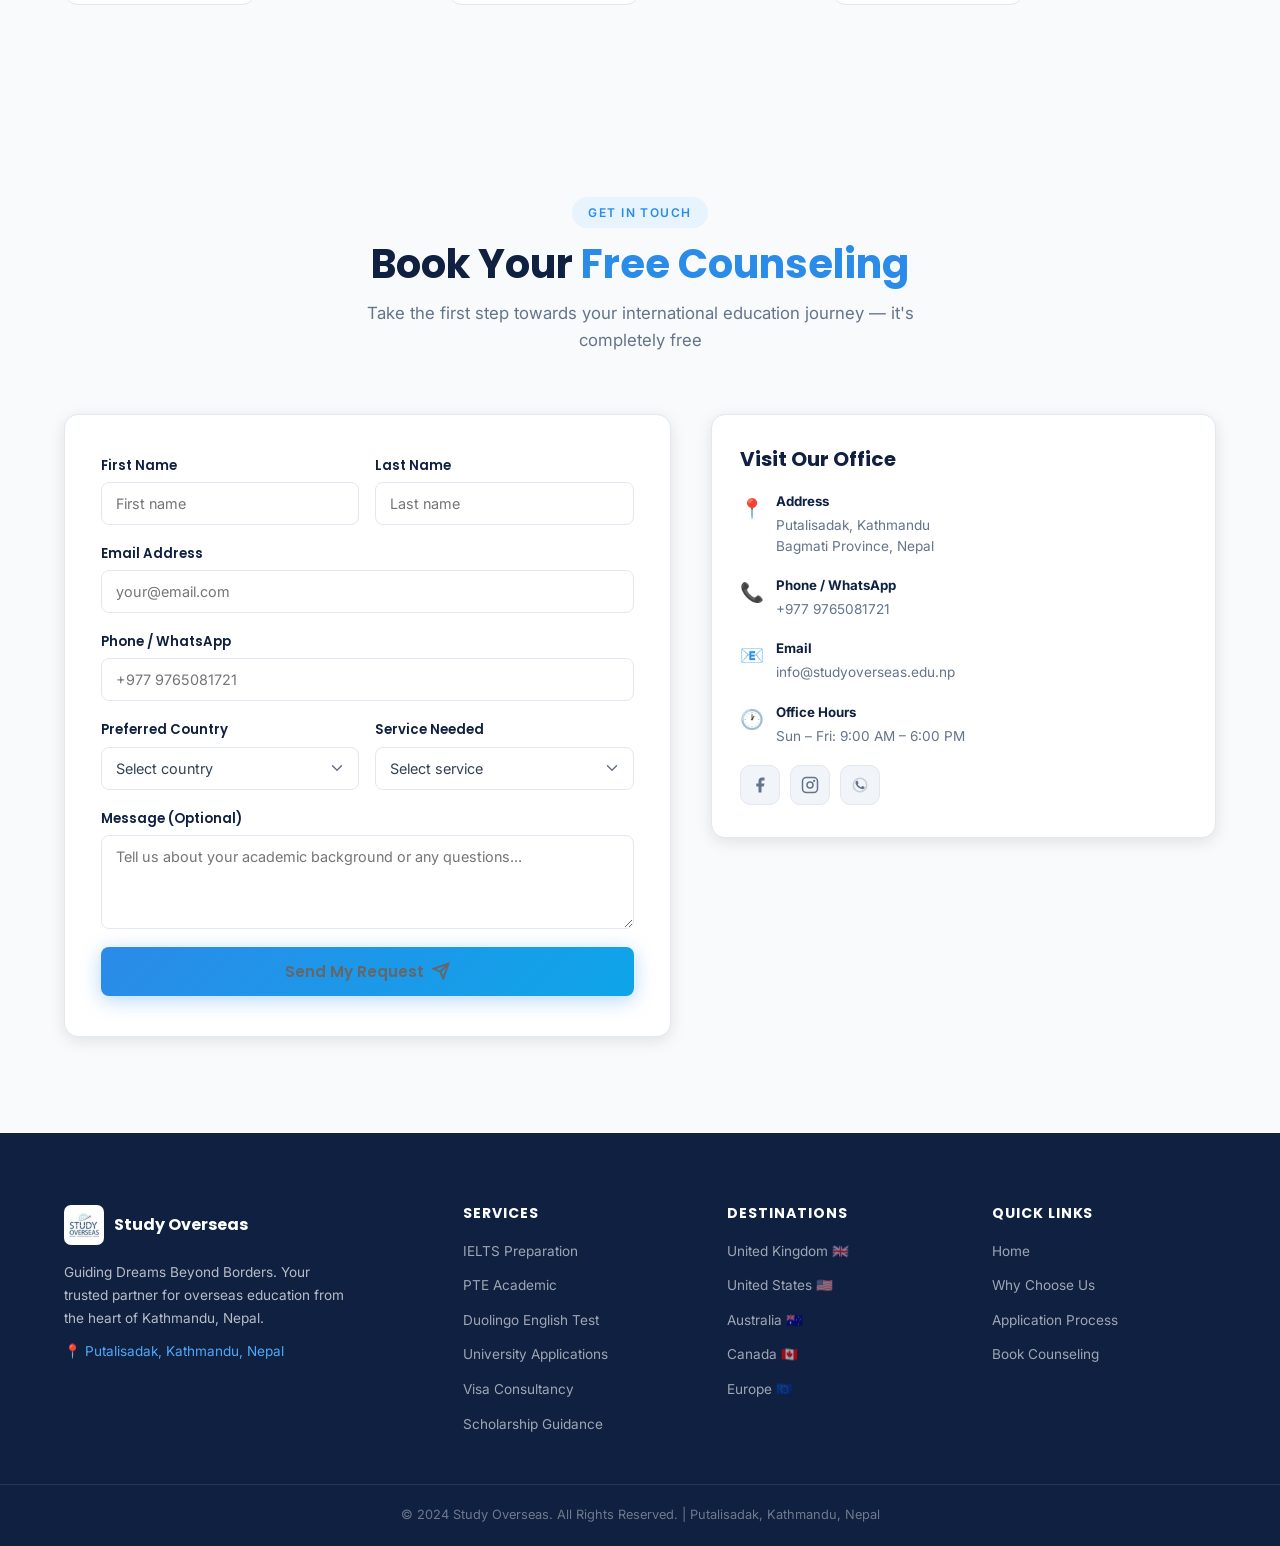
==== commit c9030cf5: "email-correction" ====
--- a/index.html
+++ b/index.html
@@ -1985,7 +1985,7 @@
               </div>
               <div class="ci-item">
                 <div class="ci-icon">📧</div>
-                <div><strong>Email</strong><p>info@studyoverseas.com.np</p></div>
+                <div><strong>Email</strong><p>info@studyoverseas.edu.np</p></div>
               </div>
               <div class="ci-item">
                 <div class="ci-icon">🕐</div>
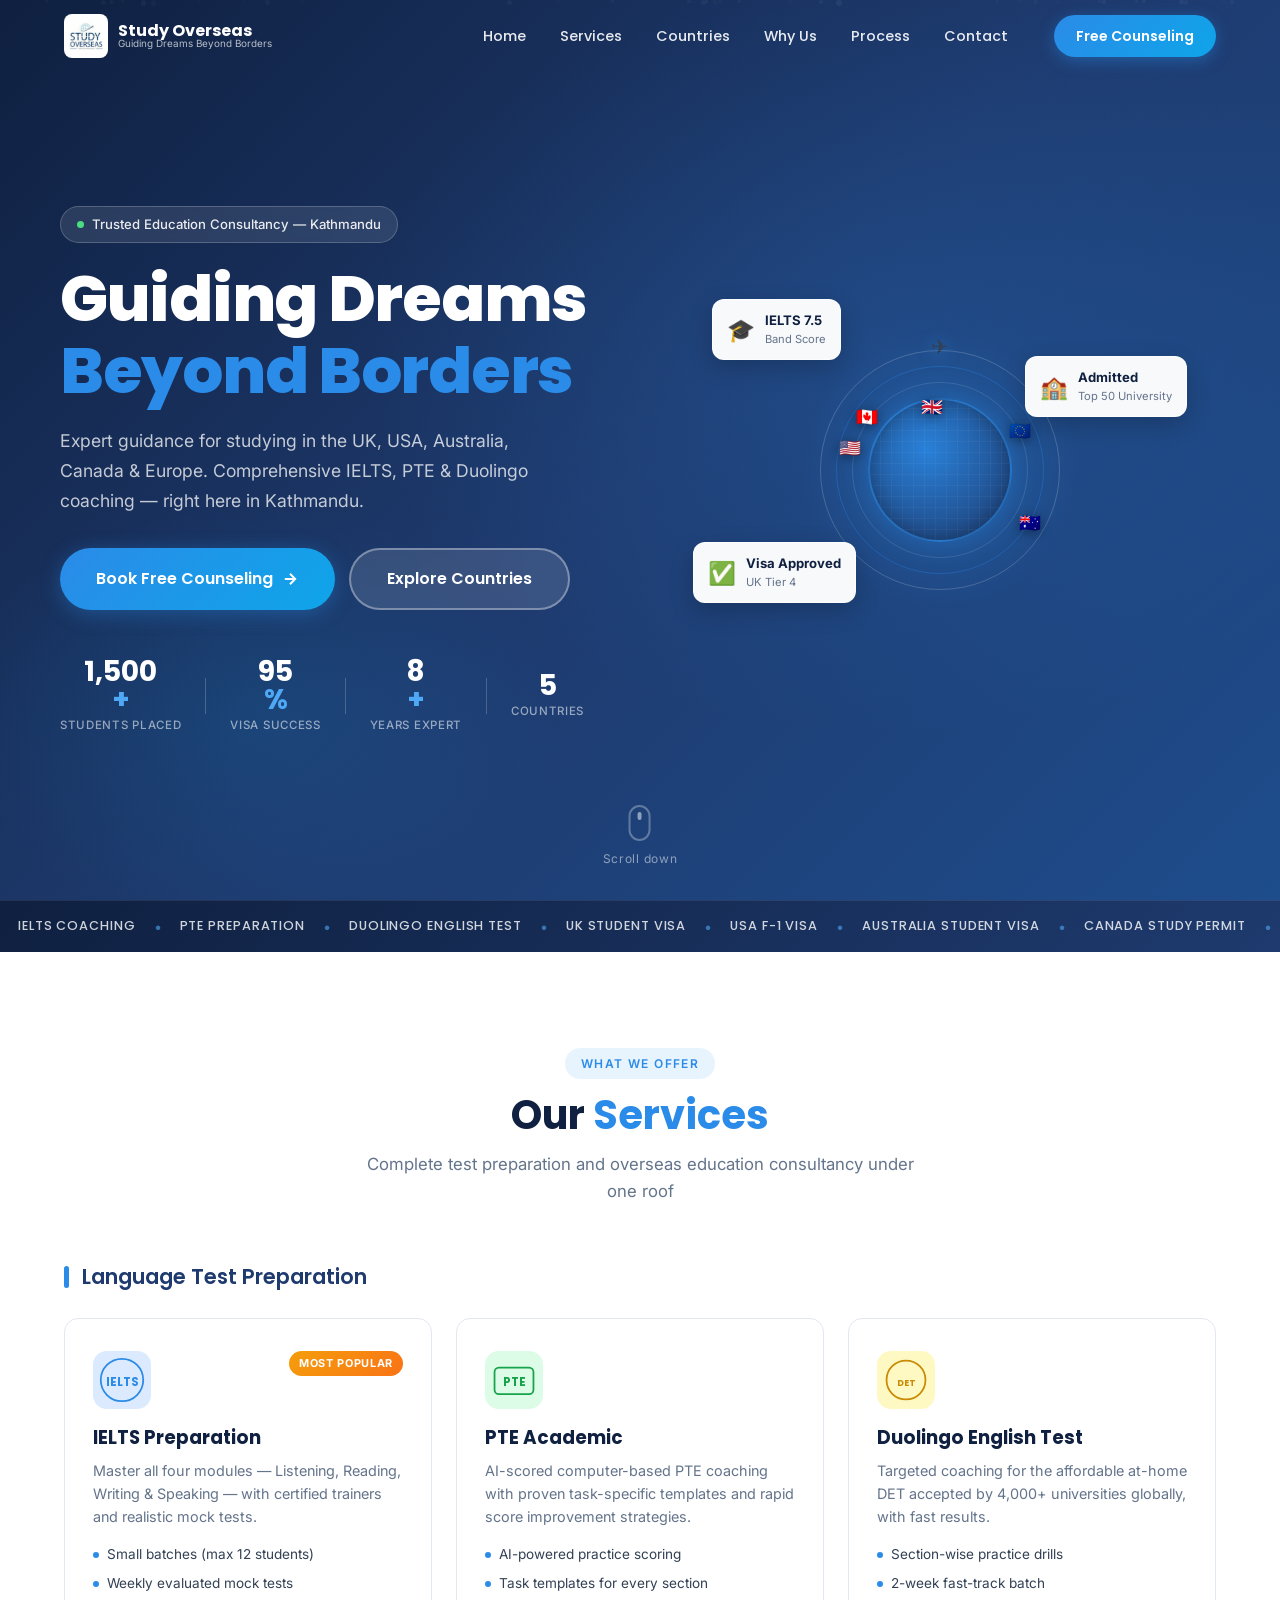
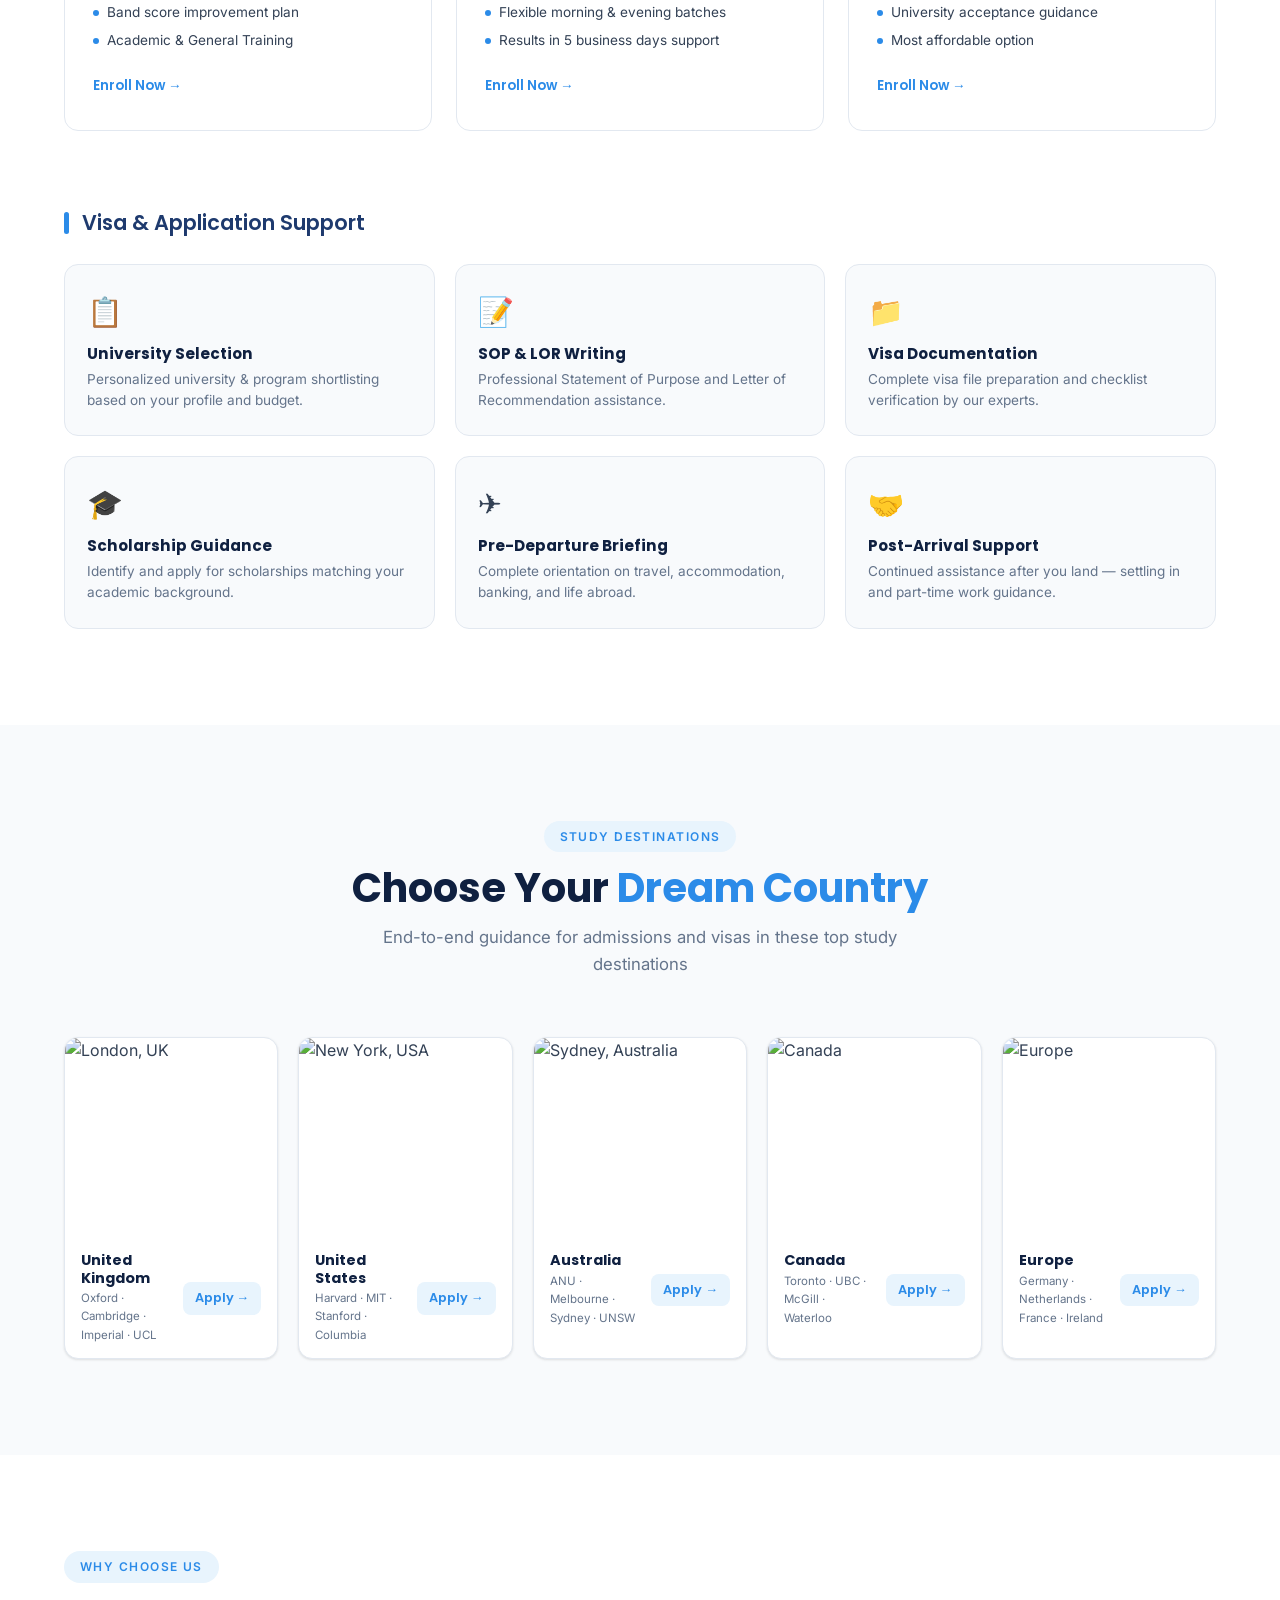
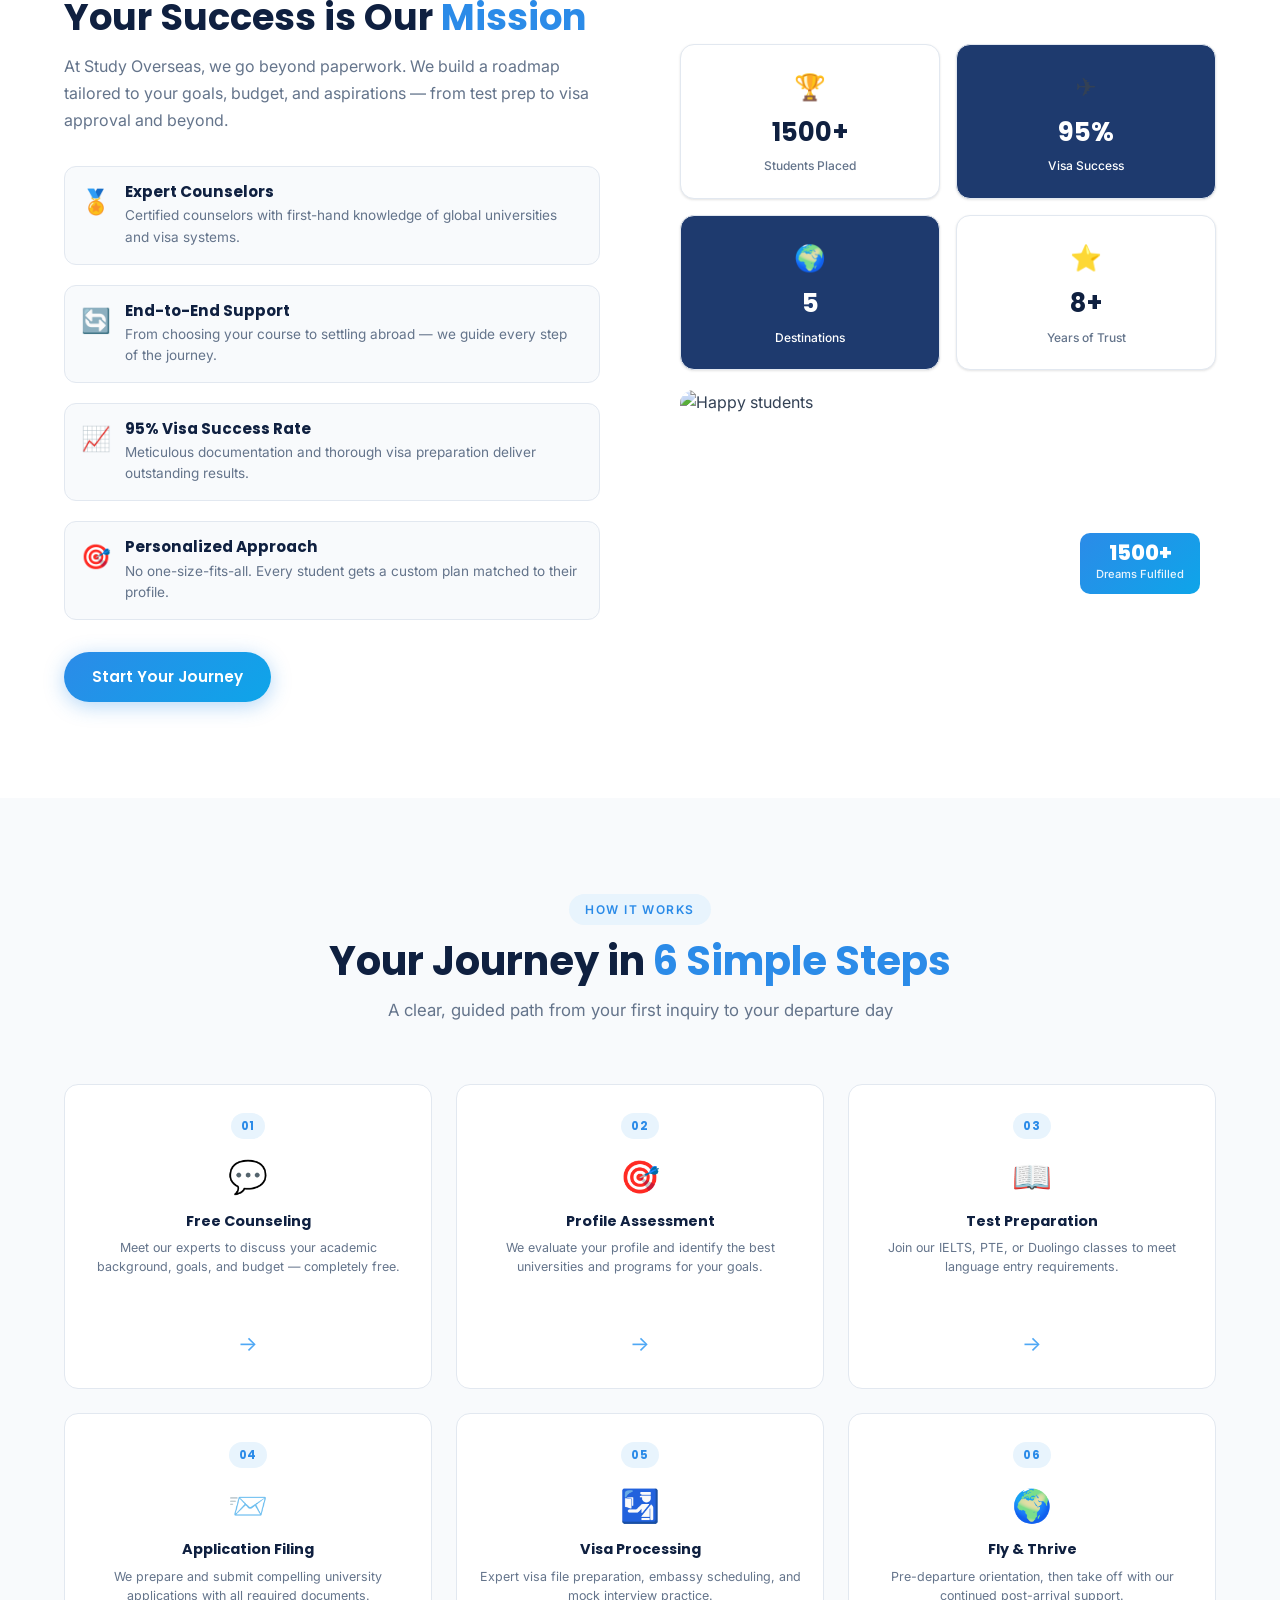
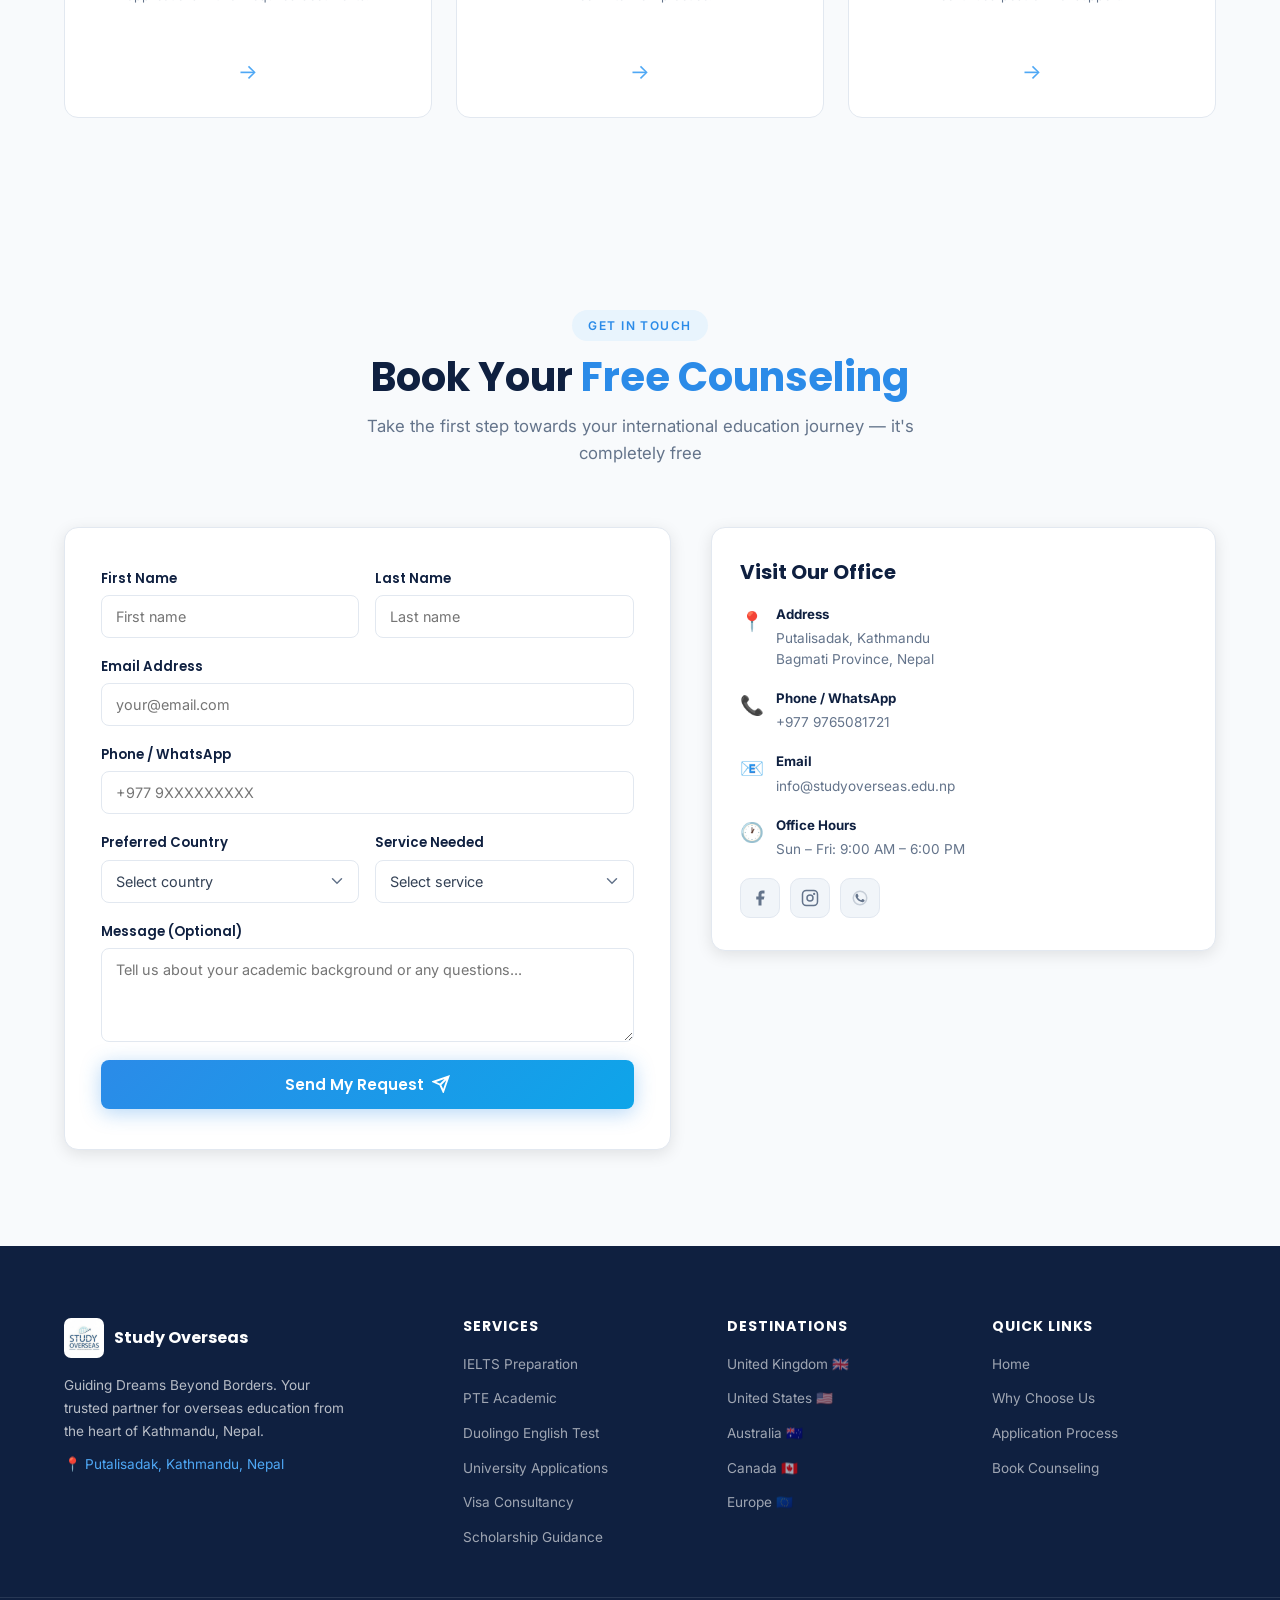
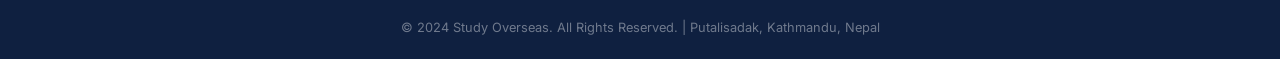
==== commit 5a58df10: "contact-form" ====
--- a/index.html
+++ b/index.html
@@ -948,9 +948,9 @@
       .process-section { background: var(--gray-50); }
       .process-steps {
         display: grid;
-        grid-template-columns: repeat(6, 1fr);
+        grid-template-columns: repeat(3, 1fr);
         align-items: start;
-        gap: 0;
+        gap: 24px;
       }
       .ps-step {
         display: flex;
@@ -1297,7 +1297,7 @@
         .hero-subtitle { margin: 0 auto 32px; }
         .fc1, .fc2, .fc3 { display: none; }
         .country-grid { grid-template-columns: repeat(3, 1fr); }
-        .process-steps { grid-template-columns: repeat(3, 1fr); gap: 16px; }
+        .process-steps { grid-template-columns: repeat(2, 1fr); gap: 16px; }
         .ps-arrow { display: none; }
         .footer-grid { grid-template-columns: 1fr 1fr; gap: 32px; }
         .why-layout { grid-template-columns: 1fr; gap: 48px; }
@@ -1327,7 +1327,7 @@
         .hero-actions { flex-direction: column; align-items: center; }
         .country-grid { grid-template-columns: 1fr; }
         .visa-grid { grid-template-columns: 1fr; }
-        .process-steps { grid-template-columns: 1fr 1fr; }
+        .process-steps { grid-template-columns: repeat(1, 1fr); }
         .footer-grid { grid-template-columns: 1fr; }
         .contact-form-wrap { padding: 24px 18px; }
         .ci-card { padding: 22px 18px; }
@@ -1799,41 +1799,42 @@
             <div class="ps-icon">💬</div>
             <h5>Free Counseling</h5>
             <p>Meet our experts to discuss your academic background, goals, and budget — completely free.</p>
-          </div>
-          <div class="ps-arrow">→</div>
+            <div class="ps-arrow">→</div>
+          </div>
           <div class="ps-step reveal-up" style="--d:0.1s">
             <div class="ps-num">02</div>
             <div class="ps-icon">🎯</div>
             <h5>Profile Assessment</h5>
             <p>We evaluate your profile and identify the best universities and programs for your goals.</p>
-          </div>
-          <div class="ps-arrow">→</div>
+            <div class="ps-arrow">→</div>
+          </div>
           <div class="ps-step reveal-up" style="--d:0.2s">
             <div class="ps-num">03</div>
             <div class="ps-icon">📖</div>
             <h5>Test Preparation</h5>
             <p>Join our IELTS, PTE, or Duolingo classes to meet language entry requirements.</p>
-          </div>
-          <div class="ps-arrow">→</div>
+            <div class="ps-arrow">→</div>
+          </div>
           <div class="ps-step reveal-up" style="--d:0.3s">
             <div class="ps-num">04</div>
             <div class="ps-icon">📨</div>
             <h5>Application Filing</h5>
             <p>We prepare and submit compelling university applications with all required documents.</p>
-          </div>
-          <div class="ps-arrow">→</div>
+            <div class="ps-arrow">→</div>
+          </div>
           <div class="ps-step reveal-up" style="--d:0.4s">
             <div class="ps-num">05</div>
             <div class="ps-icon">🛂</div>
             <h5>Visa Processing</h5>
             <p>Expert visa file preparation, embassy scheduling, and mock interview practice.</p>
-          </div>
-          <div class="ps-arrow">→</div>
+            <div class="ps-arrow">→</div>
+          </div>
           <div class="ps-step reveal-up" style="--d:0.5s">
             <div class="ps-num">06</div>
             <div class="ps-icon">🌍</div>
             <h5>Fly &amp; Thrive</h5>
             <p>Pre-departure orientation, then take off with our continued post-arrival support.</p>
+            <div class="ps-arrow">→</div>
           </div>
         </div>
       </div>
@@ -1916,29 +1917,29 @@
         </div>
         <div class="contact-layout">
           <div class="contact-form-wrap reveal-up">
-            <form id="contactForm" novalidate>
+            <form id="contactForm" action="https://docs.google.com/forms/u/0/d/e/1FAIpQLSdBXbMophNotSQCaA8B6IxKPpP-jvBo3KZ-ccGSbNF0vnODcw/formResponse" method="post">
               <div class="cf-row">
                 <div class="cf-group">
                   <label for="cfFname">First Name</label>
-                  <input type="text" id="cfFname" placeholder="First name" required />
+                  <input type="text" id="cfFname" placeholder="First name" name="entry.243739278" required />
                 </div>
                 <div class="cf-group">
                   <label for="cfLname">Last Name</label>
-                  <input type="text" id="cfLname" placeholder="Last name" required />
+                  <input type="text" id="cfLname" placeholder="Last name" name="entry.1898945488" required />
                 </div>
               </div>
               <div class="cf-group">
                 <label for="cfEmail">Email Address</label>
-                <input type="email" id="cfEmail" placeholder="your@email.com" required />
+                <input type="email" id="cfEmail" placeholder="your@email.com" name="entry.1891435341" required />
               </div>
               <div class="cf-group">
                 <label for="cfPhone">Phone / WhatsApp</label>
-                <input type="tel" id="cfPhone" placeholder="+977 9765081721" required />
+                <input type="tel" id="cfPhone" placeholder="+977 9XXXXXXXXX" name="entry.2138685335" required />
               </div>
               <div class="cf-row">
                 <div class="cf-group">
                   <label for="cfCountry">Preferred Country</label>
-                  <select id="cfCountry">
+                  <select id="cfCountry" name="entry.1461539801">
                     <option value="">Select country</option>
                     <option>United Kingdom</option>
                     <option>United States</option>
@@ -1949,7 +1950,7 @@
                 </div>
                 <div class="cf-group">
                   <label for="cfService">Service Needed</label>
-                  <select id="cfService">
+                  <select id="cfService" name="entry.675795091">
                     <option value="">Select service</option>
                     <option>IELTS Preparation</option>
                     <option>PTE Preparation</option>
@@ -1961,7 +1962,7 @@
               </div>
               <div class="cf-group">
                 <label for="cfMsg">Message (Optional)</label>
-                <textarea id="cfMsg" rows="4" placeholder="Tell us about your academic background or any questions..."></textarea>
+                <textarea id="cfMsg" rows="4" placeholder="Tell us about your academic background or any questions..." name="entry.870258933"></textarea>
               </div>
               <button id="msgButton" type="submit" class="btn btn-primary btn-full">
                 Send My Request
@@ -2089,6 +2090,12 @@
       window.addEventListener('scroll', handleNavScroll, { passive: true });
       handleNavScroll();
 
+      function handleSubmit(event) {
+        event.preventDefault();         
+        console.log("Form is being submitted!");        
+        document.getElementById("myForm").submit(); 
+      }
+
       // ---- Hamburger / mobile menu --------------------------------
       const hamburger = document.getElementById('hamburger');
       const mobileMenu = document.getElementById('mobileMenu');
@@ -2107,8 +2114,6 @@
         });
       });
 
-      // ---- Form Button Disabled ------------------------------
-      document.getElementById("msgButton").disabled = true;
 
       // ---- Active nav link on scroll ------------------------------
       const sections = document.querySelectorAll('section[id]');
@@ -2258,9 +2263,16 @@
       if (contactForm) {
         contactForm.addEventListener('submit', e => {
           e.preventDefault();
+          contactForm.submit();
           const btn = contactForm.querySelector('button[type="submit"]');
           btn.disabled = true;
           btn.innerHTML = '<span>Sending…</span>';
+          window.location.href = 'https://www.studyoverseas.edu.np';
+          fetch(contactForm.action, {
+            method: 'POST',
+            body: new FormData(contactForm),
+            mode: 'no-cors'
+          }).catch(error => console.error('Error:', error));
           setTimeout(() => {
             btn.innerHTML = 'Send My Request <svg viewBox="0 0 24 24" fill="none" stroke="currentColor" stroke-width="2.5"><path d="M22 2L11 13M22 2l-7 20-4-9-9-4 20-7z"/></svg>';
             btn.disabled = false;
